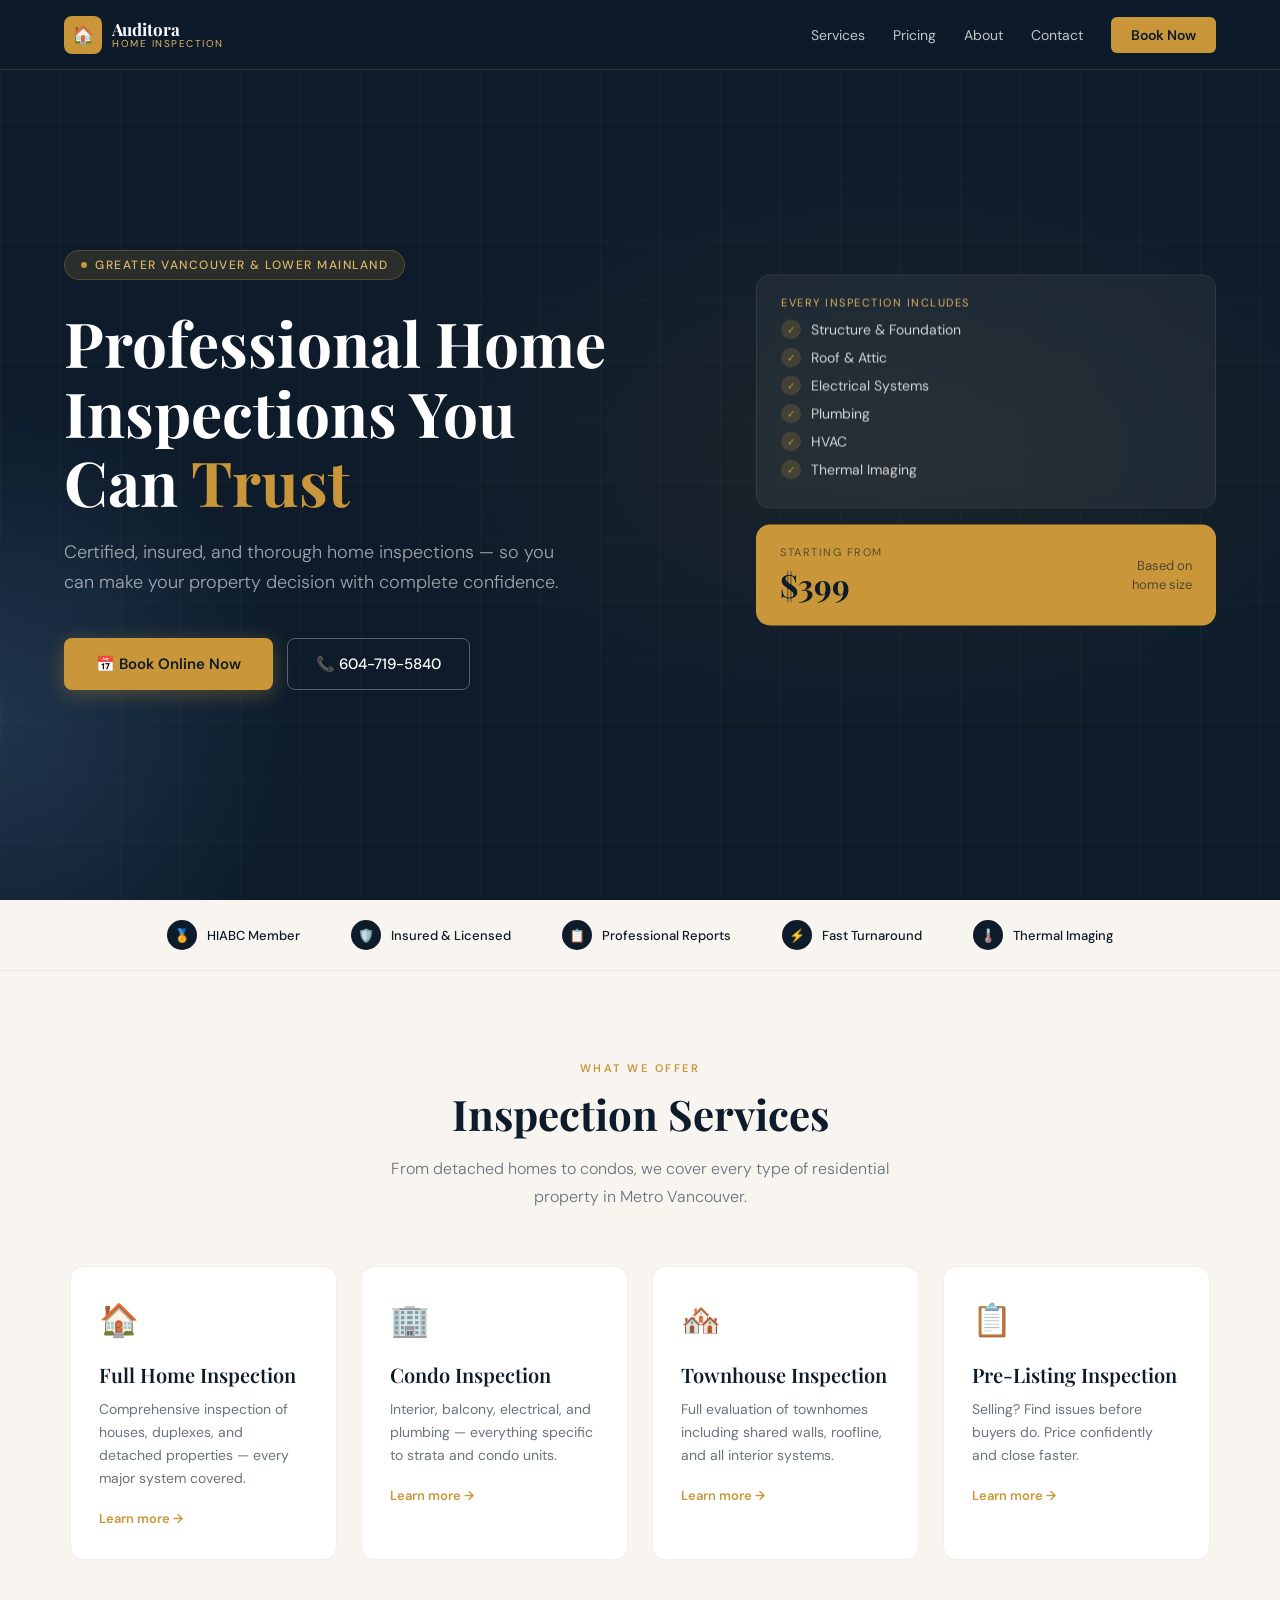
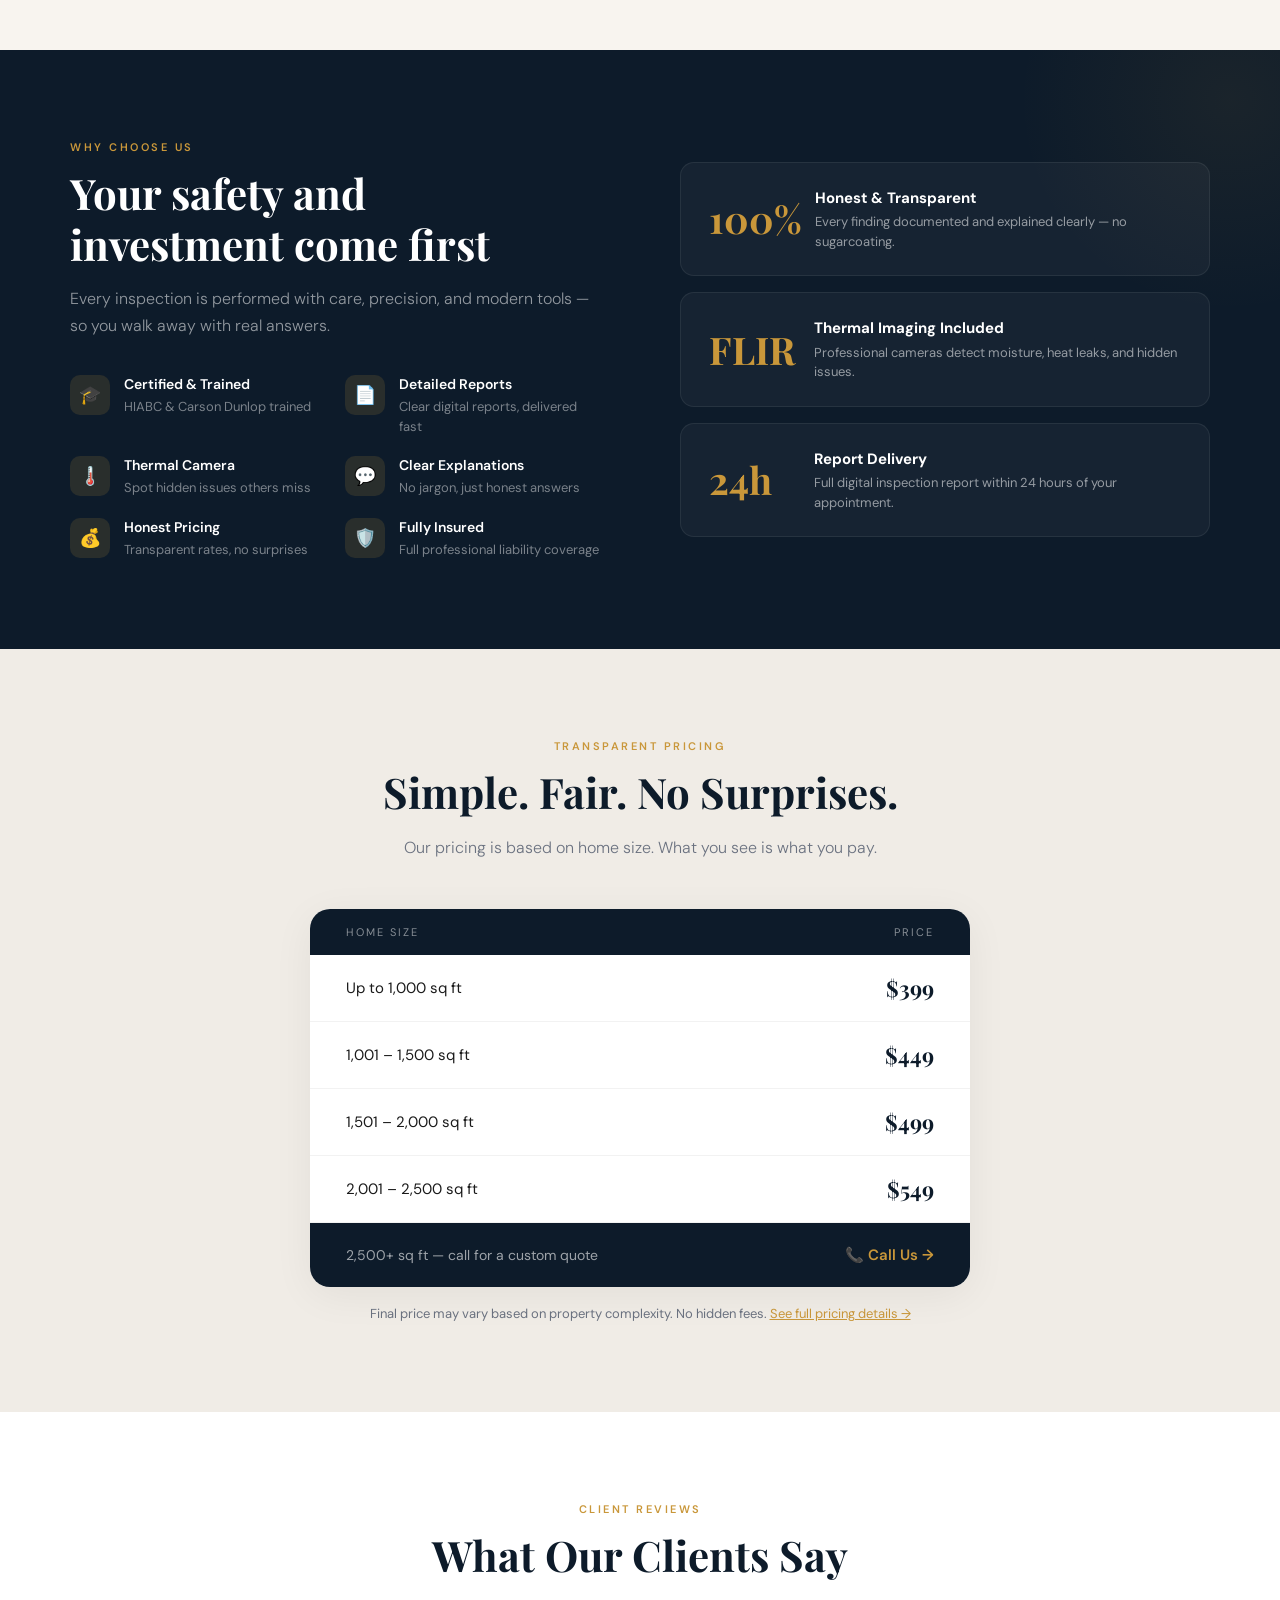
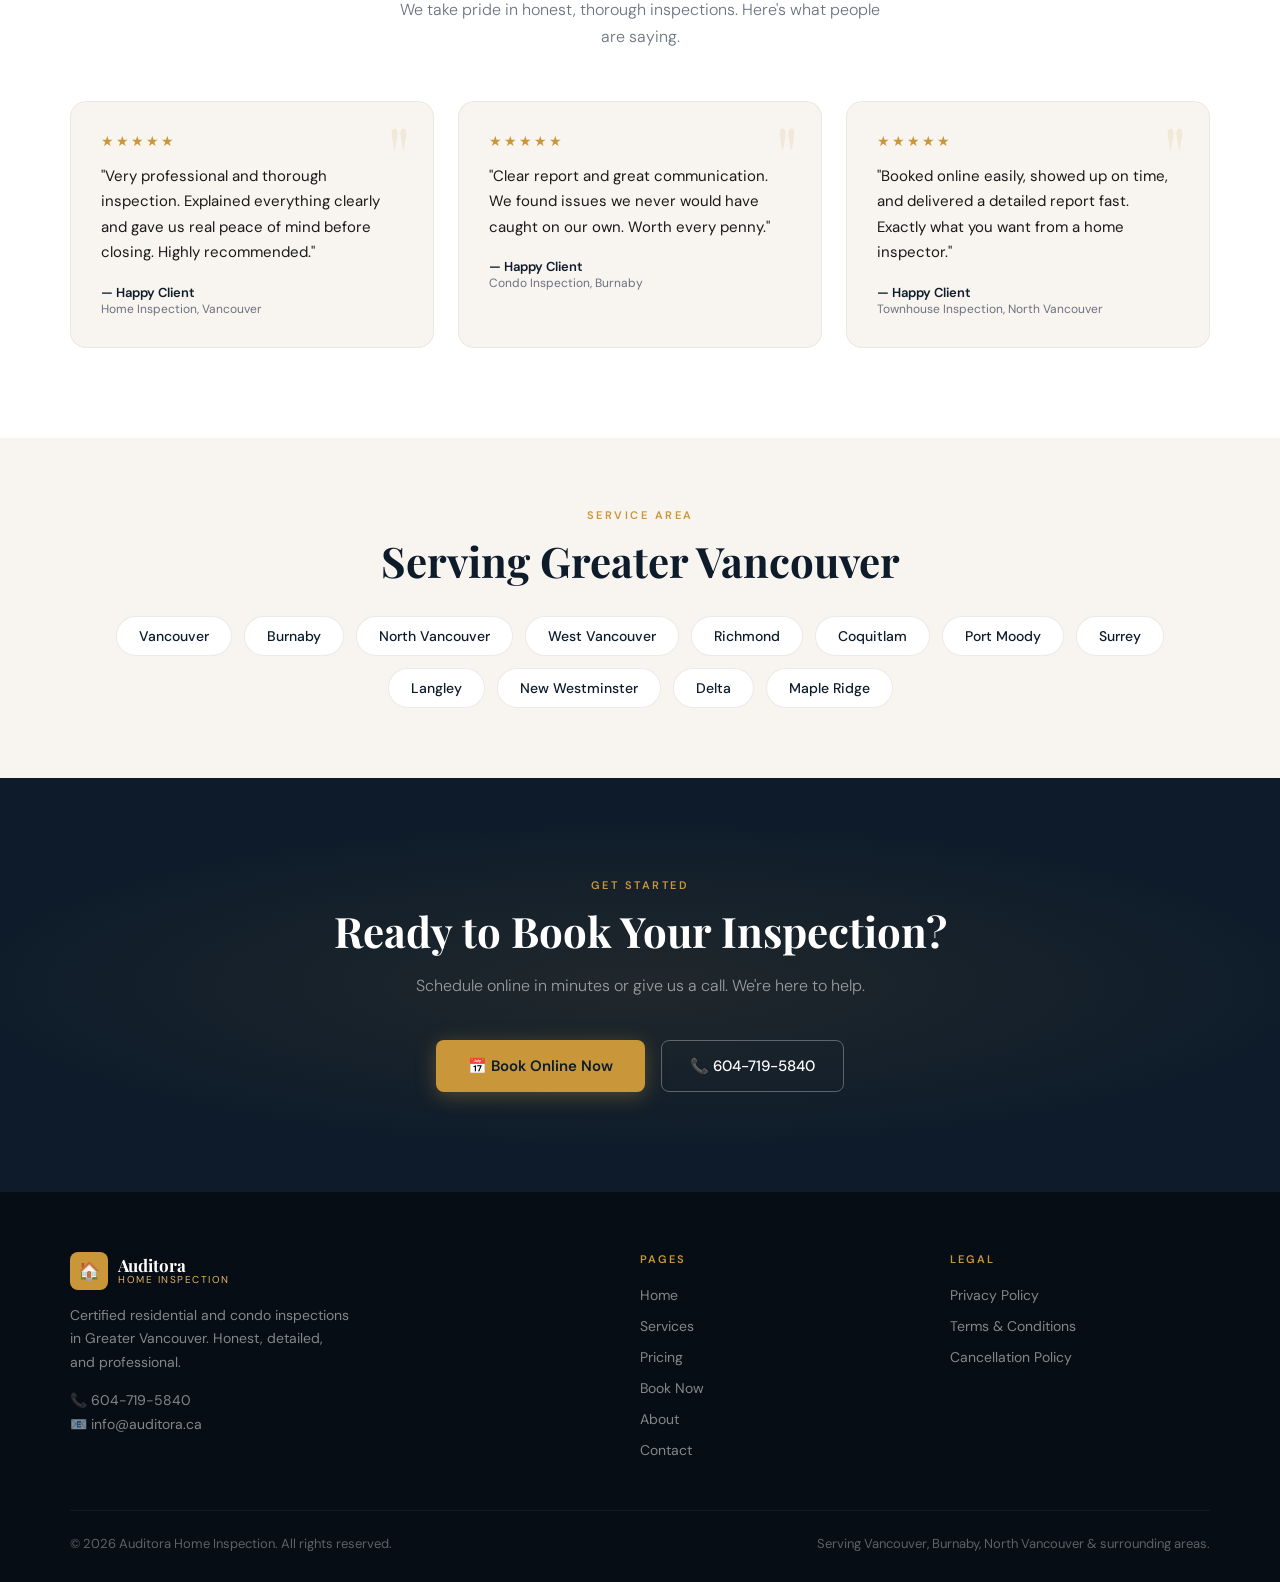
==== index.html @ 6a185579 "Initial commit via Netlify" ====
<!DOCTYPE html>
<html lang="en">
<head>
  <meta charset="UTF-8" />
  <meta name="viewport" content="width=device-width, initial-scale=1.0" />
  <title>Home Inspector in Vancouver | Auditora Home Inspection</title>
  <meta name="description" content="Certified, insured, and detailed home inspections in Greater Vancouver. Book online instantly. Starting from $399." />
  <link rel="canonical" href="https://auditora.ca/" />
  <meta property="og:type" content="website" />
  <meta property="og:url" content="https://auditora.ca/" />
  <meta property="og:title" content="Home Inspector in Vancouver | Auditora Home Inspection" />
  <meta property="og:description" content="Certified, insured, and detailed home inspections in Greater Vancouver. Book online instantly. Starting from $399." />
  <meta property="og:site_name" content="Auditora Home Inspection" />
  <link href="https://fonts.googleapis.com/css2?family=Playfair+Display:wght@400;600;700&family=DM+Sans:ital,wght@0,300;0,400;0,500;0,600;1,300&display=swap" rel="stylesheet" />
  <style>
    *, *::before, *::after { box-sizing: border-box; margin: 0; padding: 0; }
    :root {
      --navy:#0d1b2a; --navy-mid:#1a2e45; --navy-light:#243b55;
      --gold:#c9973a; --gold-light:#e0b565;
      --cream:#f8f4ef; --off-white:#f0ece6;
      --text:#1a1a1a; --muted:#6b7280; --white:#ffffff;
    }
    html { scroll-behavior: smooth; }
    body { font-family:'DM Sans',sans-serif; color:var(--text); background:var(--white); overflow-x:hidden; }

    /* NAV */
    nav { position:fixed; top:0; left:0; right:0; z-index:200; background:rgba(13,27,42,0.97); backdrop-filter:blur(12px); padding:0 5%; display:flex; align-items:center; justify-content:space-between; height:70px; border-bottom:1px solid rgba(201,151,58,0.2); }
    .nav-logo { display:flex; align-items:center; gap:10px; text-decoration:none; }
    .nav-logo-icon { width:38px; height:38px; background:var(--gold); border-radius:8px; display:flex; align-items:center; justify-content:center; font-size:18px; }
    .nav-logo-text { display:flex; flex-direction:column; line-height:1.1; }
    .nav-logo-text span:first-child { font-family:'Playfair Display',serif; font-size:17px; font-weight:700; color:var(--white); }
    .nav-logo-text span:last-child { font-size:10px; color:var(--gold-light); letter-spacing:1.5px; text-transform:uppercase; }
    .nav-links { display:flex; align-items:center; gap:28px; list-style:none; }
    .nav-links a { color:rgba(255,255,255,0.75); text-decoration:none; font-size:14px; font-weight:400; transition:color 0.2s; }
    .nav-links a:hover { color:var(--gold-light); }
    .nav-links a.active { color:var(--gold-light); }
    .btn-nav { background:var(--gold)!important; color:var(--navy)!important; padding:9px 20px; border-radius:6px; font-weight:600!important; transition:background 0.2s!important; }
    .btn-nav:hover { background:var(--gold-light)!important; }
    .hamburger { display:none; flex-direction:column; gap:5px; cursor:pointer; padding:5px; background:none; border:none; }
    .hamburger span { display:block; width:24px; height:2px; background:var(--white); border-radius:2px; transition:0.3s; }
    .mobile-menu { display:none; position:fixed; top:70px; left:0; right:0; background:var(--navy); z-index:199; padding:20px 5%; flex-direction:column; gap:0; border-bottom:1px solid rgba(201,151,58,0.2); }
    .mobile-menu.open { display:flex; }
    .mobile-menu a { color:rgba(255,255,255,0.8); text-decoration:none; font-size:16px; padding:14px 0; border-bottom:1px solid rgba(255,255,255,0.06); }
    .mobile-menu a:last-child { border-bottom:none; background:var(--gold); color:var(--navy); font-weight:600; text-align:center; border-radius:8px; margin-top:10px; padding:14px; }

    /* HERO */
    .hero { min-height:100vh; background:var(--navy); position:relative; overflow:hidden; display:flex; align-items:center; padding:100px 5% 60px; }
    .hero-bg { position:absolute; inset:0; background:radial-gradient(ellipse 60% 50% at 70% 50%, rgba(201,151,58,0.08) 0%, transparent 70%), radial-gradient(ellipse 40% 60% at 0% 80%, rgba(36,59,85,0.8) 0%, transparent 60%); }
    .hero-grid { position:absolute; inset:0; background-image:linear-gradient(rgba(201,151,58,0.04) 1px,transparent 1px),linear-gradient(90deg,rgba(201,151,58,0.04) 1px,transparent 1px); background-size:60px 60px; }
    .hero-content { position:relative; z-index:2; max-width:620px; animation:fadeUp 0.8s ease both; }
    .hero-badge { display:inline-flex; align-items:center; gap:8px; background:rgba(201,151,58,0.15); border:1px solid rgba(201,151,58,0.3); border-radius:100px; padding:6px 16px; font-size:12px; color:var(--gold-light); letter-spacing:1.5px; text-transform:uppercase; font-weight:500; margin-bottom:28px; }
    .hero-badge::before { content:''; width:6px; height:6px; background:var(--gold); border-radius:50%; }
    .hero h1 { font-family:'Playfair Display',serif; font-size:clamp(36px,5.5vw,62px); font-weight:700; color:var(--white); line-height:1.12; margin-bottom:22px; }
    .hero h1 em { font-style:normal; color:var(--gold); }
    .hero-sub { font-size:18px; color:rgba(255,255,255,0.6); line-height:1.65; margin-bottom:40px; max-width:500px; font-weight:300; }
    .hero-buttons { display:flex; gap:14px; flex-wrap:wrap; }
    .btn-primary { background:var(--gold); color:var(--navy); padding:16px 32px; border-radius:8px; font-weight:600; font-size:15px; text-decoration:none; display:inline-flex; align-items:center; gap:8px; transition:background 0.2s,transform 0.15s; box-shadow:0 4px 20px rgba(201,151,58,0.35); }
    .btn-primary:hover { background:var(--gold-light); transform:translateY(-1px); }
    .btn-outline { border:1.5px solid rgba(255,255,255,0.3); color:var(--white); padding:15px 28px; border-radius:8px; font-weight:500; font-size:15px; text-decoration:none; display:inline-flex; align-items:center; gap:8px; transition:border-color 0.2s,background 0.2s; }
    .btn-outline:hover { border-color:var(--gold); background:rgba(201,151,58,0.08); }
    .hero-visual { position:absolute; right:5%; top:50%; transform:translateY(-50%); width:36%; max-width:460px; animation:fadeIn 1s ease 0.3s both; display:flex; flex-direction:column; gap:16px; }
    .hero-card { background:rgba(255,255,255,0.05); border:1px solid rgba(255,255,255,0.08); border-radius:14px; padding:20px 24px; backdrop-filter:blur(8px); }
    .hero-card-label { font-size:11px; color:var(--gold-light); letter-spacing:1.5px; text-transform:uppercase; margin-bottom:10px; }
    .check-row { display:flex; align-items:center; gap:10px; color:rgba(255,255,255,0.8); font-size:14px; margin-bottom:8px; }
    .check-icon { width:20px; height:20px; background:rgba(201,151,58,0.2); border-radius:50%; display:flex; align-items:center; justify-content:center; font-size:10px; color:var(--gold); flex-shrink:0; }
    .hero-price-card { background:var(--gold); border-radius:14px; padding:20px 24px; display:flex; align-items:center; justify-content:space-between; }
    .price-card-left span:first-child { display:block; font-size:11px; color:rgba(13,27,42,0.6); letter-spacing:1.5px; text-transform:uppercase; margin-bottom:4px; }
    .price-card-left span:last-child { font-family:'Playfair Display',serif; font-size:32px; font-weight:700; color:var(--navy); }
    .price-card-right { font-size:13px; color:rgba(13,27,42,0.65); text-align:right; line-height:1.4; }

    /* TRUST BAR */
    .trust-bar { background:var(--cream); border-bottom:1px solid rgba(0,0,0,0.06); padding:20px 5%; display:flex; align-items:center; justify-content:center; gap:clamp(20px,4vw,56px); flex-wrap:wrap; }
    .trust-item { display:flex; align-items:center; gap:10px; font-size:13px; font-weight:500; color:var(--navy); white-space:nowrap; }
    .t-icon { width:30px; height:30px; background:var(--navy); border-radius:50%; display:flex; align-items:center; justify-content:center; font-size:13px; }

    /* SECTIONS */
    section { padding:90px 5%; }
    .container { max-width:1140px; margin:0 auto; }
    .section-tag { font-size:11px; letter-spacing:2.5px; text-transform:uppercase; color:var(--gold); font-weight:600; margin-bottom:14px; }
    .section-title { font-family:'Playfair Display',serif; font-size:clamp(26px,3.5vw,42px); font-weight:700; color:var(--navy); line-height:1.2; margin-bottom:16px; }
    .section-sub { font-size:16px; color:var(--muted); line-height:1.7; font-weight:300; }

    /* SERVICES */
    .services { background:var(--cream); }
    .services-header { text-align:center; margin-bottom:56px; }
    .services-header .section-sub { max-width:520px; margin:0 auto; }
    .services-grid { display:grid; grid-template-columns:repeat(auto-fit,minmax(240px,1fr)); gap:24px; }
    .service-card { background:var(--white); border:1px solid rgba(0,0,0,0.06); border-radius:14px; padding:32px 28px; text-decoration:none; color:inherit; transition:transform 0.2s,box-shadow 0.2s,border-color 0.2s; position:relative; overflow:hidden; display:block; }
    .service-card::after { content:''; position:absolute; bottom:0; left:0; right:0; height:3px; background:var(--gold); transform:scaleX(0); transition:transform 0.25s; transform-origin:left; }
    .service-card:hover { transform:translateY(-4px); box-shadow:0 16px 40px rgba(0,0,0,0.08); border-color:rgba(201,151,58,0.25); }
    .service-card:hover::after { transform:scaleX(1); }
    .service-icon { font-size:32px; margin-bottom:20px; }
    .service-card h3 { font-family:'Playfair Display',serif; font-size:20px; font-weight:600; color:var(--navy); margin-bottom:10px; }
    .service-card p { font-size:14px; color:var(--muted); line-height:1.65; margin-bottom:20px; }
    .service-link { font-size:13px; color:var(--gold); font-weight:600; }

    /* WHY */
    .why { background:var(--navy); position:relative; overflow:hidden; }
    .why::before { content:''; position:absolute; top:-200px; right:-200px; width:500px; height:500px; background:radial-gradient(circle,rgba(201,151,58,0.07) 0%,transparent 60%); }
    .why-inner { display:grid; grid-template-columns:1fr 1fr; gap:80px; align-items:center; }
    .why-left .section-title { color:var(--white); }
    .why-left .section-sub { color:rgba(255,255,255,0.55); }
    .why-features { display:grid; grid-template-columns:1fr 1fr; gap:20px; margin-top:36px; }
    .why-feature { display:flex; align-items:flex-start; gap:14px; }
    .why-feat-icon { width:40px; height:40px; background:rgba(201,151,58,0.15); border-radius:10px; display:flex; align-items:center; justify-content:center; font-size:18px; flex-shrink:0; }
    .why-feat-text h4 { font-size:14px; font-weight:600; color:var(--white); margin-bottom:4px; }
    .why-feat-text p { font-size:13px; color:rgba(255,255,255,0.45); line-height:1.5; }
    .why-right { display:flex; flex-direction:column; gap:16px; }
    .stat-card { background:rgba(255,255,255,0.04); border:1px solid rgba(255,255,255,0.07); border-radius:14px; padding:24px 28px; display:flex; align-items:center; gap:20px; }
    .stat-num { font-family:'Playfair Display',serif; font-size:38px; font-weight:700; color:var(--gold); line-height:1; min-width:85px; }
    .stat-desc strong { color:var(--white); display:block; margin-bottom:3px; font-size:15px; }
    .stat-desc { font-size:13px; color:rgba(255,255,255,0.55); line-height:1.5; }

    /* PRICING */
    .pricing { background:var(--off-white); }
    .pricing-header { text-align:center; margin-bottom:48px; }
    .pricing-header .section-sub { max-width:480px; margin:0 auto; }
    .pricing-table-wrap { max-width:660px; margin:0 auto; background:var(--white); border-radius:20px; overflow:hidden; box-shadow:0 8px 40px rgba(0,0,0,0.06); }
    .pt-head { background:var(--navy); display:grid; grid-template-columns:1fr 1fr; padding:16px 36px; }
    .pt-head span { font-size:11px; letter-spacing:2px; text-transform:uppercase; color:rgba(255,255,255,0.5); }
    .pt-head span:last-child { text-align:right; }
    .pt-row { display:grid; grid-template-columns:1fr 1fr; padding:18px 36px; border-bottom:1px solid rgba(0,0,0,0.05); align-items:center; transition:background 0.15s; }
    .pt-row:hover { background:rgba(201,151,58,0.04); }
    .pt-size { font-size:15px; color:var(--text); }
    .pt-price { text-align:right; font-family:'Playfair Display',serif; font-size:22px; font-weight:700; color:var(--navy); }
    .pt-row.cta-row { background:var(--navy); border-bottom:none; padding:22px 36px; }
    .pt-row.cta-row .pt-size { color:rgba(255,255,255,0.6); font-size:14px; }
    .pt-row.cta-row .pt-price { color:var(--gold); font-size:15px; font-family:'DM Sans',sans-serif; font-weight:600; text-decoration:none; }
    .pricing-note { text-align:center; margin-top:18px; font-size:13px; color:var(--muted); }

    /* REVIEWS */
    .reviews { background:var(--white); }
    .reviews-header { text-align:center; margin-bottom:50px; }
    .reviews-header .section-sub { max-width:480px; margin:0 auto; }
    .reviews-grid { display:grid; grid-template-columns:repeat(auto-fit,minmax(270px,1fr)); gap:24px; }
    .review-card { background:var(--cream); border-radius:16px; padding:30px; border:1px solid rgba(0,0,0,0.05); position:relative; }
    .review-card::before { content:'"'; position:absolute; top:12px; right:22px; font-family:'Playfair Display',serif; font-size:80px; color:rgba(201,151,58,0.12); line-height:1; }
    .stars { color:var(--gold); font-size:14px; margin-bottom:14px; letter-spacing:2px; }
    .review-text { font-size:15px; line-height:1.7; margin-bottom:18px; color:var(--text); }
    .review-name { font-size:13px; font-weight:600; color:var(--navy); }
    .review-detail { font-size:12px; color:var(--muted); }

    /* AREAS */
    .areas { background:var(--cream); padding:70px 5%; text-align:center; }
    .areas-chips { display:flex; flex-wrap:wrap; gap:12px; justify-content:center; margin-top:30px; }
    .area-chip { background:var(--white); border:1px solid rgba(0,0,0,0.08); border-radius:100px; padding:10px 22px; font-size:14px; color:var(--navy); font-weight:500; transition:border-color 0.2s,background 0.2s; }
    .area-chip:hover { border-color:var(--gold); background:rgba(201,151,58,0.06); }

    /* CTA */
    .cta-section { background:var(--navy); text-align:center; padding:100px 5%; position:relative; overflow:hidden; }
    .cta-section::before { content:''; position:absolute; inset:0; background:radial-gradient(ellipse 80% 60% at 50% 50%,rgba(201,151,58,0.1) 0%,transparent 70%); }
    .cta-section .section-title { color:var(--white); }
    .cta-section .section-sub { max-width:480px; margin:0 auto 40px; color:rgba(255,255,255,0.55); }
    .cta-buttons { display:flex; gap:16px; justify-content:center; flex-wrap:wrap; }

    /* FOOTER */
    footer { background:#060d14; padding:60px 5% 30px; }
    .footer-grid { display:grid; grid-template-columns:2fr 1fr 1fr; gap:50px; margin-bottom:50px; }
    .footer-brand p { font-size:14px; color:rgba(255,255,255,0.5); line-height:1.7; max-width:280px; margin-top:14px; }
    .footer-brand .contact-info { margin-top:16px; display:flex; flex-direction:column; gap:6px; }
    .footer-brand .contact-info a { color:rgba(255,255,255,0.5); text-decoration:none; font-size:14px; transition:color 0.2s; }
    .footer-brand .contact-info a:hover { color:var(--gold-light); }
    .footer-col h4 { font-size:11px; letter-spacing:2px; text-transform:uppercase; color:var(--gold); margin-bottom:18px; font-weight:600; }
    .footer-col ul { list-style:none; display:flex; flex-direction:column; gap:10px; }
    .footer-col a { color:rgba(255,255,255,0.5); text-decoration:none; font-size:14px; transition:color 0.2s; }
    .footer-col a:hover { color:var(--gold-light); }
    .footer-bottom { border-top:1px solid rgba(255,255,255,0.06); padding-top:24px; display:flex; justify-content:space-between; align-items:center; font-size:13px; color:rgba(255,255,255,0.35); gap:12px; flex-wrap:wrap; }
    .footer-bottom a { color:rgba(255,255,255,0.35); text-decoration:none; transition:color 0.2s; }
    .footer-bottom a:hover { color:var(--gold-light); }

    /* ANIMATIONS */
    @keyframes fadeUp { from{opacity:0;transform:translateY(28px)} to{opacity:1;transform:translateY(0)} }
    @keyframes fadeIn { from{opacity:0} to{opacity:1} }
    .reveal { opacity:0; transform:translateY(24px); transition:opacity 0.6s ease,transform 0.6s ease; }
    .reveal.visible { opacity:1; transform:translateY(0); }

    /* RESPONSIVE */
    @media(max-width:1000px) { .hero-visual{display:none;} .why-inner{grid-template-columns:1fr;gap:50px;} .why-right{display:none;} .footer-grid{grid-template-columns:1fr 1fr;} .nav-links{display:none;} .hamburger{display:flex;} }
    @media(max-width:600px) { .hero h1{font-size:34px;} .hero-buttons{flex-direction:column;} .why-features{grid-template-columns:1fr;} .footer-grid{grid-template-columns:1fr;gap:30px;} .footer-bottom{flex-direction:column;text-align:center;} .pt-head,.pt-row{padding:14px 20px;} }
  </style>
</head>
<body>

<nav>
  <a href="index.html" class="nav-logo">
    <div class="nav-logo-icon">🏠</div>
    <div class="nav-logo-text"><span>Auditora</span><span>Home Inspection</span></div>
  </a>
  <ul class="nav-links">
    <li><a href="services.html">Services</a></li>
    <li><a href="pricing.html">Pricing</a></li>
    <li><a href="about.html">About</a></li>
    <li><a href="contact.html">Contact</a></li>
    <li><a href="book.html" class="btn-nav">Book Now</a></li>
  </ul>
  <button class="hamburger" onclick="toggleMenu()" aria-label="Menu">
    <span></span><span></span><span></span>
  </button>
</nav>
<div class="mobile-menu" id="mobileMenu">
  <a href="services.html">Services</a>
  <a href="pricing.html">Pricing</a>
  <a href="about.html">About</a>
  <a href="contact.html">Contact</a>
  <a href="book.html">Book Now</a>
</div>

<!-- HERO -->
<section class="hero">
  <div class="hero-bg"></div>
  <div class="hero-grid"></div>
  <div class="hero-content">
    <div class="hero-badge">Greater Vancouver &amp; Lower Mainland</div>
    <h1>Professional Home<br>Inspections You<br>Can <em>Trust</em></h1>
    <p class="hero-sub">Certified, insured, and thorough home inspections — so you can make your property decision with complete confidence.</p>
    <div class="hero-buttons">
      <a href="book.html" class="btn-primary">📅 Book Online Now</a>
      <a href="tel:6047195840" class="btn-outline">📞 604-719-5840</a>
    </div>
  </div>
  <div class="hero-visual">
    <div class="hero-card">
      <div class="hero-card-label">Every inspection includes</div>
      <div class="check-row"><div class="check-icon">✓</div> Structure &amp; Foundation</div>
      <div class="check-row"><div class="check-icon">✓</div> Roof &amp; Attic</div>
      <div class="check-row"><div class="check-icon">✓</div> Electrical Systems</div>
      <div class="check-row"><div class="check-icon">✓</div> Plumbing</div>
      <div class="check-row"><div class="check-icon">✓</div> HVAC</div>
      <div class="check-row"><div class="check-icon">✓</div> Thermal Imaging</div>
    </div>
    <div class="hero-price-card">
      <div class="price-card-left">
        <span>Starting from</span>
        <span>$399</span>
      </div>
      <div class="price-card-right">Based on<br>home size</div>
    </div>
  </div>
</section>

<!-- TRUST BAR -->
<div class="trust-bar">
  <div class="trust-item"><div class="t-icon">🏅</div> HIABC Member</div>
  <div class="trust-item"><div class="t-icon">🛡️</div> Insured &amp; Licensed</div>
  <div class="trust-item"><div class="t-icon">📋</div> Professional Reports</div>
  <div class="trust-item"><div class="t-icon">⚡</div> Fast Turnaround</div>
  <div class="trust-item"><div class="t-icon">🌡️</div> Thermal Imaging</div>
</div>

<!-- SERVICES -->
<section class="services">
  <div class="container">
    <div class="services-header reveal">
      <div class="section-tag">What We Offer</div>
      <h2 class="section-title">Inspection Services</h2>
      <p class="section-sub">From detached homes to condos, we cover every type of residential property in Metro Vancouver.</p>
    </div>
    <div class="services-grid">
      <a href="services.html#home" class="service-card reveal">
        <div class="service-icon">🏠</div>
        <h3>Full Home Inspection</h3>
        <p>Comprehensive inspection of houses, duplexes, and detached properties — every major system covered.</p>
        <div class="service-link">Learn more →</div>
      </a>
      <a href="services.html#condo" class="service-card reveal">
        <div class="service-icon">🏢</div>
        <h3>Condo Inspection</h3>
        <p>Interior, balcony, electrical, and plumbing — everything specific to strata and condo units.</p>
        <div class="service-link">Learn more →</div>
      </a>
      <a href="services.html#townhouse" class="service-card reveal">
        <div class="service-icon">🏘️</div>
        <h3>Townhouse Inspection</h3>
        <p>Full evaluation of townhomes including shared walls, roofline, and all interior systems.</p>
        <div class="service-link">Learn more →</div>
      </a>
      <a href="services.html#prelisting" class="service-card reveal">
        <div class="service-icon">📋</div>
        <h3>Pre-Listing Inspection</h3>
        <p>Selling? Find issues before buyers do. Price confidently and close faster.</p>
        <div class="service-link">Learn more →</div>
      </a>
    </div>
  </div>
</section>

<!-- WHY AUDITORA -->
<section class="why">
  <div class="container">
    <div class="why-inner">
      <div class="why-left reveal">
        <div class="section-tag">Why Choose Us</div>
        <h2 class="section-title">Your safety and<br>investment come first</h2>
        <p class="section-sub">Every inspection is performed with care, precision, and modern tools — so you walk away with real answers.</p>
        <div class="why-features">
          <div class="why-feature"><div class="why-feat-icon">🎓</div><div class="why-feat-text"><h4>Certified &amp; Trained</h4><p>HIABC &amp; Carson Dunlop trained</p></div></div>
          <div class="why-feature"><div class="why-feat-icon">📄</div><div class="why-feat-text"><h4>Detailed Reports</h4><p>Clear digital reports, delivered fast</p></div></div>
          <div class="why-feature"><div class="why-feat-icon">🌡️</div><div class="why-feat-text"><h4>Thermal Camera</h4><p>Spot hidden issues others miss</p></div></div>
          <div class="why-feature"><div class="why-feat-icon">💬</div><div class="why-feat-text"><h4>Clear Explanations</h4><p>No jargon, just honest answers</p></div></div>
          <div class="why-feature"><div class="why-feat-icon">💰</div><div class="why-feat-text"><h4>Honest Pricing</h4><p>Transparent rates, no surprises</p></div></div>
          <div class="why-feature"><div class="why-feat-icon">🛡️</div><div class="why-feat-text"><h4>Fully Insured</h4><p>Full professional liability coverage</p></div></div>
        </div>
      </div>
      <div class="why-right">
        <div class="stat-card reveal"><div class="stat-num">100%</div><div class="stat-desc"><strong>Honest &amp; Transparent</strong>Every finding documented and explained clearly — no sugarcoating.</div></div>
        <div class="stat-card reveal"><div class="stat-num">FLIR</div><div class="stat-desc"><strong>Thermal Imaging Included</strong>Professional cameras detect moisture, heat leaks, and hidden issues.</div></div>
        <div class="stat-card reveal"><div class="stat-num">24h</div><div class="stat-desc"><strong>Report Delivery</strong>Full digital inspection report within 24 hours of your appointment.</div></div>
      </div>
    </div>
  </div>
</section>

<!-- PRICING -->
<section class="pricing">
  <div class="container">
    <div class="pricing-header reveal">
      <div class="section-tag">Transparent Pricing</div>
      <h2 class="section-title">Simple. Fair. No Surprises.</h2>
      <p class="section-sub">Our pricing is based on home size. What you see is what you pay.</p>
    </div>
    <div class="pricing-table-wrap reveal">
      <div class="pt-head"><span>Home Size</span><span>Price</span></div>
      <div class="pt-row"><span class="pt-size">Up to 1,000 sq ft</span><span class="pt-price">$399</span></div>
      <div class="pt-row"><span class="pt-size">1,001 – 1,500 sq ft</span><span class="pt-price">$449</span></div>
      <div class="pt-row"><span class="pt-size">1,501 – 2,000 sq ft</span><span class="pt-price">$499</span></div>
      <div class="pt-row"><span class="pt-size">2,001 – 2,500 sq ft</span><span class="pt-price">$549</span></div>
      <div class="pt-row cta-row"><span class="pt-size">2,500+ sq ft — call for a custom quote</span><a href="tel:6047195840" class="pt-price">📞 Call Us →</a></div>
    </div>
    <p class="pricing-note">Final price may vary based on property complexity. No hidden fees. <a href="pricing.html" style="color:var(--gold);">See full pricing details →</a></p>
  </div>
</section>

<!-- REVIEWS -->
<section class="reviews">
  <div class="container">
    <div class="reviews-header reveal">
      <div class="section-tag">Client Reviews</div>
      <h2 class="section-title">What Our Clients Say</h2>
      <p class="section-sub">We take pride in honest, thorough inspections. Here's what people are saying.</p>
    </div>
    <div class="reviews-grid">
      <div class="review-card reveal">
        <div class="stars">★★★★★</div>
        <p class="review-text">"Very professional and thorough inspection. Explained everything clearly and gave us real peace of mind before closing. Highly recommended."</p>
        <div class="review-name">— Happy Client</div>
        <div class="review-detail">Home Inspection, Vancouver</div>
      </div>
      <div class="review-card reveal">
        <div class="stars">★★★★★</div>
        <p class="review-text">"Clear report and great communication. We found issues we never would have caught on our own. Worth every penny."</p>
        <div class="review-name">— Happy Client</div>
        <div class="review-detail">Condo Inspection, Burnaby</div>
      </div>
      <div class="review-card reveal">
        <div class="stars">★★★★★</div>
        <p class="review-text">"Booked online easily, showed up on time, and delivered a detailed report fast. Exactly what you want from a home inspector."</p>
        <div class="review-name">— Happy Client</div>
        <div class="review-detail">Townhouse Inspection, North Vancouver</div>
      </div>
    </div>
  </div>
</section>

<!-- AREAS -->
<div class="areas">
  <div class="container reveal">
    <div class="section-tag">Service Area</div>
    <h2 class="section-title">Serving Greater Vancouver</h2>
    <div class="areas-chips">
      <div class="area-chip">Vancouver</div><div class="area-chip">Burnaby</div><div class="area-chip">North Vancouver</div><div class="area-chip">West Vancouver</div><div class="area-chip">Richmond</div><div class="area-chip">Coquitlam</div><div class="area-chip">Port Moody</div><div class="area-chip">Surrey</div><div class="area-chip">Langley</div><div class="area-chip">New Westminster</div><div class="area-chip">Delta</div><div class="area-chip">Maple Ridge</div>
    </div>
  </div>
</div>

<!-- CTA -->
<section class="cta-section">
  <div class="container reveal">
    <div class="section-tag">Get Started</div>
    <h2 class="section-title">Ready to Book Your Inspection?</h2>
    <p class="section-sub">Schedule online in minutes or give us a call. We're here to help.</p>
    <div class="cta-buttons">
      <a href="book.html" class="btn-primary">📅 Book Online Now</a>
      <a href="tel:6047195840" class="btn-outline">📞 604-719-5840</a>
    </div>
  </div>
</section>

<!-- FOOTER -->
<footer>
  <div class="container">
    <div class="footer-grid">
      <div class="footer-brand">
        <a href="index.html" class="nav-logo">
          <div class="nav-logo-icon">🏠</div>
          <div class="nav-logo-text"><span>Auditora</span><span>Home Inspection</span></div>
        </a>
        <p>Certified residential and condo inspections in Greater Vancouver. Honest, detailed, and professional.</p>
        <div class="contact-info">
          <a href="tel:6047195840">📞 604-719-5840</a>
          <a href="mailto:info@auditora.ca">📧 info@auditora.ca</a>
        </div>
      </div>
      <div class="footer-col">
        <h4>Pages</h4>
        <ul>
          <li><a href="index.html">Home</a></li>
          <li><a href="services.html">Services</a></li>
          <li><a href="pricing.html">Pricing</a></li>
          <li><a href="book.html">Book Now</a></li>
          <li><a href="about.html">About</a></li>
          <li><a href="contact.html">Contact</a></li>
        </ul>
      </div>
      <div class="footer-col">
        <h4>Legal</h4>
        <ul>
          <li><a href="privacy.html">Privacy Policy</a></li>
          <li><a href="terms.html">Terms &amp; Conditions</a></li>
          <li><a href="cancellation.html">Cancellation Policy</a></li>
        </ul>
      </div>
    </div>
    <div class="footer-bottom">
      <span>© 2026 Auditora Home Inspection. All rights reserved.</span>
      <span>Serving Vancouver, Burnaby, North Vancouver &amp; surrounding areas.</span>
    </div>
  </div>
</footer>

<script>
  function toggleMenu() {
    document.getElementById('mobileMenu').classList.toggle('open');
  }
  document.querySelectorAll('.reveal').forEach(el => {
    new IntersectionObserver(([e]) => { if(e.isIntersecting){e.target.classList.add('visible');} }, {threshold:0.1}).observe(el);
  });
</script>
</body>
</html>
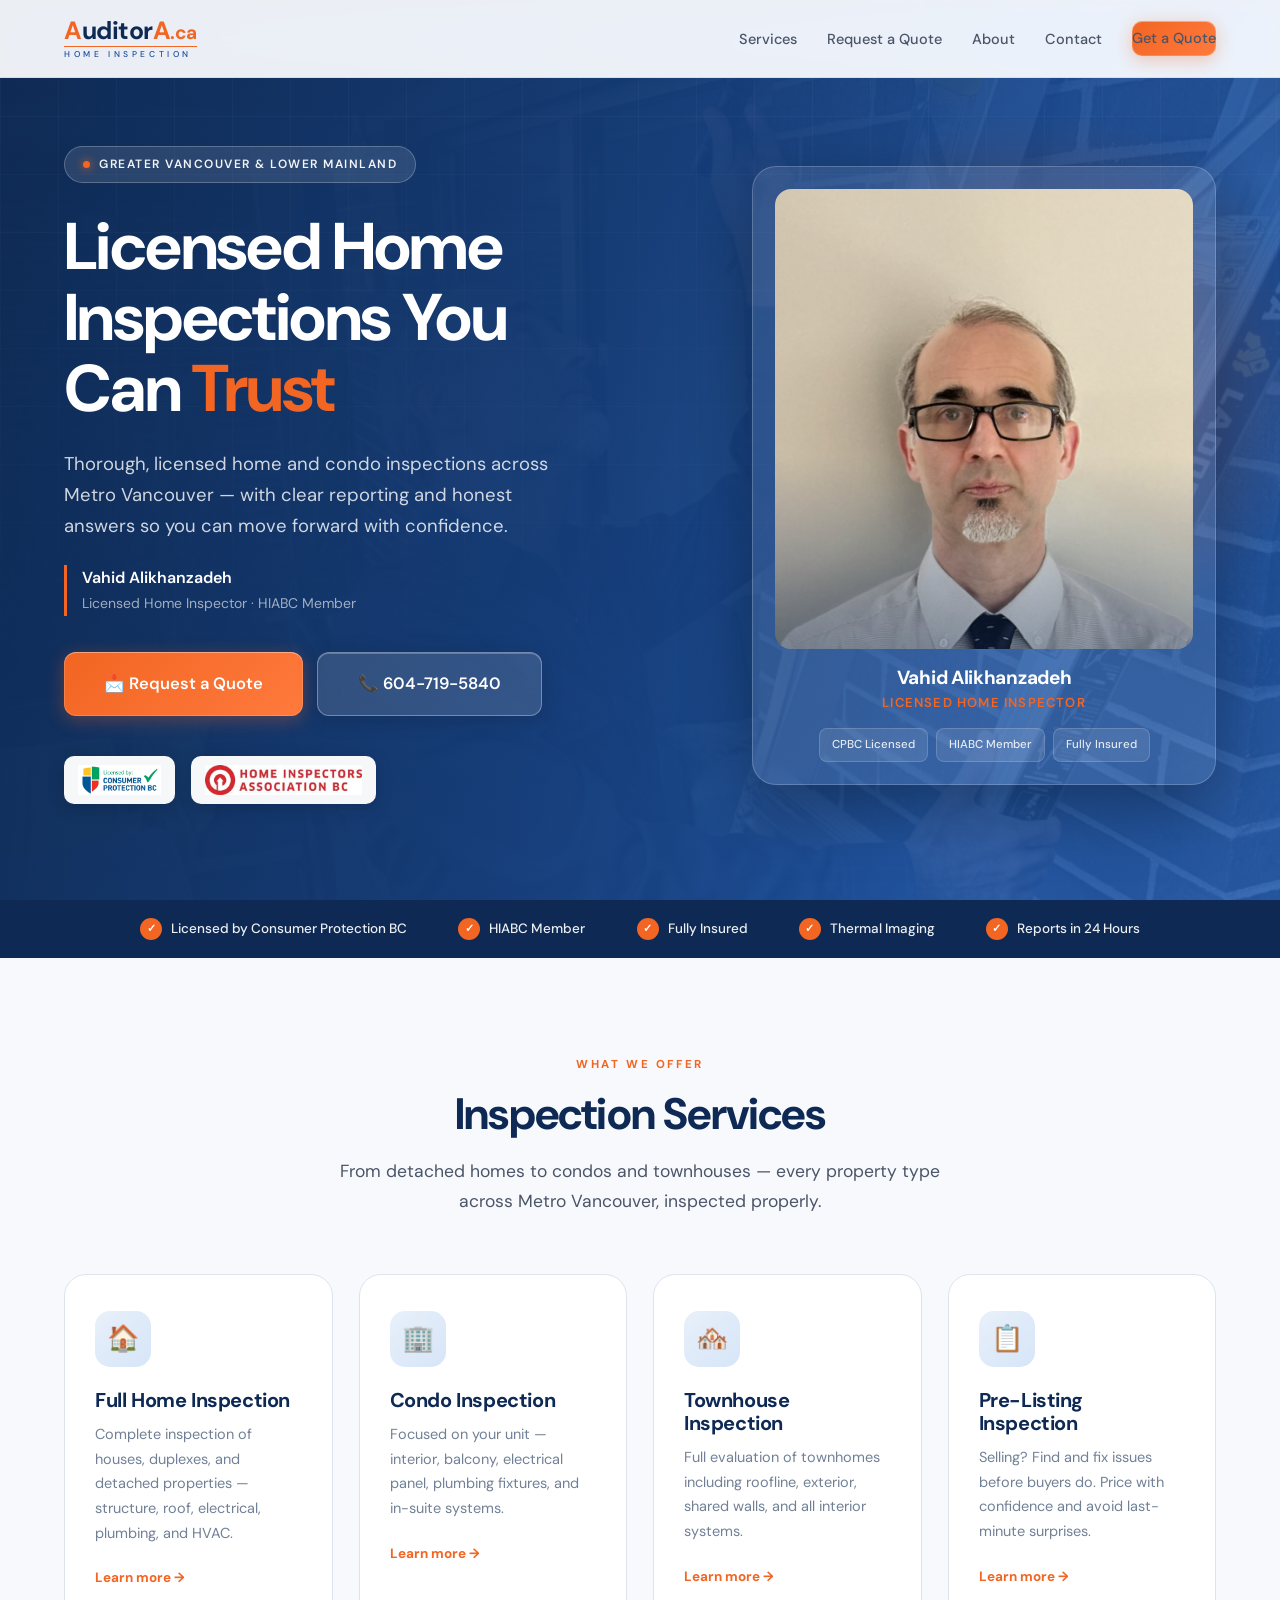
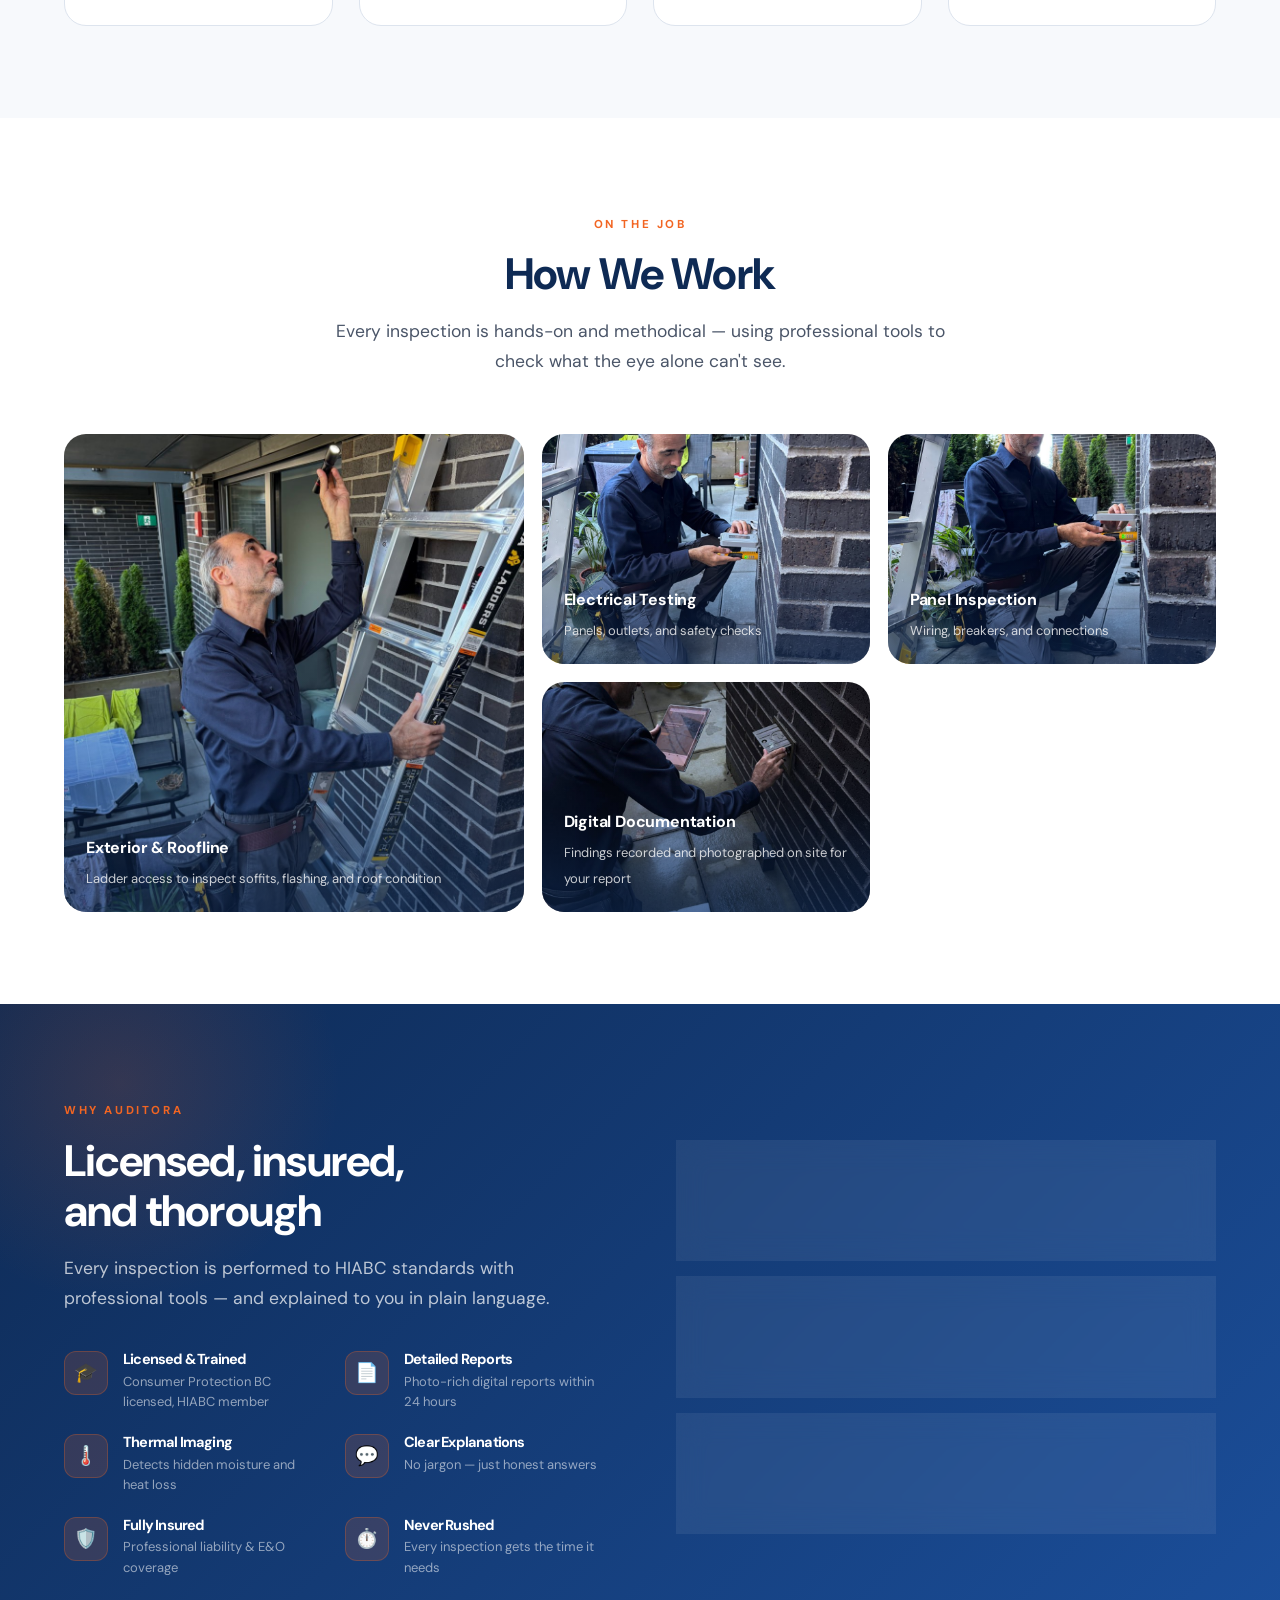
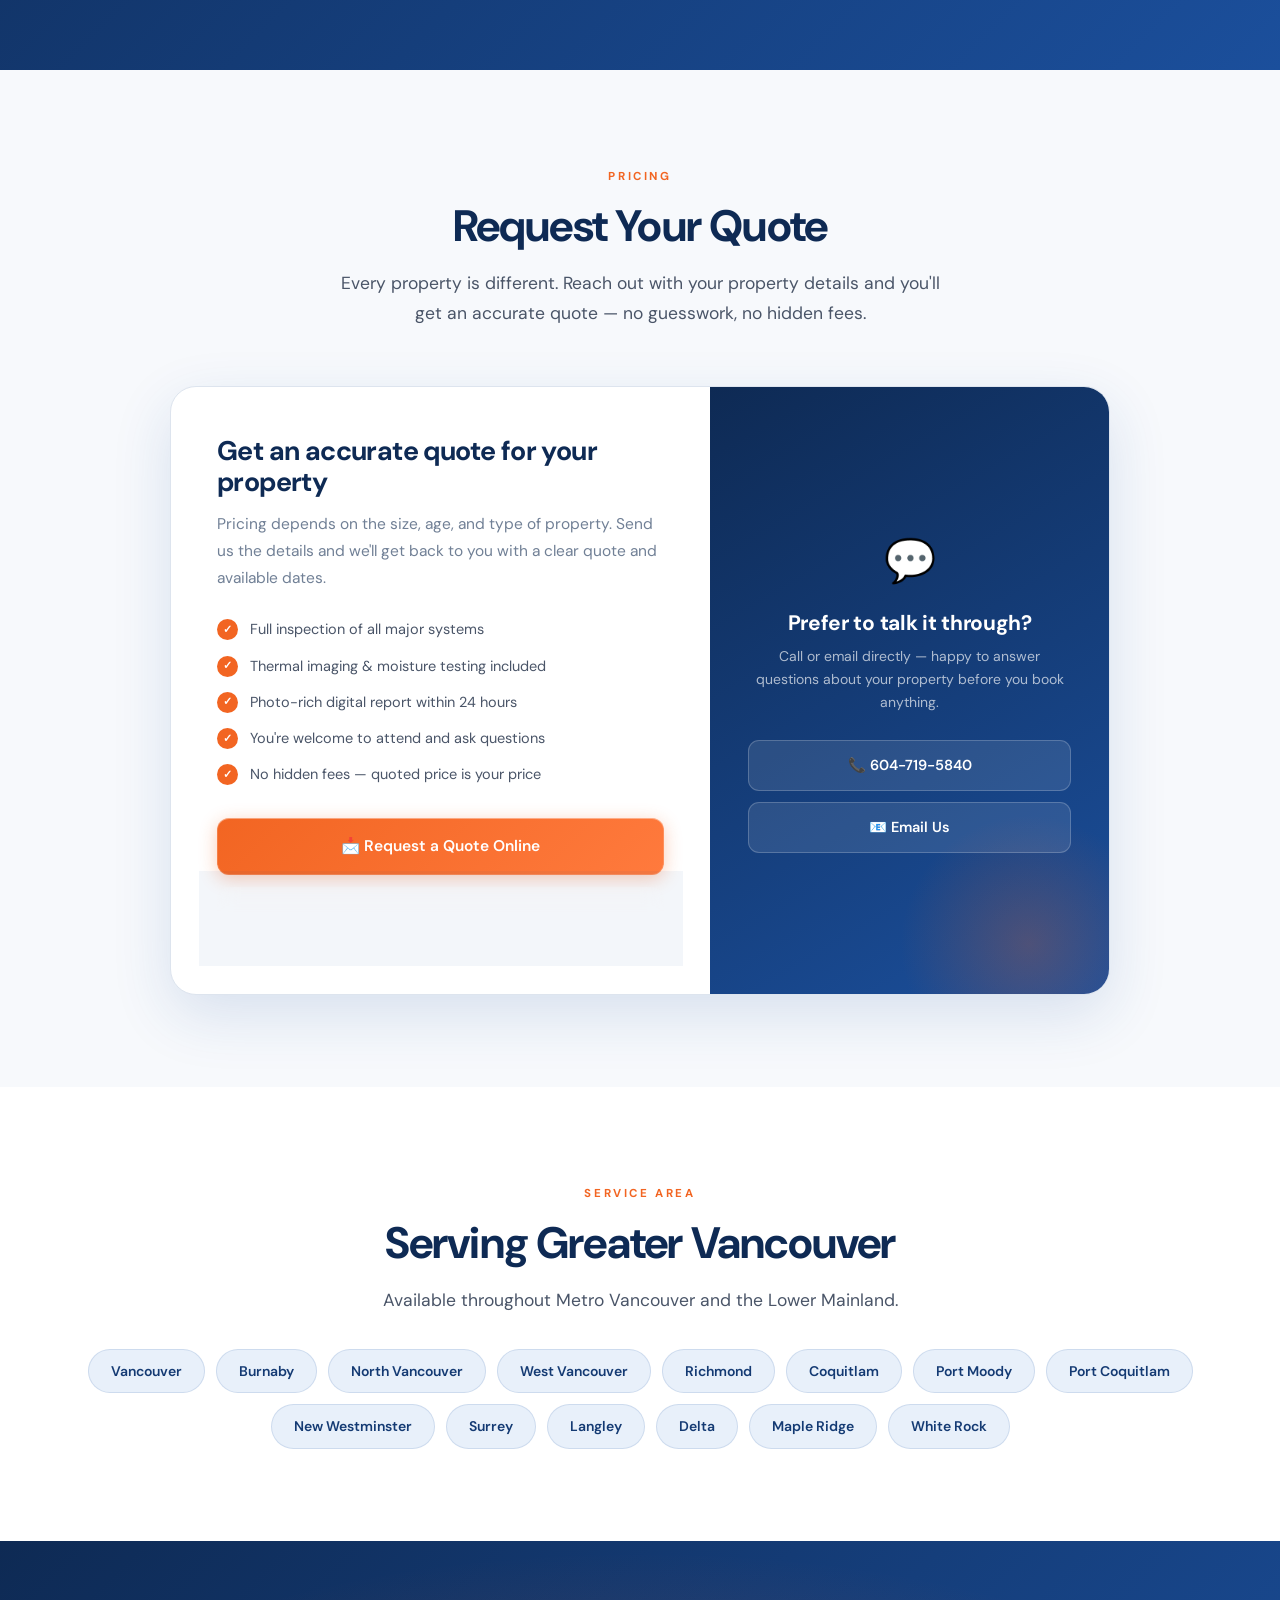
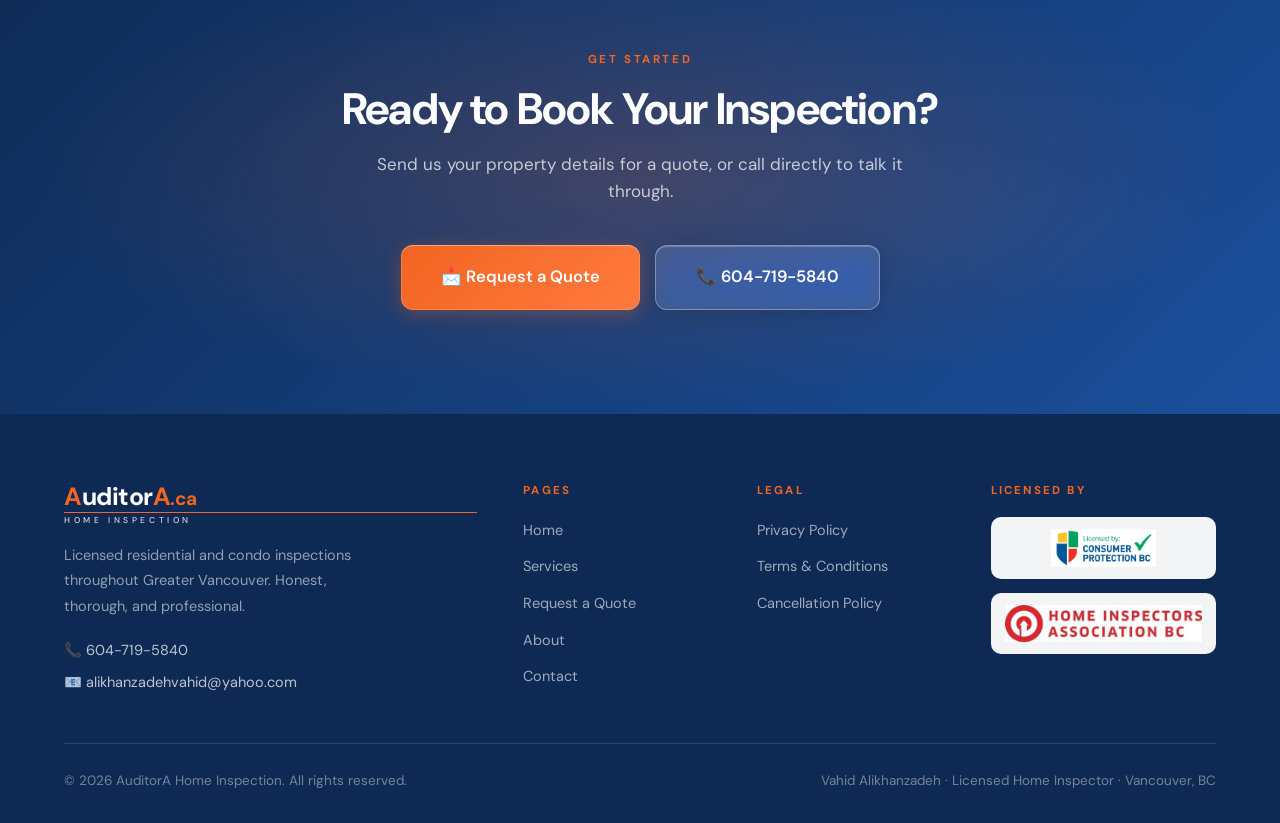
==== commit b45e6e83: "new client design request" ====
--- a/index.html
+++ b/index.html
@@ -1,403 +1,681 @@
 <!DOCTYPE html>
 <html lang="en">
 <head>
-  <meta charset="UTF-8" />
-  <meta name="viewport" content="width=device-width, initial-scale=1.0" />
-  <title>Home Inspector in Vancouver | Auditora Home Inspection</title>
-  <meta name="description" content="Certified, insured, and detailed home inspections in Greater Vancouver. Book online instantly. Starting from $399." />
-  <link rel="canonical" href="https://auditora.ca/" />
-  <meta property="og:type" content="website" />
-  <meta property="og:url" content="https://auditora.ca/" />
-  <meta property="og:title" content="Home Inspector in Vancouver | Auditora Home Inspection" />
-  <meta property="og:description" content="Certified, insured, and detailed home inspections in Greater Vancouver. Book online instantly. Starting from $399." />
-  <meta property="og:site_name" content="Auditora Home Inspection" />
-  <link href="https://fonts.googleapis.com/css2?family=Playfair+Display:wght@400;600;700&family=DM+Sans:ital,wght@0,300;0,400;0,500;0,600;1,300&display=swap" rel="stylesheet" />
-  <style>
-    *, *::before, *::after { box-sizing: border-box; margin: 0; padding: 0; }
-    :root {
-      --navy:#0d1b2a; --navy-mid:#1a2e45; --navy-light:#243b55;
-      --gold:#c9973a; --gold-light:#e0b565;
-      --cream:#f8f4ef; --off-white:#f0ece6;
-      --text:#1a1a1a; --muted:#6b7280; --white:#ffffff;
-    }
-    html { scroll-behavior: smooth; }
-    body { font-family:'DM Sans',sans-serif; color:var(--text); background:var(--white); overflow-x:hidden; }
-
-    /* NAV */
-    nav { position:fixed; top:0; left:0; right:0; z-index:200; background:rgba(13,27,42,0.97); backdrop-filter:blur(12px); padding:0 5%; display:flex; align-items:center; justify-content:space-between; height:70px; border-bottom:1px solid rgba(201,151,58,0.2); }
-    .nav-logo { display:flex; align-items:center; gap:10px; text-decoration:none; }
-    .nav-logo-icon { width:38px; height:38px; background:var(--gold); border-radius:8px; display:flex; align-items:center; justify-content:center; font-size:18px; }
-    .nav-logo-text { display:flex; flex-direction:column; line-height:1.1; }
-    .nav-logo-text span:first-child { font-family:'Playfair Display',serif; font-size:17px; font-weight:700; color:var(--white); }
-    .nav-logo-text span:last-child { font-size:10px; color:var(--gold-light); letter-spacing:1.5px; text-transform:uppercase; }
-    .nav-links { display:flex; align-items:center; gap:28px; list-style:none; }
-    .nav-links a { color:rgba(255,255,255,0.75); text-decoration:none; font-size:14px; font-weight:400; transition:color 0.2s; }
-    .nav-links a:hover { color:var(--gold-light); }
-    .nav-links a.active { color:var(--gold-light); }
-    .btn-nav { background:var(--gold)!important; color:var(--navy)!important; padding:9px 20px; border-radius:6px; font-weight:600!important; transition:background 0.2s!important; }
-    .btn-nav:hover { background:var(--gold-light)!important; }
-    .hamburger { display:none; flex-direction:column; gap:5px; cursor:pointer; padding:5px; background:none; border:none; }
-    .hamburger span { display:block; width:24px; height:2px; background:var(--white); border-radius:2px; transition:0.3s; }
-    .mobile-menu { display:none; position:fixed; top:70px; left:0; right:0; background:var(--navy); z-index:199; padding:20px 5%; flex-direction:column; gap:0; border-bottom:1px solid rgba(201,151,58,0.2); }
-    .mobile-menu.open { display:flex; }
-    .mobile-menu a { color:rgba(255,255,255,0.8); text-decoration:none; font-size:16px; padding:14px 0; border-bottom:1px solid rgba(255,255,255,0.06); }
-    .mobile-menu a:last-child { border-bottom:none; background:var(--gold); color:var(--navy); font-weight:600; text-align:center; border-radius:8px; margin-top:10px; padding:14px; }
-
-    /* HERO */
-    .hero { min-height:100vh; background:var(--navy); position:relative; overflow:hidden; display:flex; align-items:center; padding:100px 5% 60px; }
-    .hero-bg { position:absolute; inset:0; background:radial-gradient(ellipse 60% 50% at 70% 50%, rgba(201,151,58,0.08) 0%, transparent 70%), radial-gradient(ellipse 40% 60% at 0% 80%, rgba(36,59,85,0.8) 0%, transparent 60%); }
-    .hero-grid { position:absolute; inset:0; background-image:linear-gradient(rgba(201,151,58,0.04) 1px,transparent 1px),linear-gradient(90deg,rgba(201,151,58,0.04) 1px,transparent 1px); background-size:60px 60px; }
-    .hero-content { position:relative; z-index:2; max-width:620px; animation:fadeUp 0.8s ease both; }
-    .hero-badge { display:inline-flex; align-items:center; gap:8px; background:rgba(201,151,58,0.15); border:1px solid rgba(201,151,58,0.3); border-radius:100px; padding:6px 16px; font-size:12px; color:var(--gold-light); letter-spacing:1.5px; text-transform:uppercase; font-weight:500; margin-bottom:28px; }
-    .hero-badge::before { content:''; width:6px; height:6px; background:var(--gold); border-radius:50%; }
-    .hero h1 { font-family:'Playfair Display',serif; font-size:clamp(36px,5.5vw,62px); font-weight:700; color:var(--white); line-height:1.12; margin-bottom:22px; }
-    .hero h1 em { font-style:normal; color:var(--gold); }
-    .hero-sub { font-size:18px; color:rgba(255,255,255,0.6); line-height:1.65; margin-bottom:40px; max-width:500px; font-weight:300; }
-    .hero-buttons { display:flex; gap:14px; flex-wrap:wrap; }
-    .btn-primary { background:var(--gold); color:var(--navy); padding:16px 32px; border-radius:8px; font-weight:600; font-size:15px; text-decoration:none; display:inline-flex; align-items:center; gap:8px; transition:background 0.2s,transform 0.15s; box-shadow:0 4px 20px rgba(201,151,58,0.35); }
-    .btn-primary:hover { background:var(--gold-light); transform:translateY(-1px); }
-    .btn-outline { border:1.5px solid rgba(255,255,255,0.3); color:var(--white); padding:15px 28px; border-radius:8px; font-weight:500; font-size:15px; text-decoration:none; display:inline-flex; align-items:center; gap:8px; transition:border-color 0.2s,background 0.2s; }
-    .btn-outline:hover { border-color:var(--gold); background:rgba(201,151,58,0.08); }
-    .hero-visual { position:absolute; right:5%; top:50%; transform:translateY(-50%); width:36%; max-width:460px; animation:fadeIn 1s ease 0.3s both; display:flex; flex-direction:column; gap:16px; }
-    .hero-card { background:rgba(255,255,255,0.05); border:1px solid rgba(255,255,255,0.08); border-radius:14px; padding:20px 24px; backdrop-filter:blur(8px); }
-    .hero-card-label { font-size:11px; color:var(--gold-light); letter-spacing:1.5px; text-transform:uppercase; margin-bottom:10px; }
-    .check-row { display:flex; align-items:center; gap:10px; color:rgba(255,255,255,0.8); font-size:14px; margin-bottom:8px; }
-    .check-icon { width:20px; height:20px; background:rgba(201,151,58,0.2); border-radius:50%; display:flex; align-items:center; justify-content:center; font-size:10px; color:var(--gold); flex-shrink:0; }
-    .hero-price-card { background:var(--gold); border-radius:14px; padding:20px 24px; display:flex; align-items:center; justify-content:space-between; }
-    .price-card-left span:first-child { display:block; font-size:11px; color:rgba(13,27,42,0.6); letter-spacing:1.5px; text-transform:uppercase; margin-bottom:4px; }
-    .price-card-left span:last-child { font-family:'Playfair Display',serif; font-size:32px; font-weight:700; color:var(--navy); }
-    .price-card-right { font-size:13px; color:rgba(13,27,42,0.65); text-align:right; line-height:1.4; }
-
-    /* TRUST BAR */
-    .trust-bar { background:var(--cream); border-bottom:1px solid rgba(0,0,0,0.06); padding:20px 5%; display:flex; align-items:center; justify-content:center; gap:clamp(20px,4vw,56px); flex-wrap:wrap; }
-    .trust-item { display:flex; align-items:center; gap:10px; font-size:13px; font-weight:500; color:var(--navy); white-space:nowrap; }
-    .t-icon { width:30px; height:30px; background:var(--navy); border-radius:50%; display:flex; align-items:center; justify-content:center; font-size:13px; }
-
-    /* SECTIONS */
-    section { padding:90px 5%; }
-    .container { max-width:1140px; margin:0 auto; }
-    .section-tag { font-size:11px; letter-spacing:2.5px; text-transform:uppercase; color:var(--gold); font-weight:600; margin-bottom:14px; }
-    .section-title { font-family:'Playfair Display',serif; font-size:clamp(26px,3.5vw,42px); font-weight:700; color:var(--navy); line-height:1.2; margin-bottom:16px; }
-    .section-sub { font-size:16px; color:var(--muted); line-height:1.7; font-weight:300; }
-
-    /* SERVICES */
-    .services { background:var(--cream); }
-    .services-header { text-align:center; margin-bottom:56px; }
-    .services-header .section-sub { max-width:520px; margin:0 auto; }
-    .services-grid { display:grid; grid-template-columns:repeat(auto-fit,minmax(240px,1fr)); gap:24px; }
-    .service-card { background:var(--white); border:1px solid rgba(0,0,0,0.06); border-radius:14px; padding:32px 28px; text-decoration:none; color:inherit; transition:transform 0.2s,box-shadow 0.2s,border-color 0.2s; position:relative; overflow:hidden; display:block; }
-    .service-card::after { content:''; position:absolute; bottom:0; left:0; right:0; height:3px; background:var(--gold); transform:scaleX(0); transition:transform 0.25s; transform-origin:left; }
-    .service-card:hover { transform:translateY(-4px); box-shadow:0 16px 40px rgba(0,0,0,0.08); border-color:rgba(201,151,58,0.25); }
-    .service-card:hover::after { transform:scaleX(1); }
-    .service-icon { font-size:32px; margin-bottom:20px; }
-    .service-card h3 { font-family:'Playfair Display',serif; font-size:20px; font-weight:600; color:var(--navy); margin-bottom:10px; }
-    .service-card p { font-size:14px; color:var(--muted); line-height:1.65; margin-bottom:20px; }
-    .service-link { font-size:13px; color:var(--gold); font-weight:600; }
-
-    /* WHY */
-    .why { background:var(--navy); position:relative; overflow:hidden; }
-    .why::before { content:''; position:absolute; top:-200px; right:-200px; width:500px; height:500px; background:radial-gradient(circle,rgba(201,151,58,0.07) 0%,transparent 60%); }
-    .why-inner { display:grid; grid-template-columns:1fr 1fr; gap:80px; align-items:center; }
-    .why-left .section-title { color:var(--white); }
-    .why-left .section-sub { color:rgba(255,255,255,0.55); }
-    .why-features { display:grid; grid-template-columns:1fr 1fr; gap:20px; margin-top:36px; }
-    .why-feature { display:flex; align-items:flex-start; gap:14px; }
-    .why-feat-icon { width:40px; height:40px; background:rgba(201,151,58,0.15); border-radius:10px; display:flex; align-items:center; justify-content:center; font-size:18px; flex-shrink:0; }
-    .why-feat-text h4 { font-size:14px; font-weight:600; color:var(--white); margin-bottom:4px; }
-    .why-feat-text p { font-size:13px; color:rgba(255,255,255,0.45); line-height:1.5; }
-    .why-right { display:flex; flex-direction:column; gap:16px; }
-    .stat-card { background:rgba(255,255,255,0.04); border:1px solid rgba(255,255,255,0.07); border-radius:14px; padding:24px 28px; display:flex; align-items:center; gap:20px; }
-    .stat-num { font-family:'Playfair Display',serif; font-size:38px; font-weight:700; color:var(--gold); line-height:1; min-width:85px; }
-    .stat-desc strong { color:var(--white); display:block; margin-bottom:3px; font-size:15px; }
-    .stat-desc { font-size:13px; color:rgba(255,255,255,0.55); line-height:1.5; }
-
-    /* PRICING */
-    .pricing { background:var(--off-white); }
-    .pricing-header { text-align:center; margin-bottom:48px; }
-    .pricing-header .section-sub { max-width:480px; margin:0 auto; }
-    .pricing-table-wrap { max-width:660px; margin:0 auto; background:var(--white); border-radius:20px; overflow:hidden; box-shadow:0 8px 40px rgba(0,0,0,0.06); }
-    .pt-head { background:var(--navy); display:grid; grid-template-columns:1fr 1fr; padding:16px 36px; }
-    .pt-head span { font-size:11px; letter-spacing:2px; text-transform:uppercase; color:rgba(255,255,255,0.5); }
-    .pt-head span:last-child { text-align:right; }
-    .pt-row { display:grid; grid-template-columns:1fr 1fr; padding:18px 36px; border-bottom:1px solid rgba(0,0,0,0.05); align-items:center; transition:background 0.15s; }
-    .pt-row:hover { background:rgba(201,151,58,0.04); }
-    .pt-size { font-size:15px; color:var(--text); }
-    .pt-price { text-align:right; font-family:'Playfair Display',serif; font-size:22px; font-weight:700; color:var(--navy); }
-    .pt-row.cta-row { background:var(--navy); border-bottom:none; padding:22px 36px; }
-    .pt-row.cta-row .pt-size { color:rgba(255,255,255,0.6); font-size:14px; }
-    .pt-row.cta-row .pt-price { color:var(--gold); font-size:15px; font-family:'DM Sans',sans-serif; font-weight:600; text-decoration:none; }
-    .pricing-note { text-align:center; margin-top:18px; font-size:13px; color:var(--muted); }
-
-    /* REVIEWS */
-    .reviews { background:var(--white); }
-    .reviews-header { text-align:center; margin-bottom:50px; }
-    .reviews-header .section-sub { max-width:480px; margin:0 auto; }
-    .reviews-grid { display:grid; grid-template-columns:repeat(auto-fit,minmax(270px,1fr)); gap:24px; }
-    .review-card { background:var(--cream); border-radius:16px; padding:30px; border:1px solid rgba(0,0,0,0.05); position:relative; }
-    .review-card::before { content:'"'; position:absolute; top:12px; right:22px; font-family:'Playfair Display',serif; font-size:80px; color:rgba(201,151,58,0.12); line-height:1; }
-    .stars { color:var(--gold); font-size:14px; margin-bottom:14px; letter-spacing:2px; }
-    .review-text { font-size:15px; line-height:1.7; margin-bottom:18px; color:var(--text); }
-    .review-name { font-size:13px; font-weight:600; color:var(--navy); }
-    .review-detail { font-size:12px; color:var(--muted); }
-
-    /* AREAS */
-    .areas { background:var(--cream); padding:70px 5%; text-align:center; }
-    .areas-chips { display:flex; flex-wrap:wrap; gap:12px; justify-content:center; margin-top:30px; }
-    .area-chip { background:var(--white); border:1px solid rgba(0,0,0,0.08); border-radius:100px; padding:10px 22px; font-size:14px; color:var(--navy); font-weight:500; transition:border-color 0.2s,background 0.2s; }
-    .area-chip:hover { border-color:var(--gold); background:rgba(201,151,58,0.06); }
-
-    /* CTA */
-    .cta-section { background:var(--navy); text-align:center; padding:100px 5%; position:relative; overflow:hidden; }
-    .cta-section::before { content:''; position:absolute; inset:0; background:radial-gradient(ellipse 80% 60% at 50% 50%,rgba(201,151,58,0.1) 0%,transparent 70%); }
-    .cta-section .section-title { color:var(--white); }
-    .cta-section .section-sub { max-width:480px; margin:0 auto 40px; color:rgba(255,255,255,0.55); }
-    .cta-buttons { display:flex; gap:16px; justify-content:center; flex-wrap:wrap; }
-
-    /* FOOTER */
-    footer { background:#060d14; padding:60px 5% 30px; }
-    .footer-grid { display:grid; grid-template-columns:2fr 1fr 1fr; gap:50px; margin-bottom:50px; }
-    .footer-brand p { font-size:14px; color:rgba(255,255,255,0.5); line-height:1.7; max-width:280px; margin-top:14px; }
-    .footer-brand .contact-info { margin-top:16px; display:flex; flex-direction:column; gap:6px; }
-    .footer-brand .contact-info a { color:rgba(255,255,255,0.5); text-decoration:none; font-size:14px; transition:color 0.2s; }
-    .footer-brand .contact-info a:hover { color:var(--gold-light); }
-    .footer-col h4 { font-size:11px; letter-spacing:2px; text-transform:uppercase; color:var(--gold); margin-bottom:18px; font-weight:600; }
-    .footer-col ul { list-style:none; display:flex; flex-direction:column; gap:10px; }
-    .footer-col a { color:rgba(255,255,255,0.5); text-decoration:none; font-size:14px; transition:color 0.2s; }
-    .footer-col a:hover { color:var(--gold-light); }
-    .footer-bottom { border-top:1px solid rgba(255,255,255,0.06); padding-top:24px; display:flex; justify-content:space-between; align-items:center; font-size:13px; color:rgba(255,255,255,0.35); gap:12px; flex-wrap:wrap; }
-    .footer-bottom a { color:rgba(255,255,255,0.35); text-decoration:none; transition:color 0.2s; }
-    .footer-bottom a:hover { color:var(--gold-light); }
-
-    /* ANIMATIONS */
-    @keyframes fadeUp { from{opacity:0;transform:translateY(28px)} to{opacity:1;transform:translateY(0)} }
-    @keyframes fadeIn { from{opacity:0} to{opacity:1} }
-    .reveal { opacity:0; transform:translateY(24px); transition:opacity 0.6s ease,transform 0.6s ease; }
-    .reveal.visible { opacity:1; transform:translateY(0); }
-
-    /* RESPONSIVE */
-    @media(max-width:1000px) { .hero-visual{display:none;} .why-inner{grid-template-columns:1fr;gap:50px;} .why-right{display:none;} .footer-grid{grid-template-columns:1fr 1fr;} .nav-links{display:none;} .hamburger{display:flex;} }
-    @media(max-width:600px) { .hero h1{font-size:34px;} .hero-buttons{flex-direction:column;} .why-features{grid-template-columns:1fr;} .footer-grid{grid-template-columns:1fr;gap:30px;} .footer-bottom{flex-direction:column;text-align:center;} .pt-head,.pt-row{padding:14px 20px;} }
-  </style>
+<meta charset="UTF-8"/>
+<meta name="viewport" content="width=device-width, initial-scale=1.0"/>
+<title>Licensed Home Inspector in Vancouver | AuditorA Home Inspection</title>
+<meta name="description" content="Licensed home inspections in Greater Vancouver by Vahid Alikhanzadeh. Licensed by Consumer Protection BC, HIABC member. Call 604-719-5840 for a quote."/>
+<link rel="preconnect" href="https://fonts.googleapis.com"/>
+<link href="https://fonts.googleapis.com/css2?family=DM+Sans:opsz,wght@9..40,400;9..40,500;9..40,600;9..40,700&display=swap" rel="stylesheet"/>
+<link rel="stylesheet" href="styles.css"/>
+<style>
+/* ═══ HERO ═══ */
+.hero {
+  position: relative;
+  min-height: 100vh;
+  display: flex;
+  align-items: center;
+  padding: 120px 5% 70px;
+  background: linear-gradient(135deg, #0E2A54 0%, #1B4F9C 62%, #2E6BC4 100%);
+  overflow: hidden;
+}
+.hero-photo-bg {
+  position: absolute;
+  inset: 0;
+  background: url('images/work-ladder.jpg') center 22% / cover no-repeat;
+  opacity: 0.22;
+  filter: saturate(0.7);
+}
+.hero-veil {
+  position: absolute; inset: 0;
+  background: linear-gradient(100deg,
+    rgba(14,42,84,0.96) 0%,
+    rgba(20,58,115,0.88) 42%,
+    rgba(27,79,156,0.55) 74%,
+    rgba(27,79,156,0.32) 100%);
+}
+.hero-glow {
+  position: absolute;
+  top: 8%; right: -6%;
+  width: 620px; height: 620px;
+  background: radial-gradient(circle, rgba(242,101,34,0.30) 0%, transparent 62%);
+  pointer-events: none;
+}
+.hero-grid-lines {
+  position: absolute; inset: 0;
+  background-image: linear-gradient(rgba(255,255,255,0.032) 1px, transparent 1px),
+                    linear-gradient(90deg, rgba(255,255,255,0.032) 1px, transparent 1px);
+  background-size: 58px 58px;
+  mask-image: linear-gradient(to bottom, black 0%, transparent 88%);
+  -webkit-mask-image: linear-gradient(to bottom, black 0%, transparent 88%);
+}
+
+.hero-wrap {
+  position: relative; z-index: 3;
+  max-width: 1180px; margin: 0 auto; width: 100%;
+  display: grid;
+  grid-template-columns: 1.15fr 0.85fr;
+  gap: 60px;
+  align-items: center;
+}
+
+.hero-copy { animation: heroUp 0.9s cubic-bezier(0.2,0.8,0.3,1) both; }
+@keyframes heroUp { from { opacity:0; transform: translateY(34px);} to {opacity:1;transform:translateY(0);} }
+
+.hero-pill {
+  display: inline-flex; align-items: center; gap: 9px;
+  background: rgba(255,255,255,0.11);
+  backdrop-filter: blur(12px);
+  border: 1px solid rgba(255,255,255,0.24);
+  border-radius: 100px;
+  padding: 8px 18px;
+  font-size: 12px; letter-spacing: 1.5px; text-transform: uppercase;
+  color: rgba(255,255,255,0.94); font-weight: 600;
+  margin-bottom: 28px;
+}
+.hero-pill::before { content:''; width:7px;height:7px;background:var(--orange);border-radius:50%;box-shadow:0 0 10px var(--orange); }
+
+.hero h1 {
+  font-size: clamp(38px, 5.6vw, 66px);
+  font-weight: 700;
+  color: var(--white);
+  line-height: 1.08;
+  letter-spacing: -1.6px;
+  margin-bottom: 24px;
+}
+.hero h1 .accent { color: var(--orange); }
+
+.hero-sub {
+  font-size: 18.5px;
+  color: rgba(255,255,255,0.80);
+  line-height: 1.7;
+  max-width: 520px;
+  margin-bottom: 22px;
+}
+.hero-name-line {
+  display: flex; align-items: center; gap: 13px;
+  margin-bottom: 36px;
+  padding-left: 15px;
+  border-left: 3px solid var(--orange);
+}
+.hero-name-line strong { color: var(--white); font-size: 16px; font-weight: 600; display:block; }
+.hero-name-line span { color: rgba(255,255,255,0.6); font-size: 14px; }
+
+.hero-actions { display: flex; gap: 14px; flex-wrap: wrap; margin-bottom: 40px; }
+
+.hero-licence-row { display: flex; align-items: center; gap: 16px; flex-wrap: wrap; }
+.licence-chip {
+  background: rgba(255,255,255,0.96);
+  border-radius: 10px;
+  padding: 9px 14px;
+  display: flex; align-items: center;
+  box-shadow: 0 4px 18px rgba(0,0,0,0.16);
+}
+.licence-chip img { height: 30px; width: auto; object-fit: contain; }
+.licence-chip.circle img { height: 34px; }
+
+/* Hero portrait card */
+.hero-portrait { position: relative; animation: heroFade 1.1s ease 0.25s both; }
+@keyframes heroFade { from {opacity:0; transform: scale(0.96);} to {opacity:1;transform:scale(1);} }
+
+.portrait-card {
+  background: rgba(255,255,255,0.09);
+  backdrop-filter: blur(18px) saturate(160%);
+  -webkit-backdrop-filter: blur(18px) saturate(160%);
+  border: 1px solid rgba(255,255,255,0.20);
+  border-radius: 24px;
+  padding: 22px;
+  box-shadow: 0 24px 70px rgba(0,0,0,0.32);
+}
+.portrait-img-wrap {
+  border-radius: 16px;
+  overflow: hidden;
+  aspect-ratio: 4/4.4;
+  background: var(--blue-dark);
+  margin-bottom: 18px;
+  position: relative;
+}
+.portrait-img-wrap img { width:100%; height:100%; object-fit: cover; object-position: center 22%; }
+.portrait-img-wrap::after {
+  content:'';
+  position:absolute; inset:0;
+  background: linear-gradient(to top, rgba(14,42,84,0.45) 0%, transparent 42%);
+}
+.portrait-info { text-align: center; }
+.portrait-info h3 { color: var(--white); font-size: 19px; font-weight: 700; margin-bottom: 4px; letter-spacing: -0.3px; }
+.portrait-info .role { color: var(--orange); font-size: 13px; font-weight: 600; letter-spacing: 1.2px; text-transform: uppercase; margin-bottom: 14px; }
+.portrait-stats { display: flex; justify-content: center; gap: 8px; flex-wrap: wrap; }
+.portrait-stat {
+  background: rgba(255,255,255,0.10);
+  border: 1px solid rgba(255,255,255,0.16);
+  border-radius: 8px;
+  padding: 7px 12px;
+  font-size: 11.5px;
+  color: rgba(255,255,255,0.85);
+  font-weight: 500;
+}
+
+/* ═══ SERVICES ═══ */
+.services { background: var(--off-white); }
+.svc-grid { display: grid; grid-template-columns: repeat(auto-fit, minmax(255px,1fr)); gap: 26px; }
+.svc-card {
+  background: var(--white);
+  border: 1px solid var(--grey-200);
+  border-radius: var(--radius-lg);
+  padding: 36px 30px;
+  text-decoration: none;
+  color: inherit;
+  position: relative;
+  overflow: hidden;
+  transition: transform 0.3s cubic-bezier(0.34,1.3,0.64,1), box-shadow 0.3s, border-color 0.3s;
+  display: block;
+}
+.svc-card::after {
+  content:''; position:absolute; bottom:0; left:0; right:0; height:4px;
+  background: linear-gradient(90deg, var(--orange), #FF8A50);
+  transform: scaleX(0); transform-origin: left;
+  transition: transform 0.35s cubic-bezier(0.4,0,0.2,1);
+}
+.svc-card:hover { transform: translateY(-7px); box-shadow: var(--shadow-lg); border-color: rgba(242,101,34,0.3); }
+.svc-card:hover::after { transform: scaleX(1); }
+.svc-icon {
+  width: 56px; height: 56px;
+  background: linear-gradient(135deg, var(--blue-light), #D6E5F8);
+  border-radius: 15px;
+  display: flex; align-items: center; justify-content: center;
+  font-size: 26px;
+  margin-bottom: 22px;
+  transition: background 0.3s, transform 0.3s;
+}
+.svc-card:hover .svc-icon { background: linear-gradient(135deg, var(--orange-light), #FFE0CE); transform: scale(1.06) rotate(-4deg); }
+.svc-card p { font-size: 14.5px; color: var(--muted); line-height: 1.7; margin-bottom: 22px; }
+.svc-link { font-size: 13.5px; color: var(--orange); font-weight: 700; display: flex; align-items: center; gap: 7px; transition: gap 0.25s; }
+.svc-card:hover .svc-link { gap: 12px; }
+
+/* ═══ ON THE JOB (photo gallery) ═══ */
+.onjob { background: var(--white); }
+.onjob-grid {
+  display: grid;
+  grid-template-columns: 1.4fr 1fr 1fr;
+  grid-template-rows: 230px 230px;
+  gap: 18px;
+  margin-top: 12px;
+}
+.job-tile {
+  border-radius: var(--radius-lg);
+  overflow: hidden;
+  position: relative;
+  background: var(--blue-light);
+}
+.job-tile img { width:100%; height:100%; object-fit: cover; transition: transform 0.6s cubic-bezier(0.4,0,0.2,1); }
+.job-tile:hover img { transform: scale(1.07); }
+.job-tile::after {
+  content:'';
+  position:absolute; inset:0;
+  background: linear-gradient(to top, rgba(14,42,84,0.72) 0%, rgba(14,42,84,0.15) 45%, transparent 70%);
+  opacity: 0.85;
+}
+.job-caption {
+  position: absolute; bottom: 0; left: 0; right: 0;
+  padding: 22px;
+  z-index: 2;
+  color: var(--white);
+}
+.job-caption strong { display: block; font-size: 16px; font-weight: 700; margin-bottom: 4px; letter-spacing: -0.2px; }
+.job-caption span { font-size: 13px; color: rgba(255,255,255,0.78); }
+.job-tile.tall { grid-row: span 2; }
+
+/* ═══ WHY / CREDENTIALS ═══ */
+.why {
+  background: linear-gradient(135deg, var(--blue-deep) 0%, var(--blue) 100%);
+  position: relative; overflow: hidden;
+}
+.why::before {
+  content:''; position:absolute; top:-160px; left:-120px;
+  width: 480px; height: 480px;
+  background: radial-gradient(circle, rgba(242,101,34,0.16) 0%, transparent 65%);
+}
+.why-inner { position: relative; z-index:2; display:grid; grid-template-columns: 1fr 1fr; gap: 72px; align-items:center; }
+.why h2 { color: var(--white); }
+.why .lead { color: rgba(255,255,255,0.72); }
+.why-feats { display: grid; grid-template-columns: 1fr 1fr; gap: 22px; margin-top: 38px; }
+.why-feat { display: flex; gap: 15px; align-items: flex-start; }
+.why-feat-ic {
+  width: 44px; height: 44px; flex-shrink:0;
+  background: rgba(242,101,34,0.16);
+  border: 1px solid rgba(242,101,34,0.28);
+  border-radius: 12px;
+  display: flex; align-items:center; justify-content:center;
+  font-size: 19px;
+}
+.why-feat h4 { color: var(--white); font-size: 14.5px; font-weight: 700; margin-bottom: 4px; }
+.why-feat p { color: rgba(255,255,255,0.55); font-size: 13px; line-height: 1.55; }
+
+.cred-panel { display: flex; flex-direction: column; gap: 16px; }
+.cred-item {
+  background: rgba(255,255,255,0.07);
+  backdrop-filter: blur(14px);
+  border: 1px solid rgba(255,255,255,0.14);
+  border-radius: 16px;
+  padding: 20px 22px;
+  display: flex; align-items: center; gap: 18px;
+  transition: background 0.3s, border-color 0.3s, transform 0.3s;
+}
+.cred-item:hover { background: rgba(255,255,255,0.11); border-color: rgba(255,255,255,0.26); transform: translateX(5px); }
+.cred-logo {
+  background: var(--white);
+  border-radius: 10px;
+  padding: 10px 12px;
+  flex-shrink: 0;
+  width: 108px;
+  display: flex; align-items:center; justify-content:center;
+  min-height: 54px;
+}
+.cred-logo img { max-height: 36px; width:auto; object-fit: contain; }
+.cred-txt strong { display:block; color: var(--white); font-size: 15px; font-weight:700; margin-bottom: 3px; }
+.cred-txt span { color: rgba(255,255,255,0.58); font-size: 13px; line-height:1.5; }
+
+/* ═══ PRICING / INQUIRY ═══ */
+.inquiry { background: var(--off-white); }
+.inquiry-card {
+  background: var(--white);
+  border-radius: 26px;
+  box-shadow: var(--shadow-lg);
+  border: 1px solid var(--grey-200);
+  overflow: hidden;
+  max-width: 940px; margin: 0 auto;
+  display: grid;
+  grid-template-columns: 1.15fr 0.85fr;
+}
+.inquiry-left { padding: 48px 46px; }
+.inquiry-left h3 { font-size: 27px; font-weight: 700; color: var(--blue-deep); margin-bottom: 14px; letter-spacing:-0.6px; }
+.inquiry-left > p { font-size: 15.5px; color: var(--muted); line-height:1.75; margin-bottom: 26px; }
+.inq-list { list-style:none; display:flex; flex-direction:column; gap: 13px; margin-bottom: 32px; }
+.inq-list li { display:flex; align-items:flex-start; gap: 12px; font-size: 14.5px; color: var(--text-mid); }
+.inq-list li::before {
+  content:'✓'; flex-shrink:0;
+  width: 21px; height:21px; margin-top:1px;
+  background: var(--orange); color:#fff;
+  border-radius: 50%;
+  display:flex;align-items:center;justify-content:center;
+  font-size: 11px; font-weight:700;
+}
+.inquiry-actions { display:flex; flex-direction:column; gap:12px; }
+
+.inquiry-right {
+  background: linear-gradient(150deg, var(--blue-deep) 0%, var(--blue) 100%);
+  padding: 48px 38px;
+  display: flex; flex-direction: column; justify-content: center;
+  position: relative; overflow: hidden;
+}
+.inquiry-right::before {
+  content:''; position:absolute; bottom:-90px; right:-60px;
+  width: 280px; height:280px;
+  background: radial-gradient(circle, rgba(242,101,34,0.24) 0%, transparent 65%);
+}
+.quote-badge { position: relative; z-index:2; text-align:center; }
+.quote-badge .ic { font-size: 42px; margin-bottom: 16px; }
+.quote-badge h4 { color: var(--white); font-size: 21px; font-weight:700; margin-bottom: 10px; letter-spacing:-0.3px; }
+.quote-badge p { color: rgba(255,255,255,0.66); font-size: 14px; line-height:1.65; margin-bottom: 26px; }
+.quote-contact { display:flex; flex-direction:column; gap:11px; }
+.quote-contact a {
+  background: rgba(255,255,255,0.10);
+  border: 1px solid rgba(255,255,255,0.20);
+  border-radius: 11px;
+  padding: 13px 16px;
+  color: var(--white);
+  text-decoration:none;
+  font-size: 14.5px; font-weight:600;
+  display:flex; align-items:center; justify-content:center; gap:9px;
+  transition: background 0.25s, border-color 0.25s, transform 0.2s;
+}
+.quote-contact a:hover { background: rgba(255,255,255,0.18); border-color: rgba(255,255,255,0.4); transform: translateY(-2px); }
+
+/* ═══ AREAS ═══ */
+.areas { background: var(--white); text-align:center; }
+.area-chips { display:flex; flex-wrap:wrap; gap:11px; justify-content:center; margin-top: 34px; }
+.area-chip {
+  background: var(--blue-light);
+  border: 1px solid rgba(27,79,156,0.13);
+  border-radius: 100px;
+  padding: 10px 22px;
+  font-size: 14px; color: var(--blue-dark); font-weight:600;
+  transition: background 0.25s, border-color 0.25s, transform 0.2s, color 0.25s;
+}
+.area-chip:hover { background: var(--orange); border-color: var(--orange); color: #fff; transform: translateY(-3px); }
+
+/* ═══ CTA ═══ */
+.cta {
+  background: linear-gradient(135deg, var(--blue-deep) 0%, var(--blue) 100%);
+  text-align: center; position: relative; overflow: hidden;
+  padding: 104px 5%;
+}
+.cta::before {
+  content:''; position:absolute; inset:0;
+  background: radial-gradient(ellipse 70% 70% at 50% 50%, rgba(242,101,34,0.20) 0%, transparent 68%);
+}
+.cta-inner { position:relative; z-index:2; }
+.cta h2 { color: var(--white); }
+.cta p { color: rgba(255,255,255,0.72); font-size: 17px; max-width: 540px; margin: 0 auto 40px; }
+.cta-btns { display:flex; gap:15px; justify-content:center; flex-wrap:wrap; }
+
+/* ═══ RESPONSIVE ═══ */
+@media (max-width: 1040px) {
+  .hero-wrap { grid-template-columns: 1fr; gap: 48px; }
+  .hero-portrait { max-width: 400px; }
+  .why-inner { grid-template-columns: 1fr; gap: 48px; }
+  .inquiry-card { grid-template-columns: 1fr; }
+  .onjob-grid { grid-template-columns: 1fr 1fr; grid-template-rows: 210px 210px 210px; }
+  .job-tile.tall { grid-row: span 1; }
+}
+@media (max-width: 640px) {
+  .hero { padding: 108px 5% 60px; min-height: auto; }
+  .hero h1 { font-size: 36px; letter-spacing:-1px; }
+  .hero-actions { flex-direction: column; }
+  .why-feats { grid-template-columns: 1fr; }
+  .onjob-grid { grid-template-columns: 1fr; grid-template-rows: repeat(4, 200px); }
+  .inquiry-left, .inquiry-right { padding: 34px 26px; }
+  .hero-licence-row { justify-content: flex-start; }
+}
+</style>
 </head>
 <body>
 
+<!-- ═══ NAV ═══ -->
 <nav>
   <a href="index.html" class="nav-logo">
-    <div class="nav-logo-icon">🏠</div>
-    <div class="nav-logo-text"><span>Auditora</span><span>Home Inspection</span></div>
+    <div class="logo-mark">
+      <div class="logo-word"><span class="a-cap">A</span>uditor<span class="a-cap">A</span><span class="dot-ca">.ca</span></div>
+      <div class="logo-sub">Home Inspection</div>
+    </div>
   </a>
   <ul class="nav-links">
     <li><a href="services.html">Services</a></li>
-    <li><a href="pricing.html">Pricing</a></li>
+    <li><a href="pricing.html">Request a Quote</a></li>
     <li><a href="about.html">About</a></li>
     <li><a href="contact.html">Contact</a></li>
-    <li><a href="book.html" class="btn-nav">Book Now</a></li>
+    <li><a href="contact.html" class="btn btn-primary btn-nav">Get a Quote</a></li>
   </ul>
-  <button class="hamburger" onclick="toggleMenu()" aria-label="Menu">
+  <button class="hamburger" id="hamburger" onclick="toggleMenu()" aria-label="Menu">
     <span></span><span></span><span></span>
   </button>
 </nav>
 <div class="mobile-menu" id="mobileMenu">
   <a href="services.html">Services</a>
-  <a href="pricing.html">Pricing</a>
+  <a href="pricing.html">Request a Quote</a>
   <a href="about.html">About</a>
   <a href="contact.html">Contact</a>
-  <a href="book.html">Book Now</a>
+  <a href="contact.html" class="btn btn-primary">Get a Quote</a>
 </div>
 
-<!-- HERO -->
+<!-- ═══ HERO ═══ -->
 <section class="hero">
-  <div class="hero-bg"></div>
-  <div class="hero-grid"></div>
-  <div class="hero-content">
-    <div class="hero-badge">Greater Vancouver &amp; Lower Mainland</div>
-    <h1>Professional Home<br>Inspections You<br>Can <em>Trust</em></h1>
-    <p class="hero-sub">Certified, insured, and thorough home inspections — so you can make your property decision with complete confidence.</p>
-    <div class="hero-buttons">
-      <a href="book.html" class="btn-primary">📅 Book Online Now</a>
-      <a href="tel:6047195840" class="btn-outline">📞 604-719-5840</a>
-    </div>
-  </div>
-  <div class="hero-visual">
-    <div class="hero-card">
-      <div class="hero-card-label">Every inspection includes</div>
-      <div class="check-row"><div class="check-icon">✓</div> Structure &amp; Foundation</div>
-      <div class="check-row"><div class="check-icon">✓</div> Roof &amp; Attic</div>
-      <div class="check-row"><div class="check-icon">✓</div> Electrical Systems</div>
-      <div class="check-row"><div class="check-icon">✓</div> Plumbing</div>
-      <div class="check-row"><div class="check-icon">✓</div> HVAC</div>
-      <div class="check-row"><div class="check-icon">✓</div> Thermal Imaging</div>
-    </div>
-    <div class="hero-price-card">
-      <div class="price-card-left">
-        <span>Starting from</span>
-        <span>$399</span>
-      </div>
-      <div class="price-card-right">Based on<br>home size</div>
+  <div class="hero-photo-bg"></div>
+  <div class="hero-veil"></div>
+  <div class="hero-grid-lines"></div>
+  <div class="hero-glow"></div>
+
+  <div class="hero-wrap">
+    <div class="hero-copy">
+      <div class="hero-pill">Greater Vancouver &amp; Lower Mainland</div>
+      <h1>Licensed Home<br>Inspections You<br>Can <span class="accent">Trust</span></h1>
+      <p class="hero-sub">
+        Thorough, licensed home and condo inspections across Metro Vancouver — with clear reporting
+        and honest answers so you can move forward with confidence.
+      </p>
+      <div class="hero-name-line">
+        <div>
+          <strong>Vahid Alikhanzadeh</strong>
+          <span>Licensed Home Inspector · HIABC Member</span>
+        </div>
+      </div>
+      <div class="hero-actions">
+        <a href="contact.html" class="btn btn-primary btn-lg">📩 Request a Quote</a>
+        <a href="tel:6047195840" class="btn btn-glass btn-lg">📞 604-719-5840</a>
+      </div>
+      <div class="hero-licence-row">
+        <div class="licence-chip"><img src="images/badge-cpbc.jpg" alt="Licensed by Consumer Protection BC"/></div>
+        <div class="licence-chip"><img src="images/badge-hiabc-wide.png" alt="Home Inspectors Association BC"/></div>
+      </div>
+    </div>
+
+    <div class="hero-portrait">
+      <div class="portrait-card">
+        <div class="portrait-img-wrap">
+          <img src="images/headshot.jpg" alt="Vahid Alikhanzadeh, Licensed Home Inspector"/>
+        </div>
+        <div class="portrait-info">
+          <h3>Vahid Alikhanzadeh</h3>
+          <div class="role">Licensed Home Inspector</div>
+          <div class="portrait-stats">
+            <span class="portrait-stat">CPBC Licensed</span>
+            <span class="portrait-stat">HIABC Member</span>
+            <span class="portrait-stat">Fully Insured</span>
+          </div>
+        </div>
+      </div>
     </div>
   </div>
 </section>
 
-<!-- TRUST BAR -->
-<div class="trust-bar">
-  <div class="trust-item"><div class="t-icon">🏅</div> HIABC Member</div>
-  <div class="trust-item"><div class="t-icon">🛡️</div> Insured &amp; Licensed</div>
-  <div class="trust-item"><div class="t-icon">📋</div> Professional Reports</div>
-  <div class="trust-item"><div class="t-icon">⚡</div> Fast Turnaround</div>
-  <div class="trust-item"><div class="t-icon">🌡️</div> Thermal Imaging</div>
+<!-- ═══ TRUST STRIP ═══ -->
+<div class="trust-strip">
+  <div class="trust-strip-item"><span class="ic">✓</span> Licensed by Consumer Protection BC</div>
+  <div class="trust-strip-item"><span class="ic">✓</span> HIABC Member</div>
+  <div class="trust-strip-item"><span class="ic">✓</span> Fully Insured</div>
+  <div class="trust-strip-item"><span class="ic">✓</span> Thermal Imaging</div>
+  <div class="trust-strip-item"><span class="ic">✓</span> Reports in 24 Hours</div>
 </div>
 
-<!-- SERVICES -->
+<!-- ═══ SERVICES ═══ -->
 <section class="services">
   <div class="container">
-    <div class="services-header reveal">
-      <div class="section-tag">What We Offer</div>
-      <h2 class="section-title">Inspection Services</h2>
-      <p class="section-sub">From detached homes to condos, we cover every type of residential property in Metro Vancouver.</p>
-    </div>
-    <div class="services-grid">
-      <a href="services.html#home" class="service-card reveal">
-        <div class="service-icon">🏠</div>
-        <h3>Full Home Inspection</h3>
-        <p>Comprehensive inspection of houses, duplexes, and detached properties — every major system covered.</p>
-        <div class="service-link">Learn more →</div>
+    <div class="section-head center reveal">
+      <div class="eyebrow">What We Offer</div>
+      <h2 class="h-section">Inspection Services</h2>
+      <p class="lead">From detached homes to condos and townhouses — every property type across Metro Vancouver, inspected properly.</p>
+    </div>
+    <div class="svc-grid" data-stagger>
+      <a href="services.html#home" class="svc-card reveal">
+        <div class="svc-icon">🏠</div>
+        <h3 class="h-card">Full Home Inspection</h3>
+        <p>Complete inspection of houses, duplexes, and detached properties — structure, roof, electrical, plumbing, and HVAC.</p>
+        <div class="svc-link">Learn more →</div>
       </a>
-      <a href="services.html#condo" class="service-card reveal">
-        <div class="service-icon">🏢</div>
-        <h3>Condo Inspection</h3>
-        <p>Interior, balcony, electrical, and plumbing — everything specific to strata and condo units.</p>
-        <div class="service-link">Learn more →</div>
+      <a href="services.html#condo" class="svc-card reveal">
+        <div class="svc-icon">🏢</div>
+        <h3 class="h-card">Condo Inspection</h3>
+        <p>Focused on your unit — interior, balcony, electrical panel, plumbing fixtures, and in-suite systems.</p>
+        <div class="svc-link">Learn more →</div>
       </a>
-      <a href="services.html#townhouse" class="service-card reveal">
-        <div class="service-icon">🏘️</div>
-        <h3>Townhouse Inspection</h3>
-        <p>Full evaluation of townhomes including shared walls, roofline, and all interior systems.</p>
-        <div class="service-link">Learn more →</div>
+      <a href="services.html#townhouse" class="svc-card reveal">
+        <div class="svc-icon">🏘️</div>
+        <h3 class="h-card">Townhouse Inspection</h3>
+        <p>Full evaluation of townhomes including roofline, exterior, shared walls, and all interior systems.</p>
+        <div class="svc-link">Learn more →</div>
       </a>
-      <a href="services.html#prelisting" class="service-card reveal">
-        <div class="service-icon">📋</div>
-        <h3>Pre-Listing Inspection</h3>
-        <p>Selling? Find issues before buyers do. Price confidently and close faster.</p>
-        <div class="service-link">Learn more →</div>
+      <a href="services.html#prelisting" class="svc-card reveal">
+        <div class="svc-icon">📋</div>
+        <h3 class="h-card">Pre-Listing Inspection</h3>
+        <p>Selling? Find and fix issues before buyers do. Price with confidence and avoid last-minute surprises.</p>
+        <div class="svc-link">Learn more →</div>
       </a>
     </div>
   </div>
 </section>
 
-<!-- WHY AUDITORA -->
+<!-- ═══ ON THE JOB ═══ -->
+<section class="onjob">
+  <div class="container">
+    <div class="section-head center reveal">
+      <div class="eyebrow">On The Job</div>
+      <h2 class="h-section">How We Work</h2>
+      <p class="lead">Every inspection is hands-on and methodical — using professional tools to check what the eye alone can't see.</p>
+    </div>
+    <div class="onjob-grid reveal">
+      <div class="job-tile tall">
+        <img src="images/work-ladder.jpg" alt="Inspecting exterior and roofline with flashlight"/>
+        <div class="job-caption">
+          <strong>Exterior &amp; Roofline</strong>
+          <span>Ladder access to inspect soffits, flashing, and roof condition</span>
+        </div>
+      </div>
+      <div class="job-tile">
+        <img src="images/work-tester.jpg" alt="Testing electrical systems"/>
+        <div class="job-caption">
+          <strong>Electrical Testing</strong>
+          <span>Panels, outlets, and safety checks</span>
+        </div>
+      </div>
+      <div class="job-tile">
+        <img src="images/work-panel.jpg" alt="Inspecting electrical panel enclosure"/>
+        <div class="job-caption">
+          <strong>Panel Inspection</strong>
+          <span>Wiring, breakers, and connections</span>
+        </div>
+      </div>
+      <div class="job-tile">
+        <img src="images/work-tablet.jpg" alt="Documenting findings digitally on site"/>
+        <div class="job-caption">
+          <strong>Digital Documentation</strong>
+          <span>Findings recorded and photographed on site for your report</span>
+        </div>
+      </div>
+    </div>
+  </div>
+</section>
+
+<!-- ═══ WHY / CREDENTIALS ═══ -->
 <section class="why">
   <div class="container">
     <div class="why-inner">
-      <div class="why-left reveal">
-        <div class="section-tag">Why Choose Us</div>
-        <h2 class="section-title">Your safety and<br>investment come first</h2>
-        <p class="section-sub">Every inspection is performed with care, precision, and modern tools — so you walk away with real answers.</p>
-        <div class="why-features">
-          <div class="why-feature"><div class="why-feat-icon">🎓</div><div class="why-feat-text"><h4>Certified &amp; Trained</h4><p>HIABC &amp; Carson Dunlop trained</p></div></div>
-          <div class="why-feature"><div class="why-feat-icon">📄</div><div class="why-feat-text"><h4>Detailed Reports</h4><p>Clear digital reports, delivered fast</p></div></div>
-          <div class="why-feature"><div class="why-feat-icon">🌡️</div><div class="why-feat-text"><h4>Thermal Camera</h4><p>Spot hidden issues others miss</p></div></div>
-          <div class="why-feature"><div class="why-feat-icon">💬</div><div class="why-feat-text"><h4>Clear Explanations</h4><p>No jargon, just honest answers</p></div></div>
-          <div class="why-feature"><div class="why-feat-icon">💰</div><div class="why-feat-text"><h4>Honest Pricing</h4><p>Transparent rates, no surprises</p></div></div>
-          <div class="why-feature"><div class="why-feat-icon">🛡️</div><div class="why-feat-text"><h4>Fully Insured</h4><p>Full professional liability coverage</p></div></div>
-        </div>
-      </div>
-      <div class="why-right">
-        <div class="stat-card reveal"><div class="stat-num">100%</div><div class="stat-desc"><strong>Honest &amp; Transparent</strong>Every finding documented and explained clearly — no sugarcoating.</div></div>
-        <div class="stat-card reveal"><div class="stat-num">FLIR</div><div class="stat-desc"><strong>Thermal Imaging Included</strong>Professional cameras detect moisture, heat leaks, and hidden issues.</div></div>
-        <div class="stat-card reveal"><div class="stat-num">24h</div><div class="stat-desc"><strong>Report Delivery</strong>Full digital inspection report within 24 hours of your appointment.</div></div>
+      <div class="reveal">
+        <div class="eyebrow">Why AuditorA</div>
+        <h2 class="h-section">Licensed, insured,<br>and thorough</h2>
+        <p class="lead">Every inspection is performed to HIABC standards with professional tools — and explained to you in plain language.</p>
+        <div class="why-feats">
+          <div class="why-feat"><div class="why-feat-ic">🎓</div><div><h4>Licensed &amp; Trained</h4><p>Consumer Protection BC licensed, HIABC member</p></div></div>
+          <div class="why-feat"><div class="why-feat-ic">📄</div><div><h4>Detailed Reports</h4><p>Photo-rich digital reports within 24 hours</p></div></div>
+          <div class="why-feat"><div class="why-feat-ic">🌡️</div><div><h4>Thermal Imaging</h4><p>Detects hidden moisture and heat loss</p></div></div>
+          <div class="why-feat"><div class="why-feat-ic">💬</div><div><h4>Clear Explanations</h4><p>No jargon — just honest answers</p></div></div>
+          <div class="why-feat"><div class="why-feat-ic">🛡️</div><div><h4>Fully Insured</h4><p>Professional liability &amp; E&amp;O coverage</p></div></div>
+          <div class="why-feat"><div class="why-feat-ic">⏱️</div><div><h4>Never Rushed</h4><p>Every inspection gets the time it needs</p></div></div>
+        </div>
+      </div>
+
+      <div class="cred-panel">
+        <div class="cred-item reveal">
+          <div class="cred-logo"><img src="images/badge-cpbc.jpg" alt="Consumer Protection BC"/></div>
+          <div class="cred-txt">
+            <strong>Licensed by Consumer Protection BC</strong>
+            <span>Provincially licensed home inspector operating under BC regulation</span>
+          </div>
+        </div>
+        <div class="cred-item reveal">
+          <div class="cred-logo"><img src="images/badge-hiabc-circle.png" alt="HIABC"/></div>
+          <div class="cred-txt">
+            <strong>HIABC Member</strong>
+            <span>Home Inspectors Association of British Columbia — inspections performed to association standards</span>
+          </div>
+        </div>
+        <div class="cred-item reveal">
+          <div class="cred-logo" style="font-size:26px;">🛡️</div>
+          <div class="cred-txt">
+            <strong>Fully Insured</strong>
+            <span>Professional liability and errors &amp; omissions coverage on every inspection</span>
+          </div>
+        </div>
       </div>
     </div>
   </div>
 </section>
 
-<!-- PRICING -->
-<section class="pricing">
+<!-- ═══ INQUIRY / QUOTE ═══ -->
+<section class="inquiry">
   <div class="container">
-    <div class="pricing-header reveal">
-      <div class="section-tag">Transparent Pricing</div>
-      <h2 class="section-title">Simple. Fair. No Surprises.</h2>
-      <p class="section-sub">Our pricing is based on home size. What you see is what you pay.</p>
-    </div>
-    <div class="pricing-table-wrap reveal">
-      <div class="pt-head"><span>Home Size</span><span>Price</span></div>
-      <div class="pt-row"><span class="pt-size">Up to 1,000 sq ft</span><span class="pt-price">$399</span></div>
-      <div class="pt-row"><span class="pt-size">1,001 – 1,500 sq ft</span><span class="pt-price">$449</span></div>
-      <div class="pt-row"><span class="pt-size">1,501 – 2,000 sq ft</span><span class="pt-price">$499</span></div>
-      <div class="pt-row"><span class="pt-size">2,001 – 2,500 sq ft</span><span class="pt-price">$549</span></div>
-      <div class="pt-row cta-row"><span class="pt-size">2,500+ sq ft — call for a custom quote</span><a href="tel:6047195840" class="pt-price">📞 Call Us →</a></div>
-    </div>
-    <p class="pricing-note">Final price may vary based on property complexity. No hidden fees. <a href="pricing.html" style="color:var(--gold);">See full pricing details →</a></p>
+    <div class="section-head center reveal">
+      <div class="eyebrow">Pricing</div>
+      <h2 class="h-section">Request Your Quote</h2>
+      <p class="lead">Every property is different. Reach out with your property details and you'll get an accurate quote — no guesswork, no hidden fees.</p>
+    </div>
+
+    <div class="inquiry-card reveal">
+      <div class="inquiry-left">
+        <h3>Get an accurate quote for your property</h3>
+        <p>Pricing depends on the size, age, and type of property. Send us the details and we'll get back to you with a clear quote and available dates.</p>
+        <ul class="inq-list">
+          <li>Full inspection of all major systems</li>
+          <li>Thermal imaging &amp; moisture testing included</li>
+          <li>Photo-rich digital report within 24 hours</li>
+          <li>You're welcome to attend and ask questions</li>
+          <li>No hidden fees — quoted price is your price</li>
+        </ul>
+        <div class="inquiry-actions">
+          <a href="contact.html" class="btn btn-primary btn-full">📩 Request a Quote Online</a>
+          <a href="tel:6047195840" class="btn btn-ghost btn-full">📞 Call 604-719-5840</a>
+        </div>
+      </div>
+      <div class="inquiry-right">
+        <div class="quote-badge">
+          <div class="ic">💬</div>
+          <h4>Prefer to talk it through?</h4>
+          <p>Call or email directly — happy to answer questions about your property before you book anything.</p>
+          <div class="quote-contact">
+            <a href="tel:6047195840">📞 604-719-5840</a>
+            <a href="mailto:alikhanzadehvahid@yahoo.com">📧 Email Us</a>
+          </div>
+        </div>
+      </div>
+    </div>
   </div>
 </section>
 
-<!-- REVIEWS -->
-<section class="reviews">
-  <div class="container">
-    <div class="reviews-header reveal">
-      <div class="section-tag">Client Reviews</div>
-      <h2 class="section-title">What Our Clients Say</h2>
-      <p class="section-sub">We take pride in honest, thorough inspections. Here's what people are saying.</p>
-    </div>
-    <div class="reviews-grid">
-      <div class="review-card reveal">
-        <div class="stars">★★★★★</div>
-        <p class="review-text">"Very professional and thorough inspection. Explained everything clearly and gave us real peace of mind before closing. Highly recommended."</p>
-        <div class="review-name">— Happy Client</div>
-        <div class="review-detail">Home Inspection, Vancouver</div>
-      </div>
-      <div class="review-card reveal">
-        <div class="stars">★★★★★</div>
-        <p class="review-text">"Clear report and great communication. We found issues we never would have caught on our own. Worth every penny."</p>
-        <div class="review-name">— Happy Client</div>
-        <div class="review-detail">Condo Inspection, Burnaby</div>
-      </div>
-      <div class="review-card reveal">
-        <div class="stars">★★★★★</div>
-        <p class="review-text">"Booked online easily, showed up on time, and delivered a detailed report fast. Exactly what you want from a home inspector."</p>
-        <div class="review-name">— Happy Client</div>
-        <div class="review-detail">Townhouse Inspection, North Vancouver</div>
-      </div>
+<!-- ═══ AREAS ═══ -->
+<section class="areas">
+  <div class="container reveal">
+    <div class="eyebrow">Service Area</div>
+    <h2 class="h-section">Serving Greater Vancouver</h2>
+    <p class="lead" style="max-width:560px;margin:0 auto;">Available throughout Metro Vancouver and the Lower Mainland.</p>
+    <div class="area-chips">
+      <div class="area-chip">Vancouver</div><div class="area-chip">Burnaby</div>
+      <div class="area-chip">North Vancouver</div><div class="area-chip">West Vancouver</div>
+      <div class="area-chip">Richmond</div><div class="area-chip">Coquitlam</div>
+      <div class="area-chip">Port Moody</div><div class="area-chip">Port Coquitlam</div>
+      <div class="area-chip">New Westminster</div><div class="area-chip">Surrey</div>
+      <div class="area-chip">Langley</div><div class="area-chip">Delta</div>
+      <div class="area-chip">Maple Ridge</div><div class="area-chip">White Rock</div>
     </div>
   </div>
 </section>
 
-<!-- AREAS -->
-<div class="areas">
-  <div class="container reveal">
-    <div class="section-tag">Service Area</div>
-    <h2 class="section-title">Serving Greater Vancouver</h2>
-    <div class="areas-chips">
-      <div class="area-chip">Vancouver</div><div class="area-chip">Burnaby</div><div class="area-chip">North Vancouver</div><div class="area-chip">West Vancouver</div><div class="area-chip">Richmond</div><div class="area-chip">Coquitlam</div><div class="area-chip">Port Moody</div><div class="area-chip">Surrey</div><div class="area-chip">Langley</div><div class="area-chip">New Westminster</div><div class="area-chip">Delta</div><div class="area-chip">Maple Ridge</div>
-    </div>
-  </div>
-</div>
-
-<!-- CTA -->
-<section class="cta-section">
-  <div class="container reveal">
-    <div class="section-tag">Get Started</div>
-    <h2 class="section-title">Ready to Book Your Inspection?</h2>
-    <p class="section-sub">Schedule online in minutes or give us a call. We're here to help.</p>
-    <div class="cta-buttons">
-      <a href="book.html" class="btn-primary">📅 Book Online Now</a>
-      <a href="tel:6047195840" class="btn-outline">📞 604-719-5840</a>
+<!-- ═══ CTA ═══ -->
+<section class="cta">
+  <div class="cta-inner reveal">
+    <div class="eyebrow">Get Started</div>
+    <h2 class="h-section">Ready to Book Your Inspection?</h2>
+    <p>Send us your property details for a quote, or call directly to talk it through.</p>
+    <div class="cta-btns">
+      <a href="contact.html" class="btn btn-primary btn-lg">📩 Request a Quote</a>
+      <a href="tel:6047195840" class="btn btn-glass btn-lg">📞 604-719-5840</a>
     </div>
   </div>
 </section>
 
-<!-- FOOTER -->
+<!-- ═══ FOOTER ═══ -->
 <footer>
   <div class="container">
     <div class="footer-grid">
       <div class="footer-brand">
-        <a href="index.html" class="nav-logo">
-          <div class="nav-logo-icon">🏠</div>
-          <div class="nav-logo-text"><span>Auditora</span><span>Home Inspection</span></div>
+        <a href="index.html" style="text-decoration:none;">
+          <div class="logo-mark light">
+            <div class="logo-word"><span class="a-cap">A</span>uditor<span class="a-cap">A</span><span class="dot-ca">.ca</span></div>
+            <div class="logo-sub">Home Inspection</div>
+          </div>
         </a>
-        <p>Certified residential and condo inspections in Greater Vancouver. Honest, detailed, and professional.</p>
-        <div class="contact-info">
+        <p>Licensed residential and condo inspections throughout Greater Vancouver. Honest, thorough, and professional.</p>
+        <div class="footer-contact">
           <a href="tel:6047195840">📞 604-719-5840</a>
-          <a href="mailto:info@auditora.ca">📧 info@auditora.ca</a>
+          <a href="mailto:alikhanzadehvahid@yahoo.com">📧 alikhanzadehvahid@yahoo.com</a>
         </div>
       </div>
       <div class="footer-col">
@@ -405,8 +683,7 @@
         <ul>
           <li><a href="index.html">Home</a></li>
           <li><a href="services.html">Services</a></li>
-          <li><a href="pricing.html">Pricing</a></li>
-          <li><a href="book.html">Book Now</a></li>
+          <li><a href="pricing.html">Request a Quote</a></li>
           <li><a href="about.html">About</a></li>
           <li><a href="contact.html">Contact</a></li>
         </ul>
@@ -419,21 +696,21 @@
           <li><a href="cancellation.html">Cancellation Policy</a></li>
         </ul>
       </div>
+      <div class="footer-col">
+        <h4>Licensed By</h4>
+        <div class="footer-badges">
+          <div class="footer-badge"><img src="images/badge-cpbc.jpg" alt="Consumer Protection BC"/></div>
+          <div class="footer-badge"><img src="images/badge-hiabc-wide.png" alt="HIABC"/></div>
+        </div>
+      </div>
     </div>
     <div class="footer-bottom">
-      <span>© 2026 Auditora Home Inspection. All rights reserved.</span>
-      <span>Serving Vancouver, Burnaby, North Vancouver &amp; surrounding areas.</span>
+      <span>© 2026 AuditorA Home Inspection. All rights reserved.</span>
+      <span>Vahid Alikhanzadeh · Licensed Home Inspector · Vancouver, BC</span>
     </div>
   </div>
 </footer>
 
-<script>
-  function toggleMenu() {
-    document.getElementById('mobileMenu').classList.toggle('open');
-  }
-  document.querySelectorAll('.reveal').forEach(el => {
-    new IntersectionObserver(([e]) => { if(e.isIntersecting){e.target.classList.add('visible');} }, {threshold:0.1}).observe(el);
-  });
-</script>
+<script src="script.js"></script>
 </body>
 </html>
--- a/styles.css
+++ b/styles.css
@@ -0,0 +1,433 @@
+/* ═══════════════════════════════════════
+   AuditorA HOME INSPECTION — GLOBAL STYLES
+   Brand: Blue + White dominant, Orange accent
+   ═══════════════════════════════════════ */
+
+*, *::before, *::after { box-sizing: border-box; margin: 0; padding: 0; }
+
+:root {
+  /* Brand colors from business card */
+  --blue:        #1B4F9C;
+  --blue-dark:   #143A73;
+  --blue-deep:   #0E2A54;
+  --blue-light:  #E8F0FA;
+  --blue-mid:    #4A7DC4;
+
+  --orange:      #F26522;
+  --orange-dark: #D9531A;
+  --orange-light:#FFF0E8;
+
+  --white:       #FFFFFF;
+  --off-white:   #F7F9FC;
+  --grey-100:    #EDF1F7;
+  --grey-200:    #DDE4EE;
+
+  --text:        #1A2332;
+  --text-mid:    #4A5568;
+  --muted:       #718096;
+
+  --radius:      14px;
+  --radius-lg:   22px;
+  --shadow-sm:   0 2px 12px rgba(27,79,156,0.07);
+  --shadow-md:   0 8px 30px rgba(27,79,156,0.10);
+  --shadow-lg:   0 20px 60px rgba(27,79,156,0.14);
+}
+
+html { scroll-behavior: smooth; }
+
+body {
+  font-family: 'DM Sans', -apple-system, sans-serif;
+  color: var(--text);
+  background: var(--white);
+  overflow-x: hidden;
+  line-height: 1.6;
+}
+
+img { max-width: 100%; display: block; }
+
+/* ═══ LOGO ═══ */
+.logo-mark {
+  font-family: 'DM Sans', sans-serif;
+  font-weight: 700;
+  letter-spacing: -0.5px;
+  line-height: 1;
+  display: flex;
+  flex-direction: column;
+  gap: 3px;
+}
+.logo-word {
+  font-size: 25px;
+  color: var(--blue-deep);
+  letter-spacing: -0.5px;
+}
+.logo-word .a-cap { color: var(--orange); }
+.logo-word .dot-ca { color: var(--orange); font-size: 19px; }
+.logo-sub {
+  font-size: 8.5px;
+  letter-spacing: 3.6px;
+  color: var(--blue);
+  font-weight: 500;
+  text-transform: uppercase;
+  border-top: 1.5px solid var(--orange);
+  padding-top: 4px;
+  width: 100%;
+}
+/* Light version (on dark backgrounds) */
+.logo-mark.light .logo-word { color: var(--white); }
+.logo-mark.light .logo-sub { color: rgba(255,255,255,0.8); }
+
+/* ═══ NAVIGATION ═══ */
+nav {
+  position: fixed;
+  top: 0; left: 0; right: 0;
+  z-index: 500;
+  background: rgba(255,255,255,0.92);
+  backdrop-filter: blur(16px) saturate(180%);
+  -webkit-backdrop-filter: blur(16px) saturate(180%);
+  border-bottom: 1px solid rgba(27,79,156,0.10);
+  padding: 0 5%;
+  display: flex;
+  align-items: center;
+  justify-content: space-between;
+  height: 78px;
+  transition: box-shadow 0.3s, height 0.3s;
+}
+nav.scrolled { box-shadow: 0 4px 24px rgba(27,79,156,0.08); height: 70px; }
+
+.nav-logo { text-decoration: none; display: block; }
+
+.nav-links { display: flex; align-items: center; gap: 30px; list-style: none; }
+.nav-links > li > a {
+  color: var(--text-mid);
+  text-decoration: none;
+  font-size: 14.5px;
+  font-weight: 500;
+  position: relative;
+  padding: 6px 0;
+  transition: color 0.2s;
+}
+.nav-links > li > a::after {
+  content: '';
+  position: absolute;
+  bottom: 0; left: 0;
+  width: 100%; height: 2px;
+  background: var(--orange);
+  transform: scaleX(0);
+  transform-origin: right;
+  transition: transform 0.28s cubic-bezier(0.4,0,0.2,1);
+}
+.nav-links > li > a:hover { color: var(--blue); }
+.nav-links > li > a:hover::after { transform: scaleX(1); transform-origin: left; }
+.nav-links > li > a.active { color: var(--blue); font-weight: 600; }
+.nav-links > li > a.active::after { transform: scaleX(1); }
+
+.hamburger {
+  display: none;
+  flex-direction: column;
+  gap: 5px;
+  cursor: pointer;
+  background: none;
+  border: none;
+  padding: 8px;
+  z-index: 501;
+}
+.hamburger span {
+  display: block; width: 25px; height: 2.5px;
+  background: var(--blue-deep); border-radius: 3px;
+  transition: 0.3s cubic-bezier(0.4,0,0.2,1);
+}
+.hamburger.open span:nth-child(1) { transform: translateY(7.5px) rotate(45deg); }
+.hamburger.open span:nth-child(2) { opacity: 0; transform: scaleX(0); }
+.hamburger.open span:nth-child(3) { transform: translateY(-7.5px) rotate(-45deg); }
+
+.mobile-menu {
+  position: fixed;
+  top: 78px; left: 0; right: 0;
+  background: rgba(255,255,255,0.98);
+  backdrop-filter: blur(20px);
+  z-index: 499;
+  padding: 24px 5% 32px;
+  flex-direction: column;
+  border-bottom: 1px solid rgba(27,79,156,0.1);
+  box-shadow: 0 12px 40px rgba(27,79,156,0.10);
+  display: none;
+}
+.mobile-menu.open { display: flex; animation: slideDown 0.3s ease; }
+@keyframes slideDown { from { opacity:0; transform: translateY(-12px);} to {opacity:1;transform:translateY(0);} }
+.mobile-menu a {
+  color: var(--text);
+  text-decoration: none;
+  font-size: 16.5px;
+  font-weight: 500;
+  padding: 15px 4px;
+  border-bottom: 1px solid var(--grey-100);
+}
+.mobile-menu a:last-child { border-bottom: none; margin-top: 14px; }
+
+/* ═══════════════════════════════════
+   GLASS GLOW BUTTONS
+   ═══════════════════════════════════ */
+.btn {
+  position: relative;
+  display: inline-flex;
+  align-items: center;
+  justify-content: center;
+  gap: 10px;
+  padding: 16px 34px;
+  border-radius: 12px;
+  font-family: 'DM Sans', sans-serif;
+  font-size: 15.5px;
+  font-weight: 600;
+  text-decoration: none;
+  border: none;
+  cursor: pointer;
+  overflow: hidden;
+  isolation: isolate;
+  transition: transform 0.2s cubic-bezier(0.34,1.56,0.64,1),
+              box-shadow 0.3s ease,
+              background 0.3s ease;
+  -webkit-tap-highlight-color: transparent;
+  user-select: none;
+}
+
+/* Glass sheen sweep */
+.btn::before {
+  content: '';
+  position: absolute;
+  inset: 0;
+  background: linear-gradient(115deg,
+    transparent 20%,
+    rgba(255,255,255,0.45) 45%,
+    rgba(255,255,255,0.65) 50%,
+    rgba(255,255,255,0.45) 55%,
+    transparent 80%);
+  transform: translateX(-130%);
+  transition: transform 0.65s cubic-bezier(0.4,0,0.2,1);
+  z-index: 1;
+  pointer-events: none;
+}
+.btn:hover::before { transform: translateX(130%); }
+
+/* Ripple glow burst on click */
+.btn .ripple {
+  position: absolute;
+  border-radius: 50%;
+  background: radial-gradient(circle, rgba(255,255,255,0.85) 0%, rgba(255,255,255,0.25) 45%, transparent 70%);
+  transform: scale(0);
+  animation: rippleBurst 0.65s cubic-bezier(0.2,0.8,0.3,1) forwards;
+  pointer-events: none;
+  z-index: 2;
+}
+@keyframes rippleBurst {
+  to { transform: scale(3.2); opacity: 0; }
+}
+
+.btn > * { position: relative; z-index: 3; }
+
+.btn:active { transform: scale(0.965); }
+
+/* --- Orange (primary) --- */
+.btn-primary {
+  background: linear-gradient(135deg, var(--orange) 0%, #FF7A3D 100%);
+  color: var(--white);
+  box-shadow: 0 4px 18px rgba(242,101,34,0.32),
+              0 0 0 1px rgba(255,255,255,0.16) inset,
+              0 1px 0 rgba(255,255,255,0.28) inset;
+}
+.btn-primary:hover {
+  box-shadow: 0 8px 32px rgba(242,101,34,0.48),
+              0 0 26px rgba(242,101,34,0.30),
+              0 0 0 1px rgba(255,255,255,0.22) inset,
+              0 1px 0 rgba(255,255,255,0.35) inset;
+  transform: translateY(-2px);
+}
+
+/* --- Blue (secondary) --- */
+.btn-blue {
+  background: linear-gradient(135deg, var(--blue) 0%, #2E6BC4 100%);
+  color: var(--white);
+  box-shadow: 0 4px 18px rgba(27,79,156,0.30),
+              0 0 0 1px rgba(255,255,255,0.14) inset,
+              0 1px 0 rgba(255,255,255,0.26) inset;
+}
+.btn-blue:hover {
+  box-shadow: 0 8px 32px rgba(27,79,156,0.45),
+              0 0 26px rgba(27,79,156,0.28),
+              0 0 0 1px rgba(255,255,255,0.2) inset,
+              0 1px 0 rgba(255,255,255,0.32) inset;
+  transform: translateY(-2px);
+}
+
+/* --- Glass (on dark/photo backgrounds) --- */
+.btn-glass {
+  background: rgba(255,255,255,0.13);
+  backdrop-filter: blur(14px) saturate(160%);
+  -webkit-backdrop-filter: blur(14px) saturate(160%);
+  color: var(--white);
+  border: 1px solid rgba(255,255,255,0.32);
+  box-shadow: 0 4px 22px rgba(0,0,0,0.16),
+              0 1px 0 rgba(255,255,255,0.24) inset;
+}
+.btn-glass:hover {
+  background: rgba(255,255,255,0.22);
+  border-color: rgba(255,255,255,0.55);
+  box-shadow: 0 8px 34px rgba(0,0,0,0.22),
+              0 0 26px rgba(255,255,255,0.22),
+              0 1px 0 rgba(255,255,255,0.34) inset;
+  transform: translateY(-2px);
+}
+
+/* --- Ghost (light backgrounds) --- */
+.btn-ghost {
+  background: rgba(27,79,156,0.05);
+  backdrop-filter: blur(10px);
+  color: var(--blue);
+  border: 1.5px solid rgba(27,79,156,0.25);
+  box-shadow: 0 2px 12px rgba(27,79,156,0.07);
+}
+.btn-ghost:hover {
+  background: rgba(27,79,156,0.10);
+  border-color: var(--blue);
+  box-shadow: 0 6px 24px rgba(27,79,156,0.20), 0 0 20px rgba(27,79,156,0.13);
+  transform: translateY(-2px);
+}
+
+/* Nav button (smaller) */
+.btn-nav { padding: 11px 24px; font-size: 14.5px; border-radius: 10px; }
+
+.btn-sm { padding: 13px 26px; font-size: 14.5px; }
+.btn-lg { padding: 18px 40px; font-size: 16.5px; }
+.btn-full { width: 100%; }
+
+/* ═══ TYPOGRAPHY & SECTIONS ═══ */
+section { padding: 92px 5%; }
+.container { max-width: 1180px; margin: 0 auto; }
+.container-narrow { max-width: 900px; margin: 0 auto; }
+
+.eyebrow {
+  display: inline-block;
+  font-size: 11.5px;
+  letter-spacing: 2.6px;
+  text-transform: uppercase;
+  color: var(--orange);
+  font-weight: 700;
+  margin-bottom: 15px;
+}
+.eyebrow-blue { color: var(--blue); }
+
+h1, h2, h3, h4 { font-family: 'DM Sans', sans-serif; letter-spacing: -0.8px; line-height: 1.15; }
+
+.h-display { font-size: clamp(36px, 5.4vw, 62px); font-weight: 700; color: var(--blue-deep); }
+.h-section { font-size: clamp(28px, 3.6vw, 44px); font-weight: 700; color: var(--blue-deep); margin-bottom: 16px; }
+.h-card { font-size: 20px; font-weight: 700; color: var(--blue-deep); margin-bottom: 10px; letter-spacing: -0.4px; }
+
+.lead { font-size: 17.5px; color: var(--text-mid); line-height: 1.72; font-weight: 400; }
+.body-text { font-size: 15.5px; color: var(--muted); line-height: 1.75; }
+
+.center { text-align: center; }
+.center .lead { max-width: 620px; margin-left: auto; margin-right: auto; }
+
+.section-head { margin-bottom: 58px; }
+
+/* ═══ TRUST STRIP ═══ */
+.trust-strip {
+  background: var(--blue-deep);
+  padding: 18px 5%;
+  display: flex;
+  align-items: center;
+  justify-content: center;
+  gap: clamp(20px, 4vw, 54px);
+  flex-wrap: wrap;
+}
+.trust-strip-item {
+  display: flex;
+  align-items: center;
+  gap: 9px;
+  font-size: 13.5px;
+  font-weight: 500;
+  color: rgba(255,255,255,0.92);
+  white-space: nowrap;
+}
+.trust-strip-item .ic {
+  width: 22px; height: 22px;
+  background: var(--orange);
+  border-radius: 50%;
+  display: flex; align-items: center; justify-content: center;
+  font-size: 11px; color: #fff; font-weight: 700;
+  flex-shrink: 0;
+}
+
+/* ═══ FOOTER ═══ */
+footer { background: var(--blue-deep); padding: 70px 5% 32px; color: rgba(255,255,255,0.62); }
+.footer-grid { display: grid; grid-template-columns: 2.2fr 1fr 1fr 1.2fr; gap: 46px; margin-bottom: 48px; }
+.footer-brand p { font-size: 14.5px; line-height: 1.75; margin-top: 18px; max-width: 290px; color: rgba(255,255,255,0.55); }
+.footer-contact { margin-top: 20px; display: flex; flex-direction: column; gap: 9px; }
+.footer-contact a { color: rgba(255,255,255,0.72); text-decoration: none; font-size: 14.5px; display: flex; align-items: center; gap: 9px; transition: color 0.2s; }
+.footer-contact a:hover { color: var(--orange); }
+.footer-col h4 { font-size: 11.5px; letter-spacing: 2.2px; text-transform: uppercase; color: var(--orange); margin-bottom: 20px; font-weight: 700; }
+.footer-col ul { list-style: none; display: flex; flex-direction: column; gap: 11px; }
+.footer-col a { color: rgba(255,255,255,0.6); text-decoration: none; font-size: 14.5px; transition: color 0.2s, padding-left 0.2s; }
+.footer-col a:hover { color: var(--white); padding-left: 4px; }
+.footer-badges { display: flex; flex-direction: column; gap: 14px; }
+.footer-badge {
+  background: rgba(255,255,255,0.95);
+  border-radius: 10px;
+  padding: 12px 14px;
+  display: flex; align-items: center; justify-content: center;
+}
+.footer-badge img { max-height: 38px; width: auto; object-fit: contain; }
+.footer-bottom {
+  border-top: 1px solid rgba(255,255,255,0.10);
+  padding-top: 26px;
+  display: flex; justify-content: space-between; align-items: center;
+  font-size: 13.5px; color: rgba(255,255,255,0.42);
+  gap: 14px; flex-wrap: wrap;
+}
+.footer-bottom a { color: rgba(255,255,255,0.42); text-decoration: none; }
+.footer-bottom a:hover { color: var(--orange); }
+
+/* ═══ SCROLL REVEAL ═══ */
+.reveal { opacity: 0; transform: translateY(26px); transition: opacity 0.7s cubic-bezier(0.4,0,0.2,1), transform 0.7s cubic-bezier(0.4,0,0.2,1); }
+.reveal.visible { opacity: 1; transform: translateY(0); }
+
+/* ═══ PAGE HERO (inner pages) ═══ */
+.page-hero {
+  background: linear-gradient(135deg, var(--blue-deep) 0%, var(--blue) 100%);
+  padding: 150px 5% 84px;
+  position: relative;
+  overflow: hidden;
+}
+.page-hero::before {
+  content: '';
+  position: absolute;
+  top: -140px; right: -120px;
+  width: 460px; height: 460px;
+  background: radial-gradient(circle, rgba(242,101,34,0.20) 0%, transparent 65%);
+}
+.page-hero::after {
+  content: '';
+  position: absolute; inset: 0;
+  background-image: linear-gradient(rgba(255,255,255,0.035) 1px, transparent 1px),
+                    linear-gradient(90deg, rgba(255,255,255,0.035) 1px, transparent 1px);
+  background-size: 56px 56px;
+}
+.page-hero-inner { position: relative; z-index: 2; max-width: 720px; }
+.page-hero h1 { font-size: clamp(32px, 4.6vw, 52px); font-weight: 700; color: var(--white); margin-bottom: 18px; }
+.page-hero p { font-size: 17.5px; color: rgba(255,255,255,0.78); line-height: 1.72; max-width: 580px; }
+.crumb { font-size: 13.5px; color: rgba(255,255,255,0.5); margin-bottom: 20px; }
+.crumb a { color: var(--orange); text-decoration: none; }
+.crumb a:hover { text-decoration: underline; }
+
+/* ═══ RESPONSIVE ═══ */
+@media (max-width: 1000px) {
+  .nav-links { display: none; }
+  .hamburger { display: flex; }
+  .footer-grid { grid-template-columns: 1fr 1fr; gap: 36px; }
+}
+@media (max-width: 640px) {
+  section { padding: 68px 5%; }
+  .footer-grid { grid-template-columns: 1fr; gap: 32px; }
+  .footer-bottom { flex-direction: column; text-align: center; }
+  .btn { width: 100%; }
+  .page-hero { padding: 128px 5% 64px; }
+}
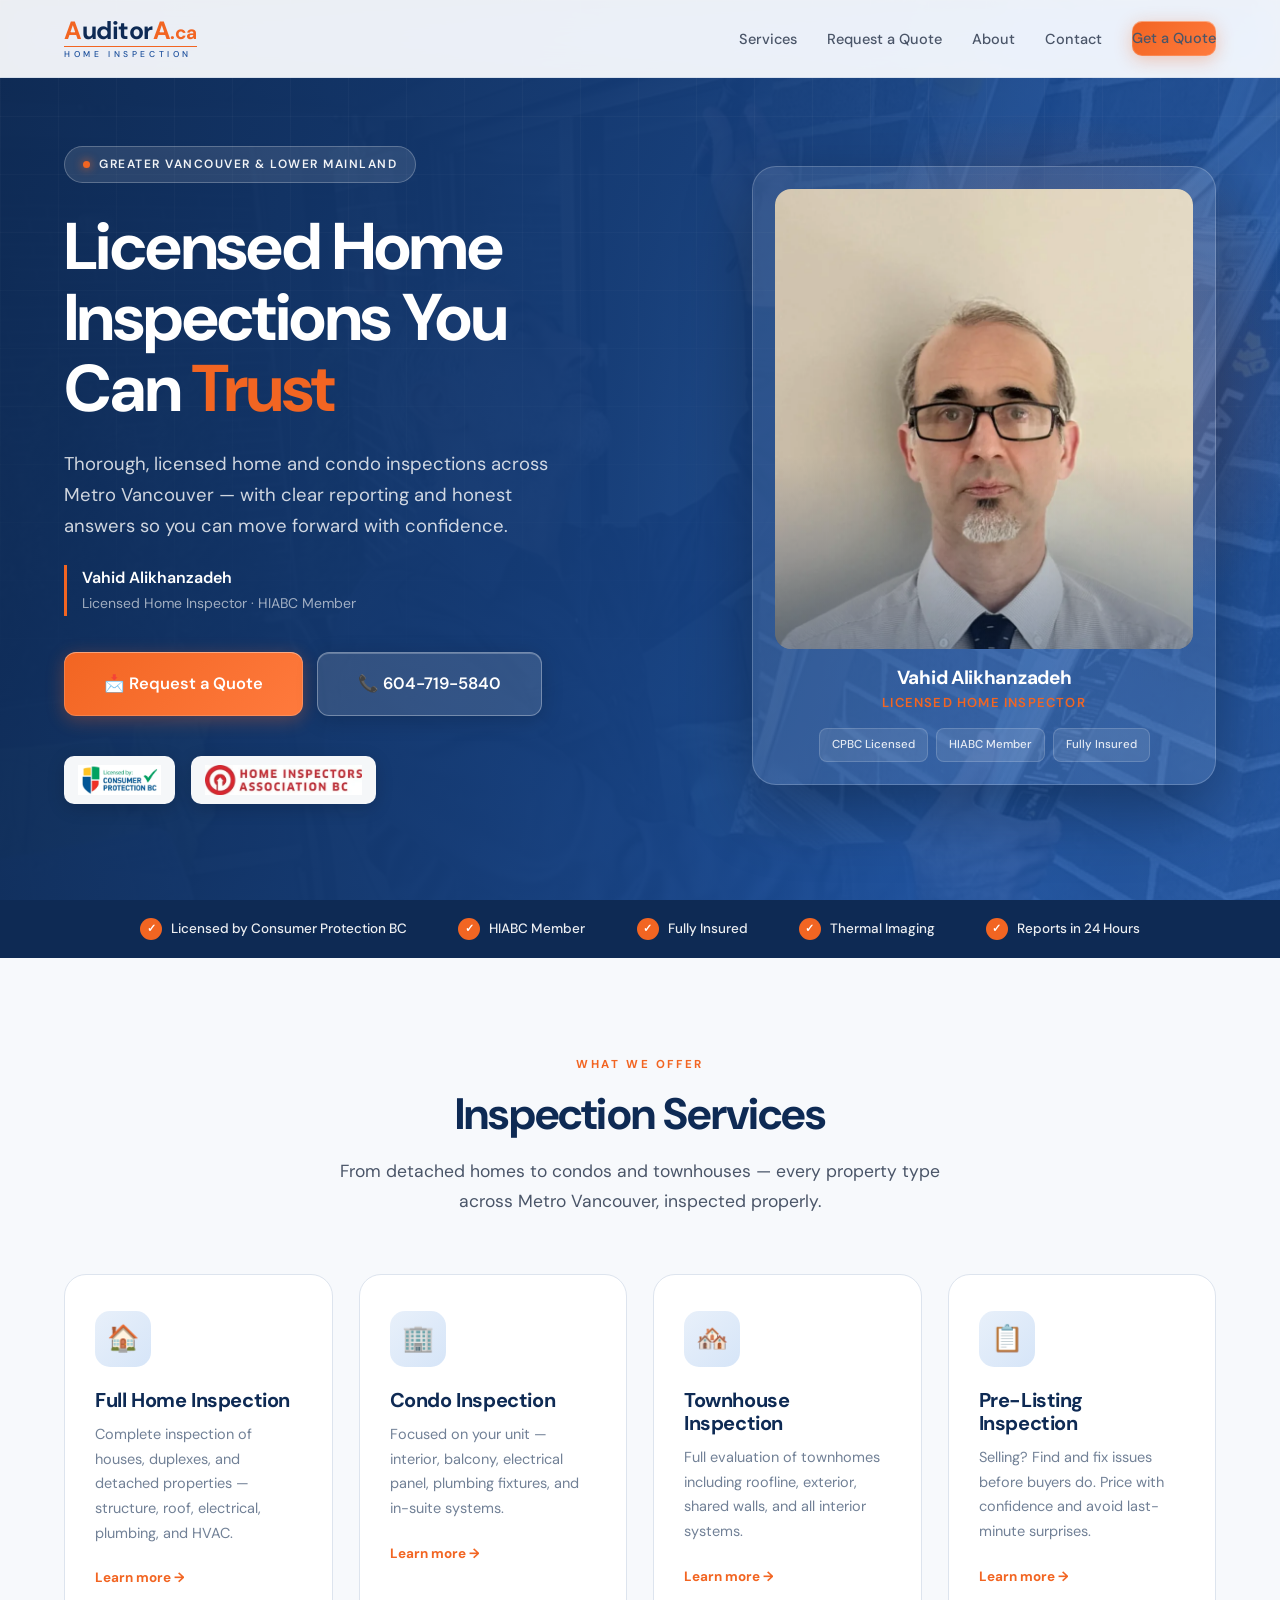
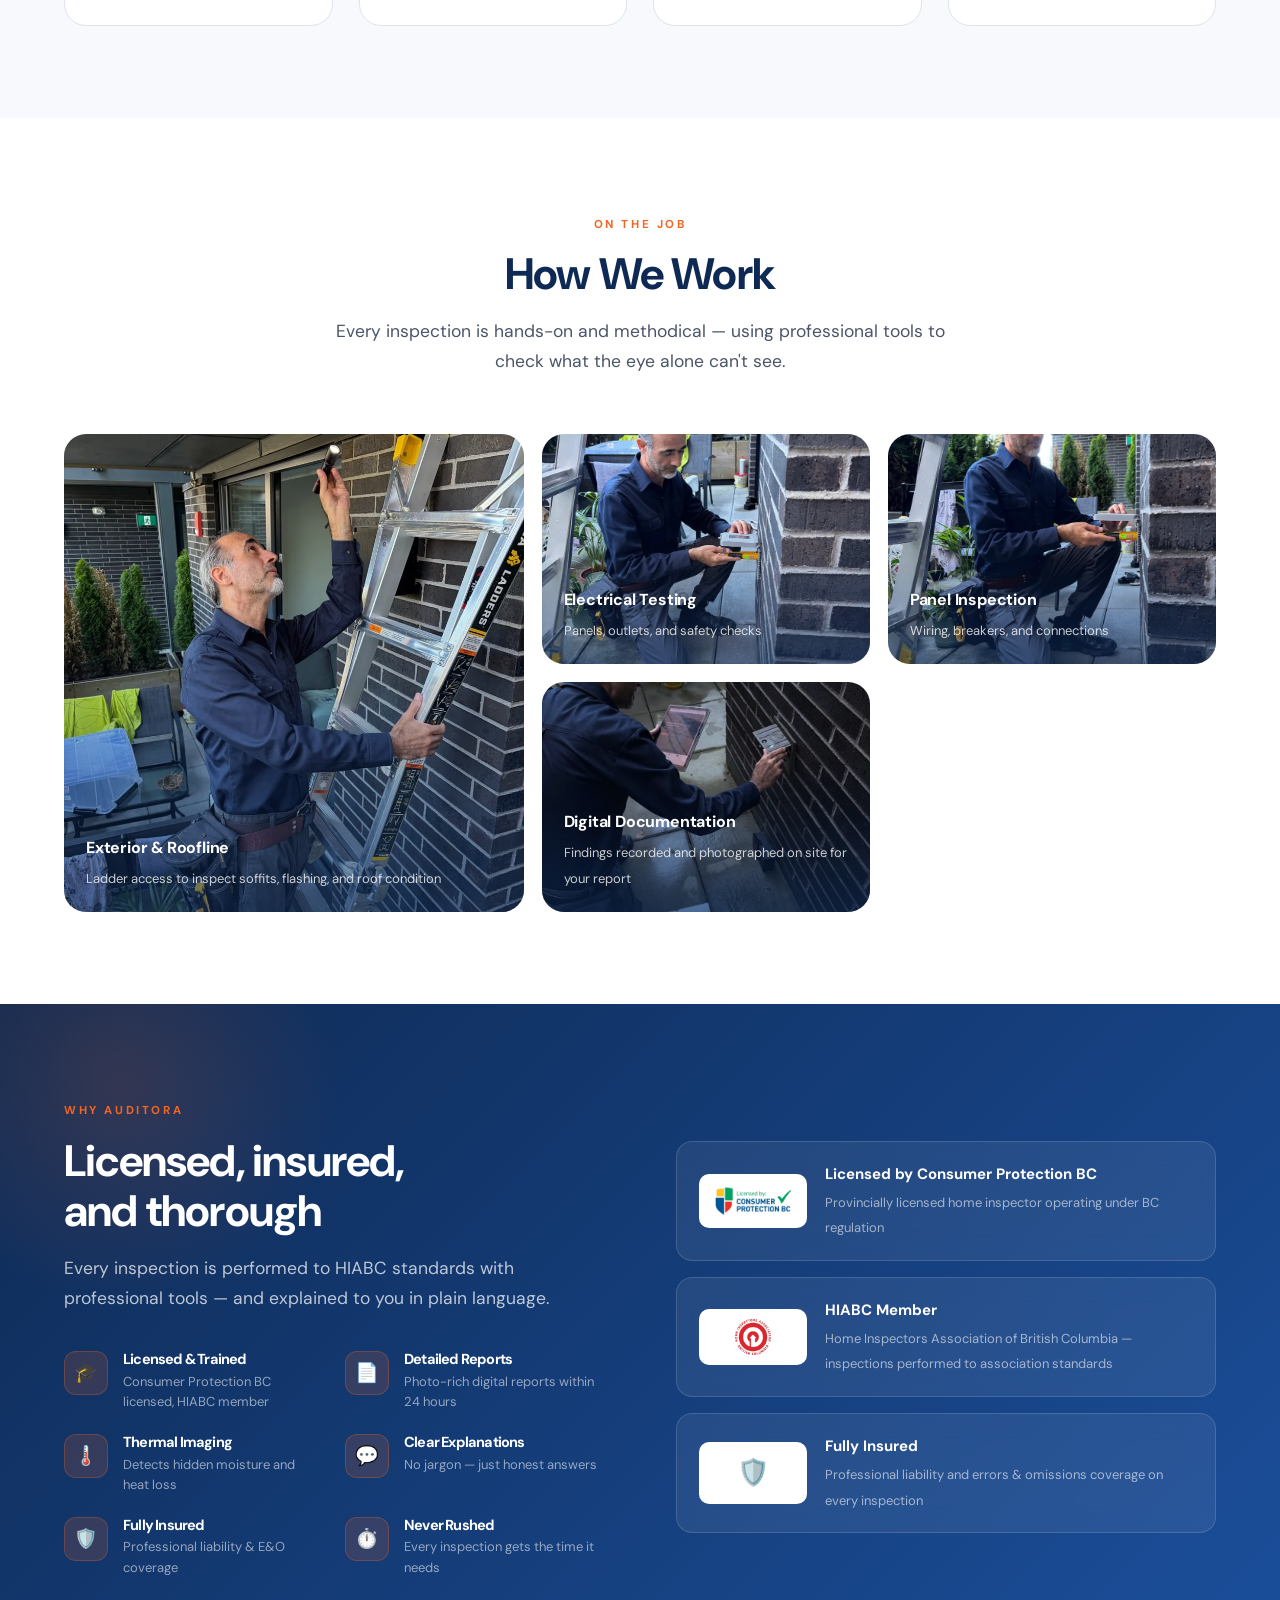
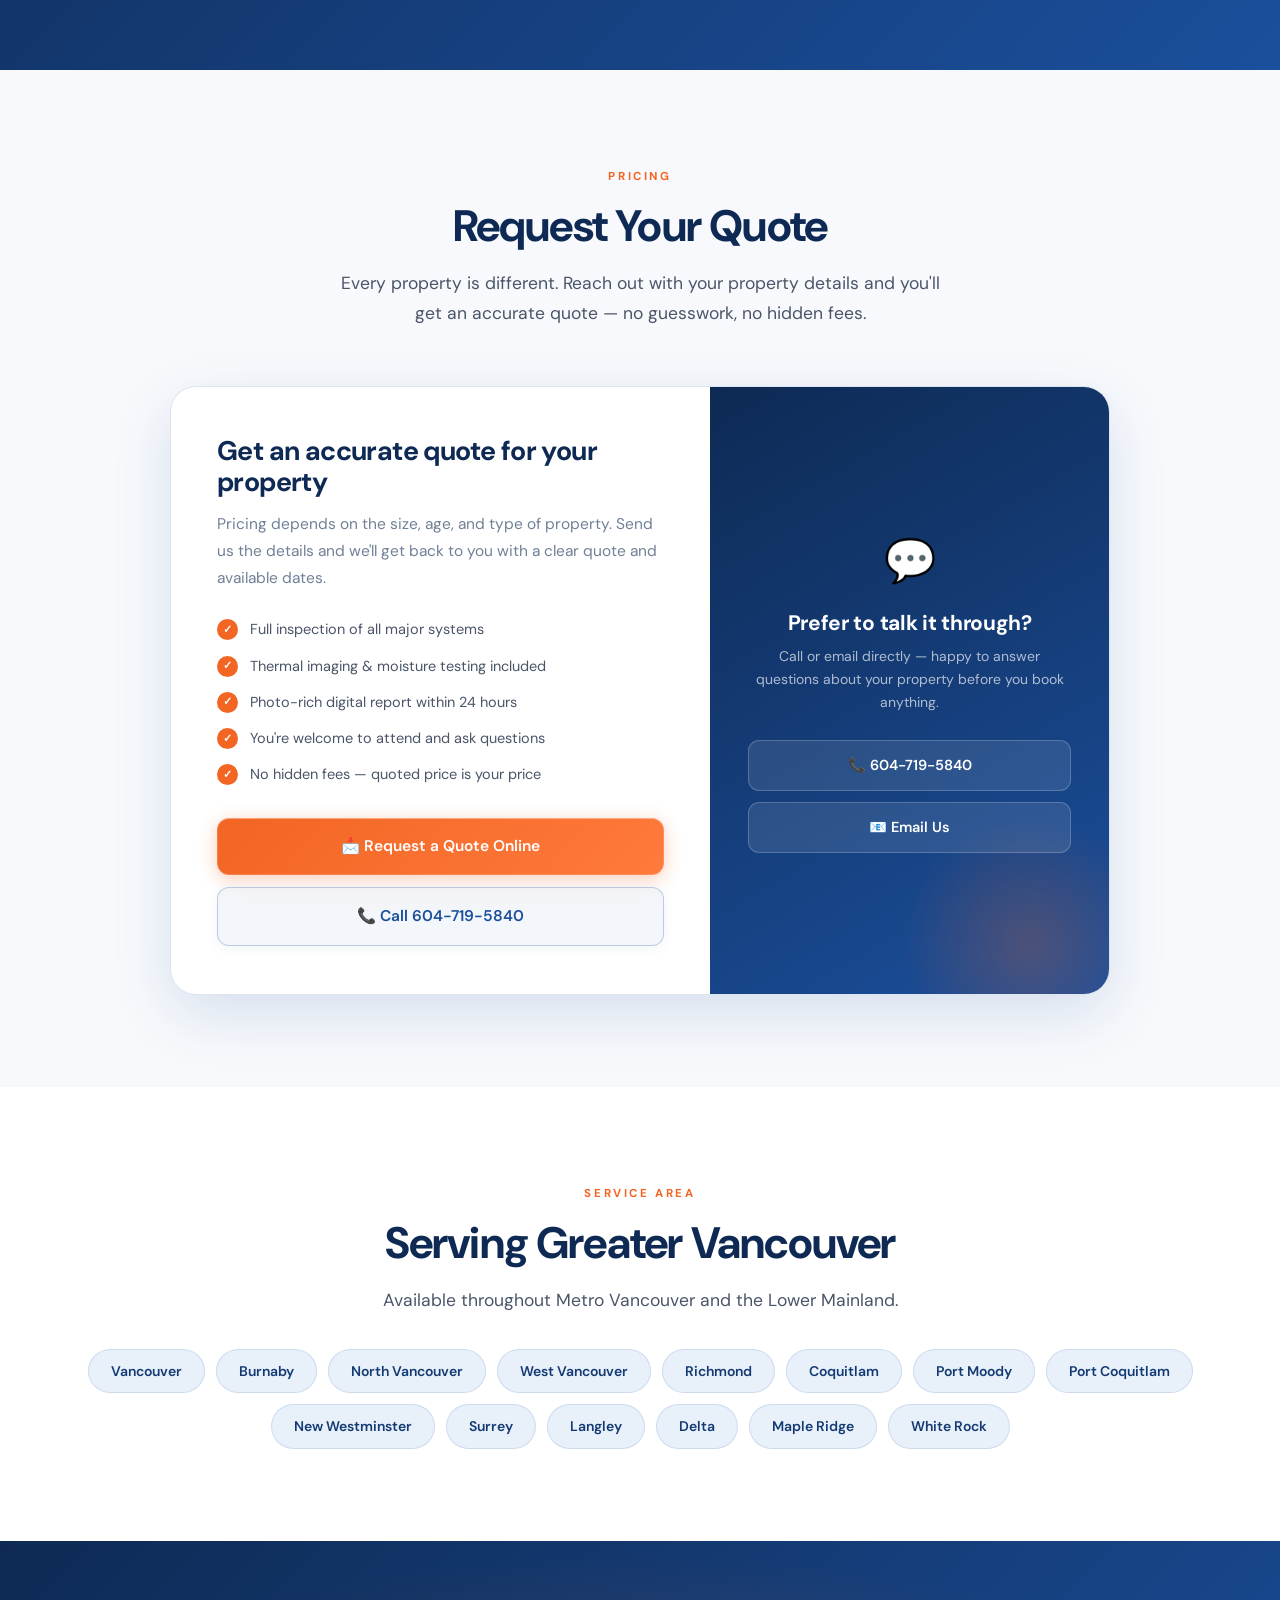
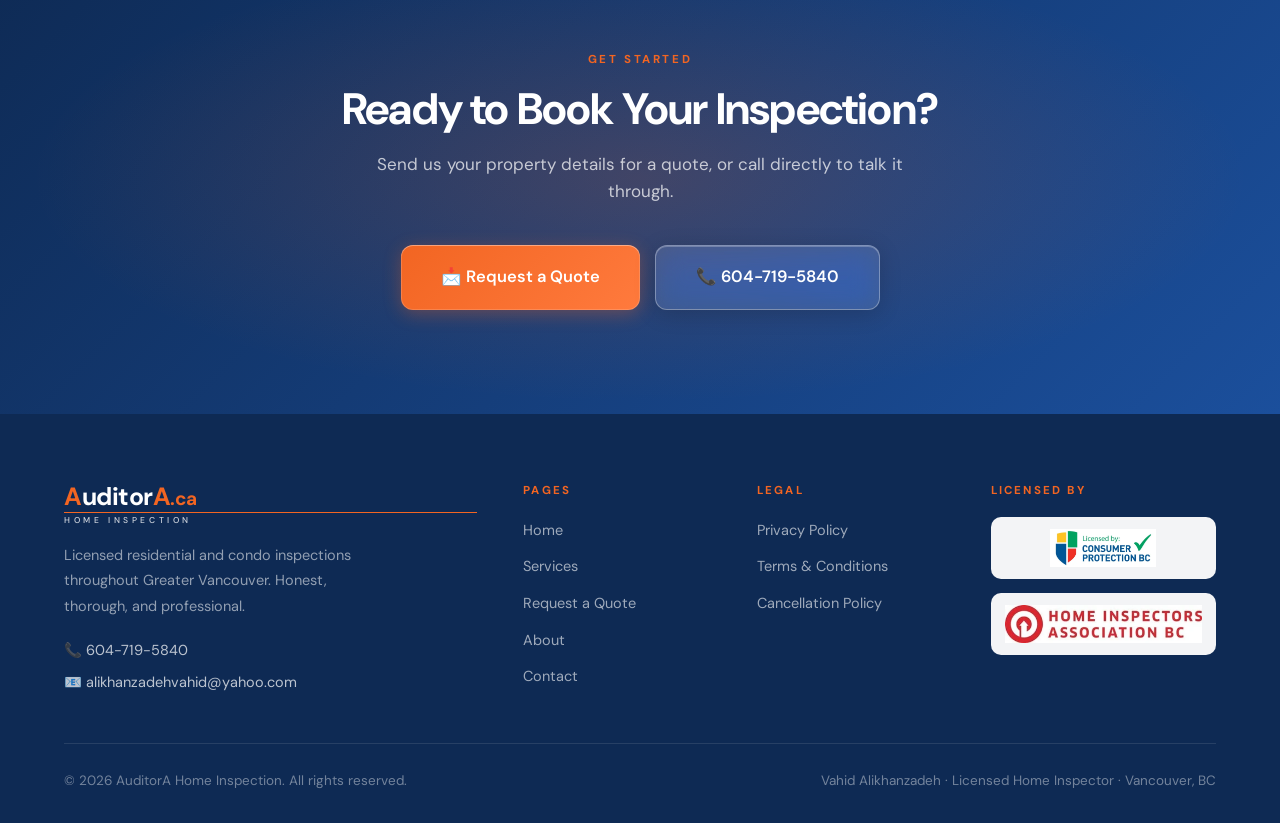
==== commit 58a2eca9: "comperessed iamges for smooth runs" ====
--- a/index.html
+++ b/index.html
@@ -22,7 +22,7 @@
 .hero-photo-bg {
   position: absolute;
   inset: 0;
-  background: url('images/work-ladder.jpg') center 22% / cover no-repeat;
+  background: url('images/work-ladder.webp') center 22% / cover no-repeat;
   opacity: 0.22;
   filter: saturate(0.7);
 }
@@ -434,15 +434,15 @@
         <a href="tel:6047195840" class="btn btn-glass btn-lg">📞 604-719-5840</a>
       </div>
       <div class="hero-licence-row">
-        <div class="licence-chip"><img src="images/badge-cpbc.jpg" alt="Licensed by Consumer Protection BC"/></div>
-        <div class="licence-chip"><img src="images/badge-hiabc-wide.png" alt="Home Inspectors Association BC"/></div>
+        <div class="licence-chip"><img src="images/badge-cpbc.webp" alt="Licensed by Consumer Protection BC" loading="lazy" decoding="async"/></div>
+        <div class="licence-chip"><img src="images/badge-hiabc-wide.webp" alt="Home Inspectors Association BC" loading="lazy" decoding="async"/></div>
       </div>
     </div>
 
     <div class="hero-portrait">
       <div class="portrait-card">
         <div class="portrait-img-wrap">
-          <img src="images/headshot.jpg" alt="Vahid Alikhanzadeh, Licensed Home Inspector"/>
+          <img src="images/headshot.webp" alt="Vahid Alikhanzadeh, Licensed Home Inspector" fetchpriority="high" decoding="async"/>
         </div>
         <div class="portrait-info">
           <h3>Vahid Alikhanzadeh</h3>
@@ -514,28 +514,28 @@
     </div>
     <div class="onjob-grid reveal">
       <div class="job-tile tall">
-        <img src="images/work-ladder.jpg" alt="Inspecting exterior and roofline with flashlight"/>
+        <img src="images/work-ladder.webp" alt="Inspecting exterior and roofline with flashlight" loading="lazy" decoding="async"/>
         <div class="job-caption">
           <strong>Exterior &amp; Roofline</strong>
           <span>Ladder access to inspect soffits, flashing, and roof condition</span>
         </div>
       </div>
       <div class="job-tile">
-        <img src="images/work-tester.jpg" alt="Testing electrical systems"/>
+        <img src="images/work-tester.webp" alt="Testing electrical systems" loading="lazy" decoding="async"/>
         <div class="job-caption">
           <strong>Electrical Testing</strong>
           <span>Panels, outlets, and safety checks</span>
         </div>
       </div>
       <div class="job-tile">
-        <img src="images/work-panel.jpg" alt="Inspecting electrical panel enclosure"/>
+        <img src="images/work-panel.webp" alt="Inspecting electrical panel enclosure" loading="lazy" decoding="async"/>
         <div class="job-caption">
           <strong>Panel Inspection</strong>
           <span>Wiring, breakers, and connections</span>
         </div>
       </div>
       <div class="job-tile">
-        <img src="images/work-tablet.jpg" alt="Documenting findings digitally on site"/>
+        <img src="images/work-tablet.webp" alt="Documenting findings digitally on site" loading="lazy" decoding="async"/>
         <div class="job-caption">
           <strong>Digital Documentation</strong>
           <span>Findings recorded and photographed on site for your report</span>
@@ -565,14 +565,14 @@
 
       <div class="cred-panel">
         <div class="cred-item reveal">
-          <div class="cred-logo"><img src="images/badge-cpbc.jpg" alt="Consumer Protection BC"/></div>
+          <div class="cred-logo"><img src="images/badge-cpbc.webp" alt="Consumer Protection BC" loading="lazy" decoding="async"/></div>
           <div class="cred-txt">
             <strong>Licensed by Consumer Protection BC</strong>
             <span>Provincially licensed home inspector operating under BC regulation</span>
           </div>
         </div>
         <div class="cred-item reveal">
-          <div class="cred-logo"><img src="images/badge-hiabc-circle.png" alt="HIABC"/></div>
+          <div class="cred-logo"><img src="images/badge-hiabc-circle.webp" alt="HIABC" loading="lazy" decoding="async"/></div>
           <div class="cred-txt">
             <strong>HIABC Member</strong>
             <span>Home Inspectors Association of British Columbia — inspections performed to association standards</span>
@@ -699,8 +699,8 @@
       <div class="footer-col">
         <h4>Licensed By</h4>
         <div class="footer-badges">
-          <div class="footer-badge"><img src="images/badge-cpbc.jpg" alt="Consumer Protection BC"/></div>
-          <div class="footer-badge"><img src="images/badge-hiabc-wide.png" alt="HIABC"/></div>
+          <div class="footer-badge"><img src="images/badge-cpbc.webp" alt="Consumer Protection BC" loading="lazy" decoding="async"/></div>
+          <div class="footer-badge"><img src="images/badge-hiabc-wide.webp" alt="HIABC" loading="lazy" decoding="async"/></div>
         </div>
       </div>
     </div>
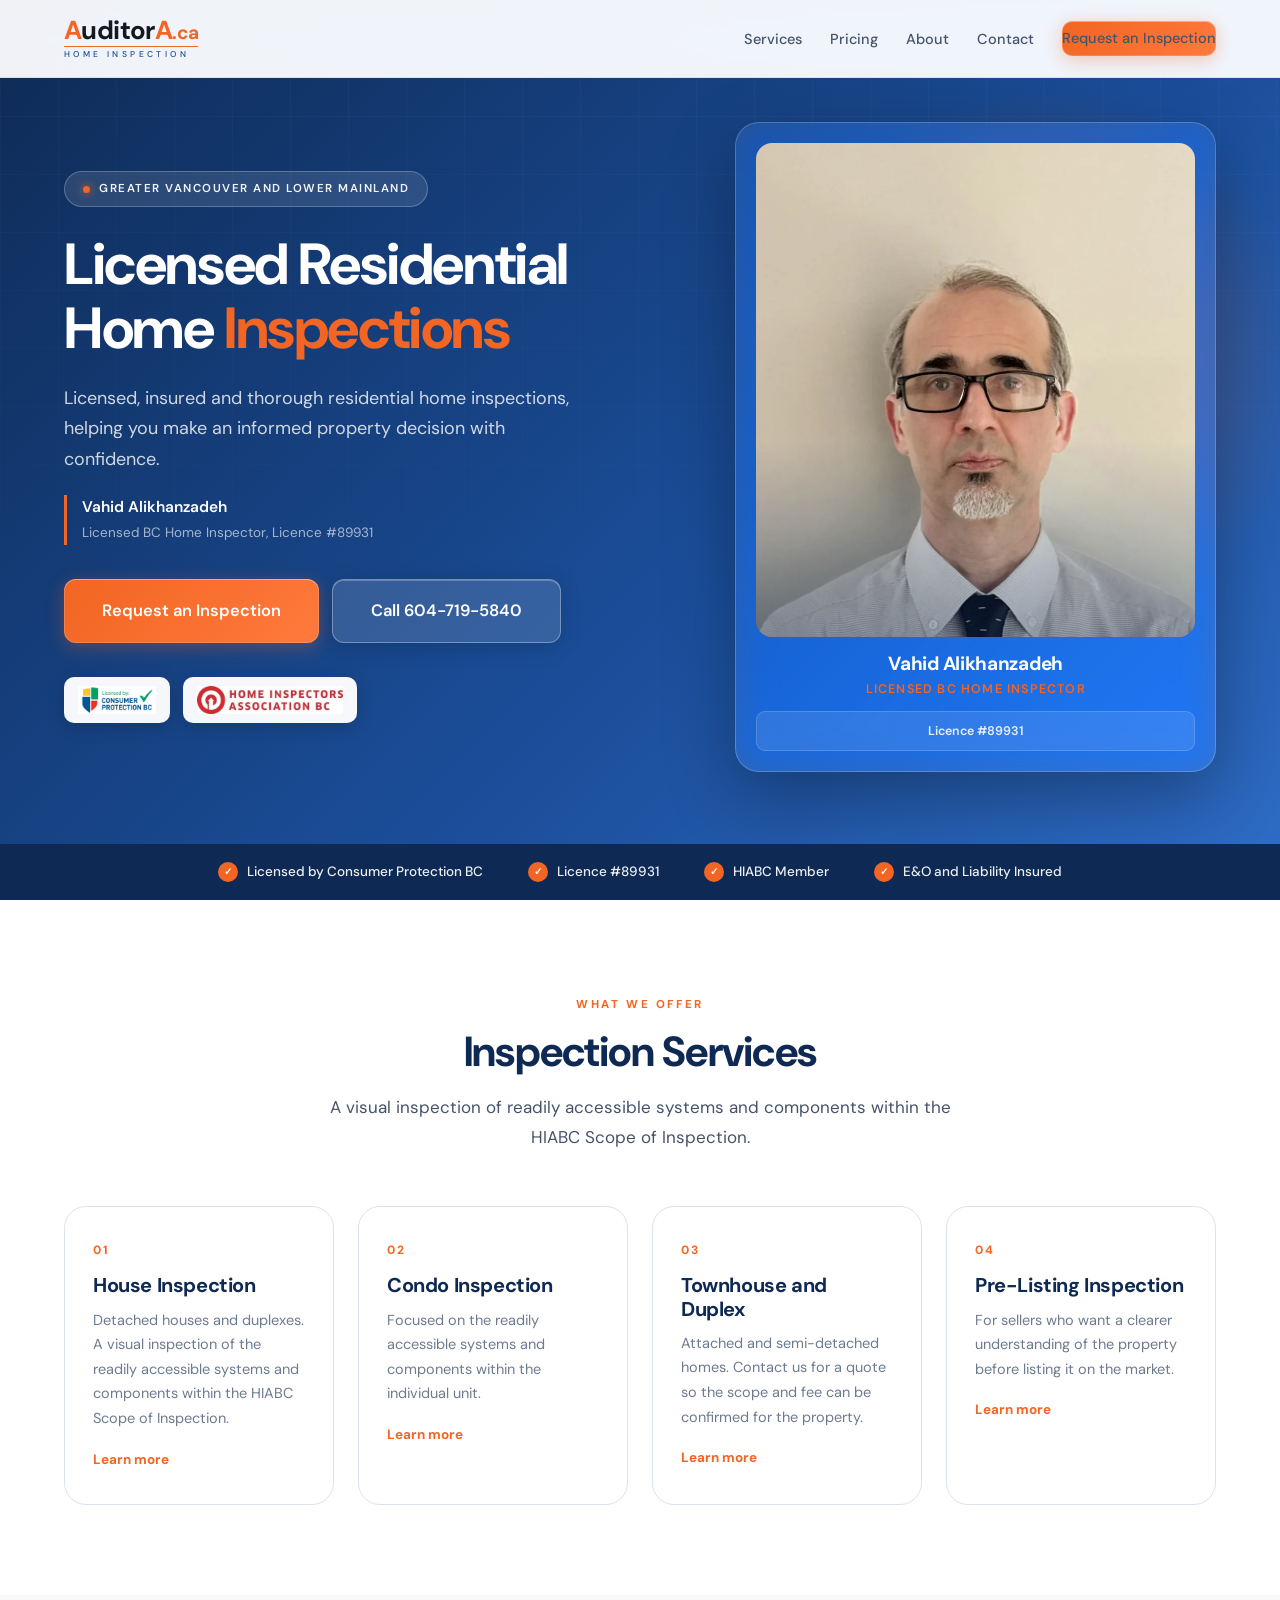
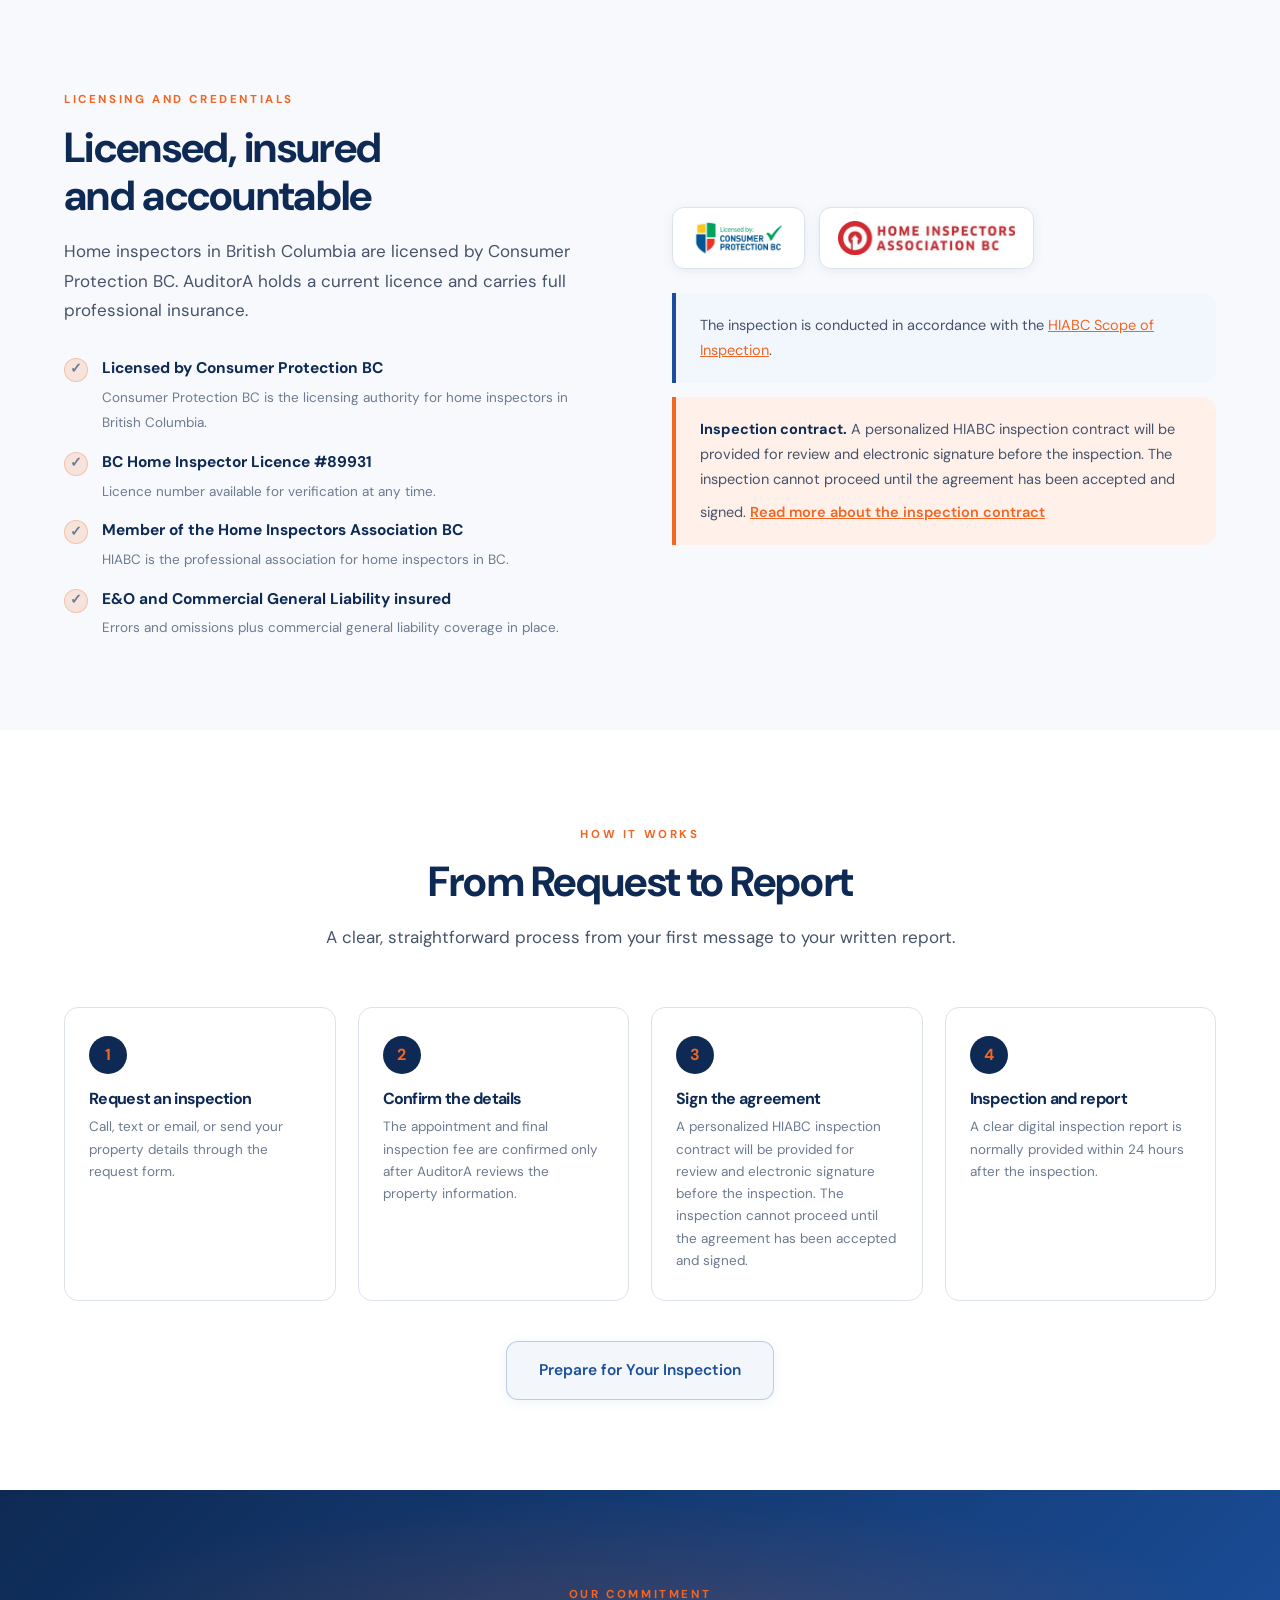
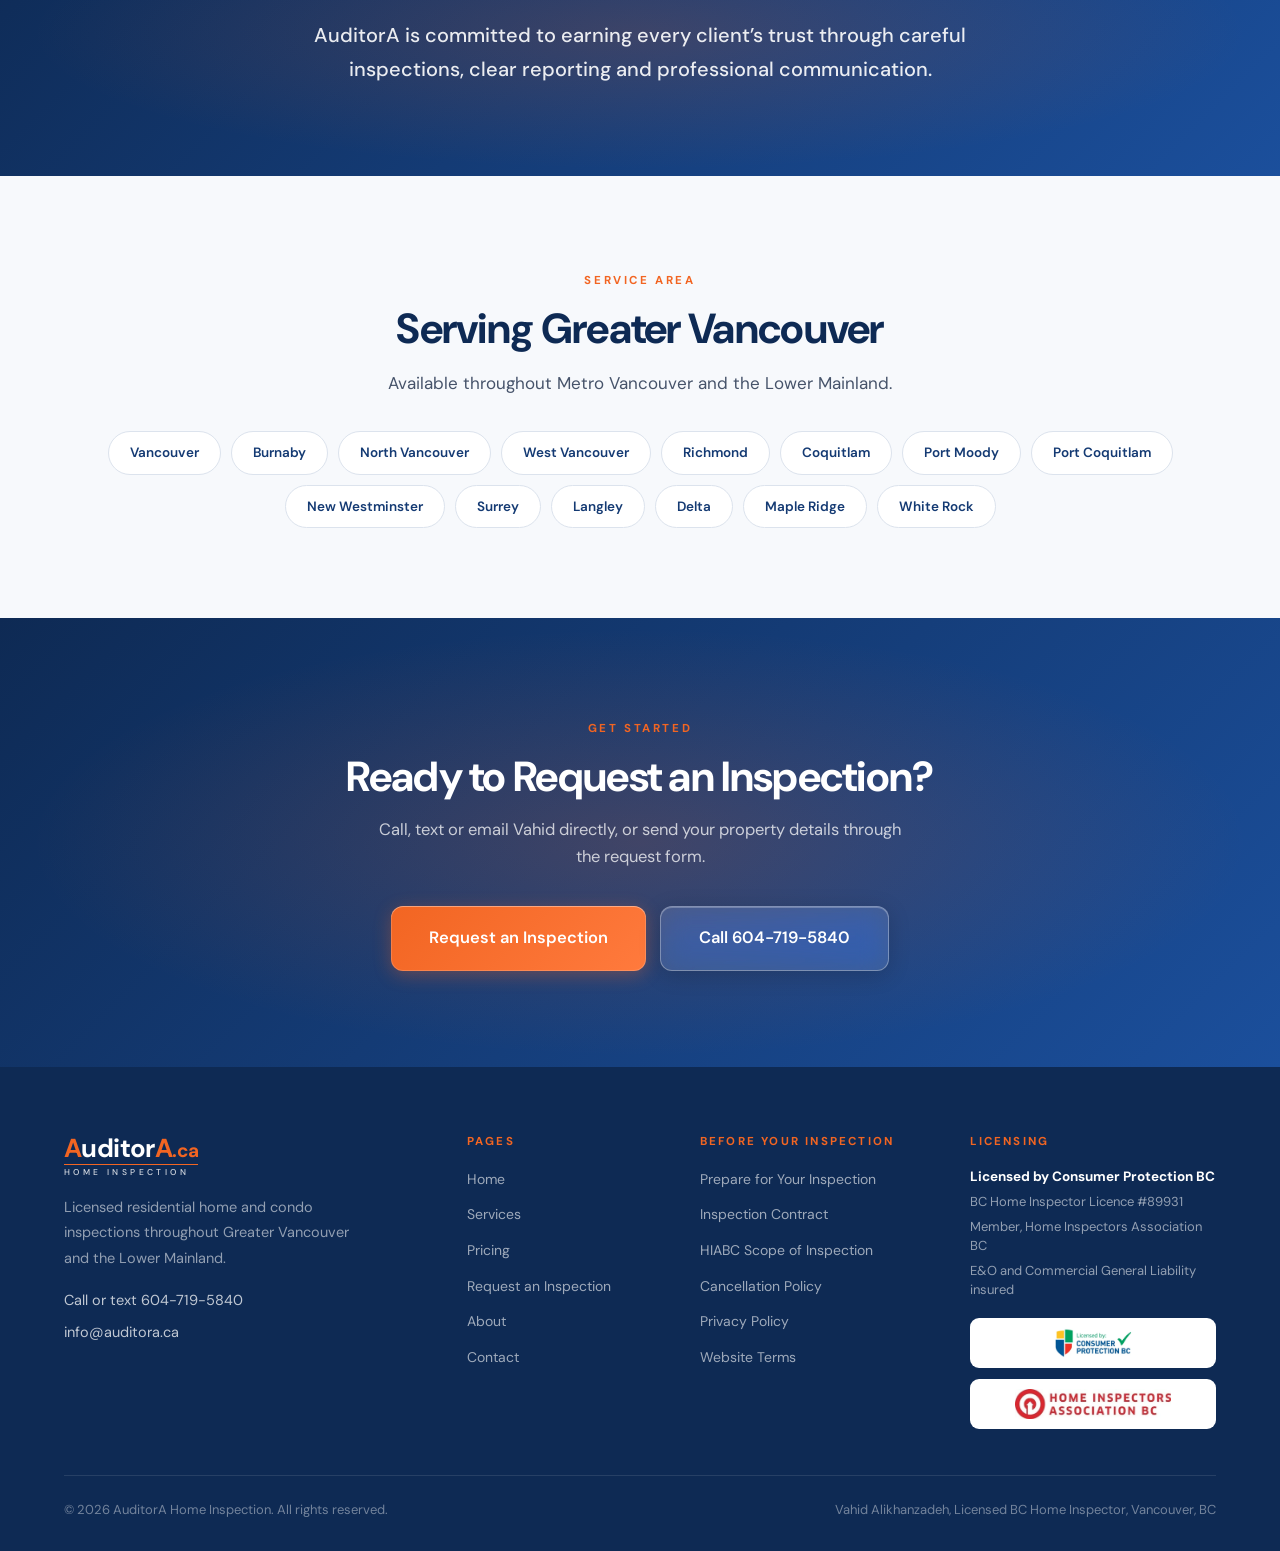
==== commit d1aebdeb: "Apply client revisions: licensing, pricing categories, HIABC compliance, request flow" ====
--- a/index.html
+++ b/index.html
@@ -3,639 +3,344 @@
 <head>
 <meta charset="UTF-8"/>
 <meta name="viewport" content="width=device-width, initial-scale=1.0"/>
-<title>Licensed Home Inspector in Vancouver | AuditorA Home Inspection</title>
-<meta name="description" content="Licensed home inspections in Greater Vancouver by Vahid Alikhanzadeh. Licensed by Consumer Protection BC, HIABC member. Call 604-719-5840 for a quote."/>
+<title>Licensed BC Home Inspector in Vancouver | AuditorA Home Inspection</title>
+<meta name="description" content="Licensed, insured and thorough residential home inspections in Greater Vancouver by Vahid Alikhanzadeh, Licensed BC Home Inspector, Licence #89931. Call 604-719-5840."/>
+<meta property="og:title" content="Licensed BC Home Inspector in Vancouver | AuditorA Home Inspection"/>
+<meta property="og:description" content="Licensed, insured and thorough residential home inspections in Greater Vancouver by Vahid Alikhanzadeh, Licensed BC Home Inspector, Licence #89931. Call 604-719-5840."/>
+<meta property="og:type" content="website"/>
 <link rel="preconnect" href="https://fonts.googleapis.com"/>
+<link rel="preconnect" href="https://fonts.gstatic.com" crossorigin/>
 <link href="https://fonts.googleapis.com/css2?family=DM+Sans:opsz,wght@9..40,400;9..40,500;9..40,600;9..40,700&display=swap" rel="stylesheet"/>
 <link rel="stylesheet" href="styles.css"/>
 <style>
-/* ═══ HERO ═══ */
+
 .hero {
-  position: relative;
-  min-height: 100vh;
-  display: flex;
-  align-items: center;
-  padding: 120px 5% 70px;
+  position: relative; min-height: 92vh; display: flex; align-items: center;
+  padding: 122px 5% 72px;
   background: linear-gradient(135deg, #0E2A54 0%, #1B4F9C 62%, #2E6BC4 100%);
   overflow: hidden;
 }
-.hero-photo-bg {
-  position: absolute;
-  inset: 0;
-  background: url('images/work-ladder.webp') center 22% / cover no-repeat;
-  opacity: 0.22;
-  filter: saturate(0.7);
-}
-.hero-veil {
-  position: absolute; inset: 0;
-  background: linear-gradient(100deg,
-    rgba(14,42,84,0.96) 0%,
-    rgba(20,58,115,0.88) 42%,
-    rgba(27,79,156,0.55) 74%,
-    rgba(27,79,156,0.32) 100%);
-}
-.hero-glow {
-  position: absolute;
-  top: 8%; right: -6%;
-  width: 620px; height: 620px;
-  background: radial-gradient(circle, rgba(242,101,34,0.30) 0%, transparent 62%);
-  pointer-events: none;
-}
-.hero-grid-lines {
-  position: absolute; inset: 0;
+.hero-glow { position: absolute; top: 6%; right: -6%; width: 620px; height: 620px;
+  background: radial-gradient(circle, rgba(242,101,34,0.28) 0%, transparent 62%); pointer-events: none; }
+.hero-lines { position: absolute; inset: 0;
   background-image: linear-gradient(rgba(255,255,255,0.032) 1px, transparent 1px),
                     linear-gradient(90deg, rgba(255,255,255,0.032) 1px, transparent 1px);
   background-size: 58px 58px;
   mask-image: linear-gradient(to bottom, black 0%, transparent 88%);
-  -webkit-mask-image: linear-gradient(to bottom, black 0%, transparent 88%);
-}
-
-.hero-wrap {
-  position: relative; z-index: 3;
-  max-width: 1180px; margin: 0 auto; width: 100%;
-  display: grid;
-  grid-template-columns: 1.15fr 0.85fr;
-  gap: 60px;
-  align-items: center;
-}
-
+  -webkit-mask-image: linear-gradient(to bottom, black 0%, transparent 88%); }
+.hero-wrap { position: relative; z-index: 3; max-width: 1180px; margin: 0 auto; width: 100%;
+  display: grid; grid-template-columns: 1.12fr 0.88fr; gap: 58px; align-items: center; }
 .hero-copy { animation: heroUp 0.9s cubic-bezier(0.2,0.8,0.3,1) both; }
-@keyframes heroUp { from { opacity:0; transform: translateY(34px);} to {opacity:1;transform:translateY(0);} }
-
-.hero-pill {
-  display: inline-flex; align-items: center; gap: 9px;
-  background: rgba(255,255,255,0.11);
-  backdrop-filter: blur(12px);
-  border: 1px solid rgba(255,255,255,0.24);
-  border-radius: 100px;
-  padding: 8px 18px;
-  font-size: 12px; letter-spacing: 1.5px; text-transform: uppercase;
-  color: rgba(255,255,255,0.94); font-weight: 600;
-  margin-bottom: 28px;
-}
-.hero-pill::before { content:''; width:7px;height:7px;background:var(--orange);border-radius:50%;box-shadow:0 0 10px var(--orange); }
-
-.hero h1 {
-  font-size: clamp(38px, 5.6vw, 66px);
-  font-weight: 700;
-  color: var(--white);
-  line-height: 1.08;
-  letter-spacing: -1.6px;
-  margin-bottom: 24px;
-}
+@keyframes heroUp { from { opacity:0; transform: translateY(32px);} to {opacity:1;transform:translateY(0);} }
+.hero-pill { display: inline-flex; align-items: center; gap: 9px;
+  background: rgba(255,255,255,0.11); backdrop-filter: blur(12px);
+  border: 1px solid rgba(255,255,255,0.24); border-radius: 100px; padding: 8px 18px;
+  font-size: 11.5px; letter-spacing: 1.5px; text-transform: uppercase;
+  color: rgba(255,255,255,0.94); font-weight: 600; margin-bottom: 26px; }
+.hero-pill::before { content:''; width:7px;height:7px;background:var(--orange);border-radius:50%;
+  box-shadow:0 0 10px var(--orange); }
+.hero h1 { font-size: clamp(34px, 5.1vw, 58px); font-weight: 700; color: var(--white);
+  line-height: 1.10; letter-spacing: -1.4px; margin-bottom: 22px; }
 .hero h1 .accent { color: var(--orange); }
-
-.hero-sub {
-  font-size: 18.5px;
-  color: rgba(255,255,255,0.80);
-  line-height: 1.7;
-  max-width: 520px;
-  margin-bottom: 22px;
-}
-.hero-name-line {
-  display: flex; align-items: center; gap: 13px;
-  margin-bottom: 36px;
-  padding-left: 15px;
-  border-left: 3px solid var(--orange);
-}
-.hero-name-line strong { color: var(--white); font-size: 16px; font-weight: 600; display:block; }
-.hero-name-line span { color: rgba(255,255,255,0.6); font-size: 14px; }
-
-.hero-actions { display: flex; gap: 14px; flex-wrap: wrap; margin-bottom: 40px; }
-
-.hero-licence-row { display: flex; align-items: center; gap: 16px; flex-wrap: wrap; }
-.licence-chip {
-  background: rgba(255,255,255,0.96);
-  border-radius: 10px;
-  padding: 9px 14px;
-  display: flex; align-items: center;
-  box-shadow: 0 4px 18px rgba(0,0,0,0.16);
-}
-.licence-chip img { height: 30px; width: auto; object-fit: contain; }
-.licence-chip.circle img { height: 34px; }
-
-/* Hero portrait card */
-.hero-portrait { position: relative; animation: heroFade 1.1s ease 0.25s both; }
+.hero-sub { font-size: 18px; color: rgba(255,255,255,0.80); line-height: 1.7; max-width: 540px; margin-bottom: 20px; }
+.hero-byline { display: flex; align-items: center; gap: 12px; margin-bottom: 34px;
+  padding-left: 15px; border-left: 3px solid var(--orange); }
+.hero-byline strong { color: var(--white); font-size: 15.5px; font-weight: 600; display:block; }
+.hero-byline span { color: rgba(255,255,255,0.62); font-size: 13.5px; }
+.hero-actions { display: flex; gap: 13px; flex-wrap: wrap; margin-bottom: 34px; }
+.hero-chips { display: flex; align-items: center; gap: 13px; flex-wrap: wrap; }
+.hero-chip { background: rgba(255,255,255,0.96); border-radius: 10px; padding: 9px 14px;
+  display: flex; align-items: center; box-shadow: 0 4px 18px rgba(0,0,0,0.16); }
+.hero-chip img { height: 28px; width: auto; object-fit: contain; }
+
+.portrait-card { background: rgba(255,255,255,0.09); backdrop-filter: blur(18px) saturate(160%);
+  -webkit-backdrop-filter: blur(18px) saturate(160%);
+  border: 1px solid rgba(255,255,255,0.20); border-radius: 24px; padding: 20px;
+  box-shadow: 0 24px 70px rgba(0,0,0,0.32);
+  animation: heroFade 1.1s ease 0.25s both; }
 @keyframes heroFade { from {opacity:0; transform: scale(0.96);} to {opacity:1;transform:scale(1);} }
-
-.portrait-card {
-  background: rgba(255,255,255,0.09);
-  backdrop-filter: blur(18px) saturate(160%);
-  -webkit-backdrop-filter: blur(18px) saturate(160%);
-  border: 1px solid rgba(255,255,255,0.20);
-  border-radius: 24px;
-  padding: 22px;
-  box-shadow: 0 24px 70px rgba(0,0,0,0.32);
-}
-.portrait-img-wrap {
-  border-radius: 16px;
-  overflow: hidden;
-  aspect-ratio: 4/4.4;
-  background: var(--blue-dark);
-  margin-bottom: 18px;
-  position: relative;
-}
-.portrait-img-wrap img { width:100%; height:100%; object-fit: cover; object-position: center 22%; }
-.portrait-img-wrap::after {
-  content:'';
-  position:absolute; inset:0;
-  background: linear-gradient(to top, rgba(14,42,84,0.45) 0%, transparent 42%);
-}
+.portrait-img { border-radius: 16px; overflow: hidden; aspect-ratio: 4/4.5;
+  background: var(--blue-dark); margin-bottom: 16px; position: relative; }
+.portrait-img img { width:100%; height:100%; object-fit: cover; object-position: center 20%; }
+.portrait-img::after { content:''; position:absolute; inset:0;
+  background: linear-gradient(to top, rgba(14,42,84,0.42) 0%, transparent 40%); }
 .portrait-info { text-align: center; }
-.portrait-info h3 { color: var(--white); font-size: 19px; font-weight: 700; margin-bottom: 4px; letter-spacing: -0.3px; }
-.portrait-info .role { color: var(--orange); font-size: 13px; font-weight: 600; letter-spacing: 1.2px; text-transform: uppercase; margin-bottom: 14px; }
-.portrait-stats { display: flex; justify-content: center; gap: 8px; flex-wrap: wrap; }
-.portrait-stat {
-  background: rgba(255,255,255,0.10);
-  border: 1px solid rgba(255,255,255,0.16);
-  border-radius: 8px;
-  padding: 7px 12px;
-  font-size: 11.5px;
-  color: rgba(255,255,255,0.85);
-  font-weight: 500;
-}
-
-/* ═══ SERVICES ═══ */
-.services { background: var(--off-white); }
-.svc-grid { display: grid; grid-template-columns: repeat(auto-fit, minmax(255px,1fr)); gap: 26px; }
-.svc-card {
-  background: var(--white);
-  border: 1px solid var(--grey-200);
-  border-radius: var(--radius-lg);
-  padding: 36px 30px;
-  text-decoration: none;
-  color: inherit;
-  position: relative;
-  overflow: hidden;
-  transition: transform 0.3s cubic-bezier(0.34,1.3,0.64,1), box-shadow 0.3s, border-color 0.3s;
-  display: block;
-}
-.svc-card::after {
-  content:''; position:absolute; bottom:0; left:0; right:0; height:4px;
+.portrait-info h2 { color: var(--white); font-size: 19px; font-weight: 700; margin-bottom: 4px; letter-spacing:-0.3px; }
+.portrait-info .role { color: var(--orange); font-size: 12.5px; font-weight: 600;
+  letter-spacing: 1.2px; text-transform: uppercase; margin-bottom: 12px; }
+.portrait-licence { background: rgba(255,255,255,0.10); border: 1px solid rgba(255,255,255,0.16);
+  border-radius: 9px; padding: 9px 12px; font-size: 12.5px; color: rgba(255,255,255,0.88); font-weight: 600; }
+
+.svc-grid { display: grid; grid-template-columns: repeat(auto-fit, minmax(252px,1fr)); gap: 24px; }
+.svc-card { background: var(--white); border: 1px solid var(--grey-200); border-radius: var(--radius-lg);
+  padding: 34px 28px; text-decoration: none; color: inherit; position: relative; overflow: hidden;
+  transition: transform 0.3s cubic-bezier(0.34,1.3,0.64,1), box-shadow 0.3s, border-color 0.3s; display: block; }
+.svc-card::after { content:''; position:absolute; bottom:0; left:0; right:0; height:4px;
   background: linear-gradient(90deg, var(--orange), #FF8A50);
-  transform: scaleX(0); transform-origin: left;
-  transition: transform 0.35s cubic-bezier(0.4,0,0.2,1);
-}
-.svc-card:hover { transform: translateY(-7px); box-shadow: var(--shadow-lg); border-color: rgba(242,101,34,0.3); }
+  transform: scaleX(0); transform-origin: left; transition: transform 0.35s cubic-bezier(0.4,0,0.2,1); }
+.svc-card:hover { transform: translateY(-6px); box-shadow: var(--shadow-lg); border-color: rgba(242,101,34,0.3); }
 .svc-card:hover::after { transform: scaleX(1); }
-.svc-icon {
-  width: 56px; height: 56px;
-  background: linear-gradient(135deg, var(--blue-light), #D6E5F8);
-  border-radius: 15px;
-  display: flex; align-items: center; justify-content: center;
-  font-size: 26px;
-  margin-bottom: 22px;
-  transition: background 0.3s, transform 0.3s;
-}
-.svc-card:hover .svc-icon { background: linear-gradient(135deg, var(--orange-light), #FFE0CE); transform: scale(1.06) rotate(-4deg); }
-.svc-card p { font-size: 14.5px; color: var(--muted); line-height: 1.7; margin-bottom: 22px; }
-.svc-link { font-size: 13.5px; color: var(--orange); font-weight: 700; display: flex; align-items: center; gap: 7px; transition: gap 0.25s; }
-.svc-card:hover .svc-link { gap: 12px; }
-
-/* ═══ ON THE JOB (photo gallery) ═══ */
-.onjob { background: var(--white); }
-.onjob-grid {
-  display: grid;
-  grid-template-columns: 1.4fr 1fr 1fr;
-  grid-template-rows: 230px 230px;
-  gap: 18px;
-  margin-top: 12px;
-}
-.job-tile {
-  border-radius: var(--radius-lg);
-  overflow: hidden;
-  position: relative;
-  background: var(--blue-light);
-}
-.job-tile img { width:100%; height:100%; object-fit: cover; transition: transform 0.6s cubic-bezier(0.4,0,0.2,1); }
-.job-tile:hover img { transform: scale(1.07); }
-.job-tile::after {
-  content:'';
-  position:absolute; inset:0;
-  background: linear-gradient(to top, rgba(14,42,84,0.72) 0%, rgba(14,42,84,0.15) 45%, transparent 70%);
-  opacity: 0.85;
-}
-.job-caption {
-  position: absolute; bottom: 0; left: 0; right: 0;
-  padding: 22px;
-  z-index: 2;
-  color: var(--white);
-}
-.job-caption strong { display: block; font-size: 16px; font-weight: 700; margin-bottom: 4px; letter-spacing: -0.2px; }
-.job-caption span { font-size: 13px; color: rgba(255,255,255,0.78); }
-.job-tile.tall { grid-row: span 2; }
-
-/* ═══ WHY / CREDENTIALS ═══ */
-.why {
-  background: linear-gradient(135deg, var(--blue-deep) 0%, var(--blue) 100%);
-  position: relative; overflow: hidden;
-}
-.why::before {
-  content:''; position:absolute; top:-160px; left:-120px;
-  width: 480px; height: 480px;
-  background: radial-gradient(circle, rgba(242,101,34,0.16) 0%, transparent 65%);
-}
-.why-inner { position: relative; z-index:2; display:grid; grid-template-columns: 1fr 1fr; gap: 72px; align-items:center; }
-.why h2 { color: var(--white); }
-.why .lead { color: rgba(255,255,255,0.72); }
-.why-feats { display: grid; grid-template-columns: 1fr 1fr; gap: 22px; margin-top: 38px; }
-.why-feat { display: flex; gap: 15px; align-items: flex-start; }
-.why-feat-ic {
-  width: 44px; height: 44px; flex-shrink:0;
-  background: rgba(242,101,34,0.16);
-  border: 1px solid rgba(242,101,34,0.28);
-  border-radius: 12px;
-  display: flex; align-items:center; justify-content:center;
-  font-size: 19px;
-}
-.why-feat h4 { color: var(--white); font-size: 14.5px; font-weight: 700; margin-bottom: 4px; }
-.why-feat p { color: rgba(255,255,255,0.55); font-size: 13px; line-height: 1.55; }
-
-.cred-panel { display: flex; flex-direction: column; gap: 16px; }
-.cred-item {
-  background: rgba(255,255,255,0.07);
-  backdrop-filter: blur(14px);
-  border: 1px solid rgba(255,255,255,0.14);
-  border-radius: 16px;
-  padding: 20px 22px;
-  display: flex; align-items: center; gap: 18px;
-  transition: background 0.3s, border-color 0.3s, transform 0.3s;
-}
-.cred-item:hover { background: rgba(255,255,255,0.11); border-color: rgba(255,255,255,0.26); transform: translateX(5px); }
-.cred-logo {
-  background: var(--white);
-  border-radius: 10px;
-  padding: 10px 12px;
-  flex-shrink: 0;
-  width: 108px;
-  display: flex; align-items:center; justify-content:center;
-  min-height: 54px;
-}
-.cred-logo img { max-height: 36px; width:auto; object-fit: contain; }
-.cred-txt strong { display:block; color: var(--white); font-size: 15px; font-weight:700; margin-bottom: 3px; }
-.cred-txt span { color: rgba(255,255,255,0.58); font-size: 13px; line-height:1.5; }
-
-/* ═══ PRICING / INQUIRY ═══ */
-.inquiry { background: var(--off-white); }
-.inquiry-card {
-  background: var(--white);
-  border-radius: 26px;
-  box-shadow: var(--shadow-lg);
-  border: 1px solid var(--grey-200);
-  overflow: hidden;
-  max-width: 940px; margin: 0 auto;
-  display: grid;
-  grid-template-columns: 1.15fr 0.85fr;
-}
-.inquiry-left { padding: 48px 46px; }
-.inquiry-left h3 { font-size: 27px; font-weight: 700; color: var(--blue-deep); margin-bottom: 14px; letter-spacing:-0.6px; }
-.inquiry-left > p { font-size: 15.5px; color: var(--muted); line-height:1.75; margin-bottom: 26px; }
-.inq-list { list-style:none; display:flex; flex-direction:column; gap: 13px; margin-bottom: 32px; }
-.inq-list li { display:flex; align-items:flex-start; gap: 12px; font-size: 14.5px; color: var(--text-mid); }
-.inq-list li::before {
-  content:'✓'; flex-shrink:0;
-  width: 21px; height:21px; margin-top:1px;
-  background: var(--orange); color:#fff;
-  border-radius: 50%;
-  display:flex;align-items:center;justify-content:center;
-  font-size: 11px; font-weight:700;
-}
-.inquiry-actions { display:flex; flex-direction:column; gap:12px; }
-
-.inquiry-right {
-  background: linear-gradient(150deg, var(--blue-deep) 0%, var(--blue) 100%);
-  padding: 48px 38px;
-  display: flex; flex-direction: column; justify-content: center;
-  position: relative; overflow: hidden;
-}
-.inquiry-right::before {
-  content:''; position:absolute; bottom:-90px; right:-60px;
-  width: 280px; height:280px;
-  background: radial-gradient(circle, rgba(242,101,34,0.24) 0%, transparent 65%);
-}
-.quote-badge { position: relative; z-index:2; text-align:center; }
-.quote-badge .ic { font-size: 42px; margin-bottom: 16px; }
-.quote-badge h4 { color: var(--white); font-size: 21px; font-weight:700; margin-bottom: 10px; letter-spacing:-0.3px; }
-.quote-badge p { color: rgba(255,255,255,0.66); font-size: 14px; line-height:1.65; margin-bottom: 26px; }
-.quote-contact { display:flex; flex-direction:column; gap:11px; }
-.quote-contact a {
-  background: rgba(255,255,255,0.10);
-  border: 1px solid rgba(255,255,255,0.20);
-  border-radius: 11px;
-  padding: 13px 16px;
-  color: var(--white);
-  text-decoration:none;
-  font-size: 14.5px; font-weight:600;
-  display:flex; align-items:center; justify-content:center; gap:9px;
-  transition: background 0.25s, border-color 0.25s, transform 0.2s;
-}
-.quote-contact a:hover { background: rgba(255,255,255,0.18); border-color: rgba(255,255,255,0.4); transform: translateY(-2px); }
-
-/* ═══ AREAS ═══ */
-.areas { background: var(--white); text-align:center; }
-.area-chips { display:flex; flex-wrap:wrap; gap:11px; justify-content:center; margin-top: 34px; }
-.area-chip {
-  background: var(--blue-light);
-  border: 1px solid rgba(27,79,156,0.13);
-  border-radius: 100px;
-  padding: 10px 22px;
-  font-size: 14px; color: var(--blue-dark); font-weight:600;
-  transition: background 0.25s, border-color 0.25s, transform 0.2s, color 0.25s;
-}
+.svc-num { font-size: 12px; font-weight: 700; color: var(--orange); letter-spacing: 2px; margin-bottom: 14px; }
+.svc-card p { font-size: 14.5px; color: var(--muted); line-height: 1.7; margin-bottom: 18px; }
+.svc-link { font-size: 13.5px; color: var(--orange); font-weight: 700; transition: padding-left 0.25s; }
+.svc-card:hover .svc-link { padding-left: 5px; }
+
+.cred-section { background: var(--off-white); }
+.cred-inner { display: grid; grid-template-columns: 1fr 1fr; gap: 64px; align-items: center; }
+
+.commit { background: linear-gradient(135deg, var(--blue-deep) 0%, var(--blue) 100%);
+  position: relative; overflow: hidden; text-align: center; }
+.commit::before { content:''; position:absolute; inset:0;
+  background: radial-gradient(ellipse 70% 70% at 50% 50%, rgba(242,101,34,0.18) 0%, transparent 68%); }
+.commit-in { position: relative; z-index: 2; max-width: 720px; margin: 0 auto; }
+.commit p { font-size: 20px; color: rgba(255,255,255,0.90); line-height: 1.7; font-weight: 500; }
+
+.process-grid { display: grid; grid-template-columns: repeat(auto-fit, minmax(230px,1fr)); gap: 22px; }
+.step-card { background: var(--white); border: 1px solid var(--grey-200); border-radius: var(--radius);
+  padding: 28px 24px; position: relative; }
+.step-n { width: 38px; height: 38px; background: var(--blue-deep); color: var(--orange);
+  border-radius: 50%; display: flex; align-items: center; justify-content: center;
+  font-weight: 700; font-size: 16px; margin-bottom: 16px; }
+.step-card h3 { font-size: 16px; font-weight: 700; color: var(--blue-deep); margin-bottom: 8px; }
+.step-card p { font-size: 13.5px; color: var(--muted); line-height: 1.65; }
+
+.areas { background: var(--off-white); text-align: center; }
+.area-chips { display: flex; flex-wrap: wrap; gap: 10px; justify-content: center; margin-top: 32px; }
+.area-chip { background: var(--white); border: 1px solid var(--grey-200); border-radius: 100px;
+  padding: 10px 21px; font-size: 13.5px; color: var(--blue-dark); font-weight: 600;
+  transition: background 0.25s, border-color 0.25s, transform 0.2s, color 0.25s; }
 .area-chip:hover { background: var(--orange); border-color: var(--orange); color: #fff; transform: translateY(-3px); }
 
-/* ═══ CTA ═══ */
-.cta {
-  background: linear-gradient(135deg, var(--blue-deep) 0%, var(--blue) 100%);
-  text-align: center; position: relative; overflow: hidden;
-  padding: 104px 5%;
-}
-.cta::before {
-  content:''; position:absolute; inset:0;
-  background: radial-gradient(ellipse 70% 70% at 50% 50%, rgba(242,101,34,0.20) 0%, transparent 68%);
-}
-.cta-inner { position:relative; z-index:2; }
+.cta { background: linear-gradient(135deg, var(--blue-deep) 0%, var(--blue) 100%);
+  text-align: center; position: relative; overflow: hidden; padding: 96px 5%; }
+.cta::before { content:''; position:absolute; inset:0;
+  background: radial-gradient(ellipse 70% 70% at 50% 50%, rgba(242,101,34,0.20) 0%, transparent 68%); }
+.cta-in { position:relative; z-index:2; }
 .cta h2 { color: var(--white); }
-.cta p { color: rgba(255,255,255,0.72); font-size: 17px; max-width: 540px; margin: 0 auto 40px; }
-.cta-btns { display:flex; gap:15px; justify-content:center; flex-wrap:wrap; }
-
-/* ═══ RESPONSIVE ═══ */
+.cta p { color: rgba(255,255,255,0.74); font-size: 16.5px; max-width: 540px; margin: 0 auto 36px; }
+.cta-btns { display:flex; gap:14px; justify-content:center; flex-wrap:wrap; }
+
 @media (max-width: 1040px) {
-  .hero-wrap { grid-template-columns: 1fr; gap: 48px; }
-  .hero-portrait { max-width: 400px; }
-  .why-inner { grid-template-columns: 1fr; gap: 48px; }
-  .inquiry-card { grid-template-columns: 1fr; }
-  .onjob-grid { grid-template-columns: 1fr 1fr; grid-template-rows: 210px 210px 210px; }
-  .job-tile.tall { grid-row: span 1; }
+  .hero-wrap { grid-template-columns: 1fr; gap: 46px; }
+  .portrait-card { max-width: 380px; }
+  .cred-inner { grid-template-columns: 1fr; gap: 44px; }
 }
 @media (max-width: 640px) {
-  .hero { padding: 108px 5% 60px; min-height: auto; }
-  .hero h1 { font-size: 36px; letter-spacing:-1px; }
+  .hero { padding: 106px 5% 58px; min-height: auto; }
+  .hero h1 { font-size: 33px; letter-spacing:-1px; }
   .hero-actions { flex-direction: column; }
-  .why-feats { grid-template-columns: 1fr; }
-  .onjob-grid { grid-template-columns: 1fr; grid-template-rows: repeat(4, 200px); }
-  .inquiry-left, .inquiry-right { padding: 34px 26px; }
-  .hero-licence-row { justify-content: flex-start; }
 }
+
 </style>
 </head>
 <body>
 
-<!-- ═══ NAV ═══ -->
 <nav>
-  <a href="index.html" class="nav-logo">
-    <div class="logo-mark">
-      <div class="logo-word"><span class="a-cap">A</span>uditor<span class="a-cap">A</span><span class="dot-ca">.ca</span></div>
-      <div class="logo-sub">Home Inspection</div>
-    </div>
+  <a href="index.html" class="nav-logo" aria-label="AuditorA Home Inspection, home page">
+    <div class="wordmark"><div class="wm-name"><span class="wm-a">A</span>uditor<span class="wm-a">A</span><span class="wm-tld">.ca</span></div><div class="wm-sub">Home Inspection</div></div>
   </a>
   <ul class="nav-links">
     <li><a href="services.html">Services</a></li>
-    <li><a href="pricing.html">Request a Quote</a></li>
+    <li><a href="pricing.html">Pricing</a></li>
     <li><a href="about.html">About</a></li>
     <li><a href="contact.html">Contact</a></li>
-    <li><a href="contact.html" class="btn btn-primary btn-nav">Get a Quote</a></li>
+    <li><a href="request.html" class="btn btn-primary btn-nav">Request an Inspection</a></li>
   </ul>
-  <button class="hamburger" id="hamburger" onclick="toggleMenu()" aria-label="Menu">
+  <button class="hamburger" id="hamburger" onclick="toggleMenu()" aria-label="Open menu" aria-expanded="false">
     <span></span><span></span><span></span>
   </button>
 </nav>
 <div class="mobile-menu" id="mobileMenu">
   <a href="services.html">Services</a>
-  <a href="pricing.html">Request a Quote</a>
+  <a href="pricing.html">Pricing</a>
   <a href="about.html">About</a>
   <a href="contact.html">Contact</a>
-  <a href="contact.html" class="btn btn-primary">Get a Quote</a>
+  <a href="prepare.html">Prepare for Your Inspection</a>
+  <a href="agreement.html">Inspection Contract</a>
+  <a href="request.html" class="btn btn-primary">Request an Inspection</a>
 </div>
 
-<!-- ═══ HERO ═══ -->
+
 <section class="hero">
-  <div class="hero-photo-bg"></div>
-  <div class="hero-veil"></div>
-  <div class="hero-grid-lines"></div>
+  <div class="hero-lines"></div>
   <div class="hero-glow"></div>
-
   <div class="hero-wrap">
     <div class="hero-copy">
-      <div class="hero-pill">Greater Vancouver &amp; Lower Mainland</div>
-      <h1>Licensed Home<br>Inspections You<br>Can <span class="accent">Trust</span></h1>
+      <div class="hero-pill">Greater Vancouver and Lower Mainland</div>
+      <h1>Licensed Residential<br>Home <span class="accent">Inspections</span></h1>
       <p class="hero-sub">
-        Thorough, licensed home and condo inspections across Metro Vancouver — with clear reporting
-        and honest answers so you can move forward with confidence.
+        Licensed, insured and thorough residential home inspections, helping you make an
+        informed property decision with confidence.
       </p>
-      <div class="hero-name-line">
+      <div class="hero-byline">
         <div>
           <strong>Vahid Alikhanzadeh</strong>
-          <span>Licensed Home Inspector · HIABC Member</span>
+          <span>Licensed BC Home Inspector, Licence #89931</span>
         </div>
       </div>
       <div class="hero-actions">
-        <a href="contact.html" class="btn btn-primary btn-lg">📩 Request a Quote</a>
-        <a href="tel:6047195840" class="btn btn-glass btn-lg">📞 604-719-5840</a>
-      </div>
-      <div class="hero-licence-row">
-        <div class="licence-chip"><img src="images/badge-cpbc.webp" alt="Licensed by Consumer Protection BC" loading="lazy" decoding="async"/></div>
-        <div class="licence-chip"><img src="images/badge-hiabc-wide.webp" alt="Home Inspectors Association BC" loading="lazy" decoding="async"/></div>
-      </div>
-    </div>
-
-    <div class="hero-portrait">
-      <div class="portrait-card">
-        <div class="portrait-img-wrap">
-          <img src="images/headshot.webp" alt="Vahid Alikhanzadeh, Licensed Home Inspector" fetchpriority="high" decoding="async"/>
-        </div>
-        <div class="portrait-info">
-          <h3>Vahid Alikhanzadeh</h3>
-          <div class="role">Licensed Home Inspector</div>
-          <div class="portrait-stats">
-            <span class="portrait-stat">CPBC Licensed</span>
-            <span class="portrait-stat">HIABC Member</span>
-            <span class="portrait-stat">Fully Insured</span>
-          </div>
-        </div>
-      </div>
-    </div>
-  </div>
-</section>
-
-<!-- ═══ TRUST STRIP ═══ -->
+        <a href="request.html" class="btn btn-primary btn-lg">Request an Inspection</a>
+        <a href="tel:6047195840" class="btn btn-glass btn-lg">Call 604-719-5840</a>
+      </div>
+      <div class="hero-chips">
+        <div class="hero-chip"><img src="images/badge-cpbc.webp" alt="Licensed by Consumer Protection BC" loading="lazy" decoding="async"/></div>
+        <div class="hero-chip"><img src="images/badge-hiabc-wide.webp" alt="Member of the Home Inspectors Association BC" loading="lazy" decoding="async"/></div>
+      </div>
+    </div>
+
+    <div class="portrait-card">
+      <div class="portrait-img">
+        <img src="images/headshot.webp" alt="Licensed BC home inspector Vahid Alikhanzadeh." fetchpriority="high" decoding="async"/>
+      </div>
+      <div class="portrait-info">
+        <h2>Vahid Alikhanzadeh</h2>
+        <div class="role">Licensed BC Home Inspector</div>
+        <div class="portrait-licence">Licence #89931</div>
+      </div>
+    </div>
+  </div>
+</section>
+
 <div class="trust-strip">
-  <div class="trust-strip-item"><span class="ic">✓</span> Licensed by Consumer Protection BC</div>
-  <div class="trust-strip-item"><span class="ic">✓</span> HIABC Member</div>
-  <div class="trust-strip-item"><span class="ic">✓</span> Fully Insured</div>
-  <div class="trust-strip-item"><span class="ic">✓</span> Thermal Imaging</div>
-  <div class="trust-strip-item"><span class="ic">✓</span> Reports in 24 Hours</div>
+  <div class="trust-item"><span class="ti-check" aria-hidden="true">&#10003;</span> Licensed by Consumer Protection BC</div>
+  <div class="trust-item"><span class="ti-check" aria-hidden="true">&#10003;</span> Licence #89931</div>
+  <div class="trust-item"><span class="ti-check" aria-hidden="true">&#10003;</span> HIABC Member</div>
+  <div class="trust-item"><span class="ti-check" aria-hidden="true">&#10003;</span> E&amp;O and Liability Insured</div>
 </div>
 
-<!-- ═══ SERVICES ═══ -->
 <section class="services">
   <div class="container">
     <div class="section-head center reveal">
       <div class="eyebrow">What We Offer</div>
       <h2 class="h-section">Inspection Services</h2>
-      <p class="lead">From detached homes to condos and townhouses — every property type across Metro Vancouver, inspected properly.</p>
+      <p class="lead">A visual inspection of readily accessible systems and components within the HIABC Scope of Inspection.</p>
     </div>
     <div class="svc-grid" data-stagger>
-      <a href="services.html#home" class="svc-card reveal">
-        <div class="svc-icon">🏠</div>
-        <h3 class="h-card">Full Home Inspection</h3>
-        <p>Complete inspection of houses, duplexes, and detached properties — structure, roof, electrical, plumbing, and HVAC.</p>
-        <div class="svc-link">Learn more →</div>
+      <a href="services.html#house" class="svc-card reveal">
+        <div class="svc-num">01</div>
+        <h3 class="h-card">House Inspection</h3>
+        <p>Detached houses and duplexes. A visual inspection of the readily accessible systems and
+           components within the HIABC Scope of Inspection.</p>
+        <div class="svc-link">Learn more</div>
       </a>
       <a href="services.html#condo" class="svc-card reveal">
-        <div class="svc-icon">🏢</div>
+        <div class="svc-num">02</div>
         <h3 class="h-card">Condo Inspection</h3>
-        <p>Focused on your unit — interior, balcony, electrical panel, plumbing fixtures, and in-suite systems.</p>
-        <div class="svc-link">Learn more →</div>
+        <p>Focused on the readily accessible systems and components within the individual unit.</p>
+        <div class="svc-link">Learn more</div>
       </a>
       <a href="services.html#townhouse" class="svc-card reveal">
-        <div class="svc-icon">🏘️</div>
-        <h3 class="h-card">Townhouse Inspection</h3>
-        <p>Full evaluation of townhomes including roofline, exterior, shared walls, and all interior systems.</p>
-        <div class="svc-link">Learn more →</div>
+        <div class="svc-num">03</div>
+        <h3 class="h-card">Townhouse and Duplex</h3>
+        <p>Attached and semi-detached homes. Contact us for a quote so the scope and fee can be
+           confirmed for the property.</p>
+        <div class="svc-link">Learn more</div>
       </a>
       <a href="services.html#prelisting" class="svc-card reveal">
-        <div class="svc-icon">📋</div>
+        <div class="svc-num">04</div>
         <h3 class="h-card">Pre-Listing Inspection</h3>
-        <p>Selling? Find and fix issues before buyers do. Price with confidence and avoid last-minute surprises.</p>
-        <div class="svc-link">Learn more →</div>
+        <p>For sellers who want a clearer understanding of the property before listing it on the market.</p>
+        <div class="svc-link">Learn more</div>
       </a>
     </div>
   </div>
 </section>
 
-<!-- ═══ ON THE JOB ═══ -->
-<section class="onjob">
+<section class="cred-section">
+  <div class="container">
+    <div class="cred-inner">
+      <div class="reveal">
+        <div class="eyebrow">Licensing and Credentials</div>
+        <h2 class="h-section">Licensed, insured<br>and accountable</h2>
+        <p class="lead" style="margin-bottom:30px;">
+          Home inspectors in British Columbia are licensed by Consumer Protection BC. AuditorA holds a
+          current licence and carries full professional insurance.
+        </p>
+      <div class="cred-list">
+        <div class="cred-row">
+          <span class="cred-check" aria-hidden="true">&#10003;</span>
+          <div><strong>Licensed by Consumer Protection BC</strong><span>Consumer Protection BC is the licensing authority for home inspectors in British Columbia.</span></div>
+        </div>
+        <div class="cred-row">
+          <span class="cred-check" aria-hidden="true">&#10003;</span>
+          <div><strong>BC Home Inspector Licence #89931</strong><span>Licence number available for verification at any time.</span></div>
+        </div>
+        <div class="cred-row">
+          <span class="cred-check" aria-hidden="true">&#10003;</span>
+          <div><strong>Member of the Home Inspectors Association BC</strong><span>HIABC is the professional association for home inspectors in BC.</span></div>
+        </div>
+        <div class="cred-row">
+          <span class="cred-check" aria-hidden="true">&#10003;</span>
+          <div><strong>E&amp;O and Commercial General Liability insured</strong><span>Errors and omissions plus commercial general liability coverage in place.</span></div>
+        </div>
+      </div>
+      </div>
+      <div class="reveal">
+      <div class="cred-logos">
+        <div class="cred-logo"><img src="images/badge-cpbc.webp" alt="Licensed by Consumer Protection BC" loading="lazy" decoding="async"/></div>
+        <div class="cred-logo"><img src="images/badge-hiabc-wide.webp" alt="Member of the Home Inspectors Association BC" loading="lazy" decoding="async"/></div>
+      </div>
+        <div class="note-box" style="margin-top:24px;">
+          The inspection is conducted in accordance with the <a href="https://hiabc.ca/about-us/scope-of-inspection/" target="_blank" rel="noopener">HIABC Scope of Inspection</a>.
+        </div>
+        <div class="note-box orange" style="margin-top:14px;">
+          <strong>Inspection contract.</strong> A personalized HIABC inspection contract will be provided for review and electronic signature before the inspection. The inspection cannot proceed until the agreement has been accepted and signed.
+          <a href="agreement.html" style="display:inline-block;margin-top:8px;font-weight:600;">Read more about the inspection contract</a>
+        </div>
+      </div>
+    </div>
+  </div>
+</section>
+
+<section class="process">
   <div class="container">
     <div class="section-head center reveal">
-      <div class="eyebrow">On The Job</div>
-      <h2 class="h-section">How We Work</h2>
-      <p class="lead">Every inspection is hands-on and methodical — using professional tools to check what the eye alone can't see.</p>
-    </div>
-    <div class="onjob-grid reveal">
-      <div class="job-tile tall">
-        <img src="images/work-ladder.webp" alt="Inspecting exterior and roofline with flashlight" loading="lazy" decoding="async"/>
-        <div class="job-caption">
-          <strong>Exterior &amp; Roofline</strong>
-          <span>Ladder access to inspect soffits, flashing, and roof condition</span>
-        </div>
-      </div>
-      <div class="job-tile">
-        <img src="images/work-tester.webp" alt="Testing electrical systems" loading="lazy" decoding="async"/>
-        <div class="job-caption">
-          <strong>Electrical Testing</strong>
-          <span>Panels, outlets, and safety checks</span>
-        </div>
-      </div>
-      <div class="job-tile">
-        <img src="images/work-panel.webp" alt="Inspecting electrical panel enclosure" loading="lazy" decoding="async"/>
-        <div class="job-caption">
-          <strong>Panel Inspection</strong>
-          <span>Wiring, breakers, and connections</span>
-        </div>
-      </div>
-      <div class="job-tile">
-        <img src="images/work-tablet.webp" alt="Documenting findings digitally on site" loading="lazy" decoding="async"/>
-        <div class="job-caption">
-          <strong>Digital Documentation</strong>
-          <span>Findings recorded and photographed on site for your report</span>
-        </div>
-      </div>
-    </div>
-  </div>
-</section>
-
-<!-- ═══ WHY / CREDENTIALS ═══ -->
-<section class="why">
-  <div class="container">
-    <div class="why-inner">
-      <div class="reveal">
-        <div class="eyebrow">Why AuditorA</div>
-        <h2 class="h-section">Licensed, insured,<br>and thorough</h2>
-        <p class="lead">Every inspection is performed to HIABC standards with professional tools — and explained to you in plain language.</p>
-        <div class="why-feats">
-          <div class="why-feat"><div class="why-feat-ic">🎓</div><div><h4>Licensed &amp; Trained</h4><p>Consumer Protection BC licensed, HIABC member</p></div></div>
-          <div class="why-feat"><div class="why-feat-ic">📄</div><div><h4>Detailed Reports</h4><p>Photo-rich digital reports within 24 hours</p></div></div>
-          <div class="why-feat"><div class="why-feat-ic">🌡️</div><div><h4>Thermal Imaging</h4><p>Detects hidden moisture and heat loss</p></div></div>
-          <div class="why-feat"><div class="why-feat-ic">💬</div><div><h4>Clear Explanations</h4><p>No jargon — just honest answers</p></div></div>
-          <div class="why-feat"><div class="why-feat-ic">🛡️</div><div><h4>Fully Insured</h4><p>Professional liability &amp; E&amp;O coverage</p></div></div>
-          <div class="why-feat"><div class="why-feat-ic">⏱️</div><div><h4>Never Rushed</h4><p>Every inspection gets the time it needs</p></div></div>
-        </div>
-      </div>
-
-      <div class="cred-panel">
-        <div class="cred-item reveal">
-          <div class="cred-logo"><img src="images/badge-cpbc.webp" alt="Consumer Protection BC" loading="lazy" decoding="async"/></div>
-          <div class="cred-txt">
-            <strong>Licensed by Consumer Protection BC</strong>
-            <span>Provincially licensed home inspector operating under BC regulation</span>
-          </div>
-        </div>
-        <div class="cred-item reveal">
-          <div class="cred-logo"><img src="images/badge-hiabc-circle.webp" alt="HIABC" loading="lazy" decoding="async"/></div>
-          <div class="cred-txt">
-            <strong>HIABC Member</strong>
-            <span>Home Inspectors Association of British Columbia — inspections performed to association standards</span>
-          </div>
-        </div>
-        <div class="cred-item reveal">
-          <div class="cred-logo" style="font-size:26px;">🛡️</div>
-          <div class="cred-txt">
-            <strong>Fully Insured</strong>
-            <span>Professional liability and errors &amp; omissions coverage on every inspection</span>
-          </div>
-        </div>
-      </div>
-    </div>
-  </div>
-</section>
-
-<!-- ═══ INQUIRY / QUOTE ═══ -->
-<section class="inquiry">
-  <div class="container">
-    <div class="section-head center reveal">
-      <div class="eyebrow">Pricing</div>
-      <h2 class="h-section">Request Your Quote</h2>
-      <p class="lead">Every property is different. Reach out with your property details and you'll get an accurate quote — no guesswork, no hidden fees.</p>
-    </div>
-
-    <div class="inquiry-card reveal">
-      <div class="inquiry-left">
-        <h3>Get an accurate quote for your property</h3>
-        <p>Pricing depends on the size, age, and type of property. Send us the details and we'll get back to you with a clear quote and available dates.</p>
-        <ul class="inq-list">
-          <li>Full inspection of all major systems</li>
-          <li>Thermal imaging &amp; moisture testing included</li>
-          <li>Photo-rich digital report within 24 hours</li>
-          <li>You're welcome to attend and ask questions</li>
-          <li>No hidden fees — quoted price is your price</li>
-        </ul>
-        <div class="inquiry-actions">
-          <a href="contact.html" class="btn btn-primary btn-full">📩 Request a Quote Online</a>
-          <a href="tel:6047195840" class="btn btn-ghost btn-full">📞 Call 604-719-5840</a>
-        </div>
-      </div>
-      <div class="inquiry-right">
-        <div class="quote-badge">
-          <div class="ic">💬</div>
-          <h4>Prefer to talk it through?</h4>
-          <p>Call or email directly — happy to answer questions about your property before you book anything.</p>
-          <div class="quote-contact">
-            <a href="tel:6047195840">📞 604-719-5840</a>
-            <a href="mailto:alikhanzadehvahid@yahoo.com">📧 Email Us</a>
-          </div>
-        </div>
-      </div>
-    </div>
-  </div>
-</section>
-
-<!-- ═══ AREAS ═══ -->
+      <div class="eyebrow">How It Works</div>
+      <h2 class="h-section">From Request to Report</h2>
+      <p class="lead">A clear, straightforward process from your first message to your written report.</p>
+    </div>
+    <div class="process-grid" data-stagger>
+      <div class="step-card reveal">
+        <div class="step-n">1</div>
+        <h3>Request an inspection</h3>
+        <p>Call, text or email, or send your property details through the request form.</p>
+      </div>
+      <div class="step-card reveal">
+        <div class="step-n">2</div>
+        <h3>Confirm the details</h3>
+        <p>The appointment and final inspection fee are confirmed only after AuditorA reviews the property information.</p>
+      </div>
+      <div class="step-card reveal">
+        <div class="step-n">3</div>
+        <h3>Sign the agreement</h3>
+        <p>A personalized HIABC inspection contract will be provided for review and electronic signature before the inspection. The inspection cannot proceed until the agreement has been accepted and signed.</p>
+      </div>
+      <div class="step-card reveal">
+        <div class="step-n">4</div>
+        <h3>Inspection and report</h3>
+        <p>A clear digital inspection report is normally provided within 24 hours after the inspection.</p>
+      </div>
+    </div>
+    <div class="center" style="margin-top:40px;">
+      <a href="prepare.html" class="btn btn-ghost">Prepare for Your Inspection</a>
+    </div>
+  </div>
+</section>
+
+<section class="commit">
+  <div class="commit-in reveal">
+    <div class="eyebrow">Our Commitment</div>
+    <p>AuditorA is committed to earning every client’s trust through careful inspections, clear reporting and professional communication.</p>
+  </div>
+</section>
+
 <section class="areas">
   <div class="container reveal">
     <div class="eyebrow">Service Area</div>
     <h2 class="h-section">Serving Greater Vancouver</h2>
-    <p class="lead" style="max-width:560px;margin:0 auto;">Available throughout Metro Vancouver and the Lower Mainland.</p>
+    <p class="lead" style="max-width:560px;margin:0 auto;">
+      Available throughout Metro Vancouver and the Lower Mainland.
+    </p>
     <div class="area-chips">
       <div class="area-chip">Vancouver</div><div class="area-chip">Burnaby</div>
       <div class="area-chip">North Vancouver</div><div class="area-chip">West Vancouver</div>
@@ -648,65 +353,75 @@
   </div>
 </section>
 
-<!-- ═══ CTA ═══ -->
 <section class="cta">
-  <div class="cta-inner reveal">
+  <div class="cta-in reveal">
     <div class="eyebrow">Get Started</div>
-    <h2 class="h-section">Ready to Book Your Inspection?</h2>
-    <p>Send us your property details for a quote, or call directly to talk it through.</p>
+    <h2 class="h-section">Ready to Request an Inspection?</h2>
+    <p>Call, text or email Vahid directly, or send your property details through the request form.</p>
     <div class="cta-btns">
-      <a href="contact.html" class="btn btn-primary btn-lg">📩 Request a Quote</a>
-      <a href="tel:6047195840" class="btn btn-glass btn-lg">📞 604-719-5840</a>
-    </div>
-  </div>
-</section>
-
-<!-- ═══ FOOTER ═══ -->
+      <a href="request.html" class="btn btn-primary btn-lg">Request an Inspection</a>
+      <a href="tel:6047195840" class="btn btn-glass btn-lg">Call 604-719-5840</a>
+    </div>
+  </div>
+</section>
+
+
 <footer>
   <div class="container">
     <div class="footer-grid">
       <div class="footer-brand">
-        <a href="index.html" style="text-decoration:none;">
-          <div class="logo-mark light">
-            <div class="logo-word"><span class="a-cap">A</span>uditor<span class="a-cap">A</span><span class="dot-ca">.ca</span></div>
-            <div class="logo-sub">Home Inspection</div>
-          </div>
+        <a href="index.html" style="text-decoration:none;display:inline-block;">
+          <div class="wordmark light"><div class="wm-name"><span class="wm-a">A</span>uditor<span class="wm-a">A</span><span class="wm-tld">.ca</span></div><div class="wm-sub">Home Inspection</div></div>
         </a>
-        <p>Licensed residential and condo inspections throughout Greater Vancouver. Honest, thorough, and professional.</p>
+        <p>Licensed residential home and condo inspections throughout Greater Vancouver and the Lower Mainland.</p>
         <div class="footer-contact">
-          <a href="tel:6047195840">📞 604-719-5840</a>
-          <a href="mailto:alikhanzadehvahid@yahoo.com">📧 alikhanzadehvahid@yahoo.com</a>
-        </div>
-      </div>
+          <a href="tel:6047195840">Call or text 604-719-5840</a>
+          <a href="mailto:info@auditora.ca">info@auditora.ca</a>
+        </div>
+      </div>
+
       <div class="footer-col">
         <h4>Pages</h4>
         <ul>
           <li><a href="index.html">Home</a></li>
           <li><a href="services.html">Services</a></li>
-          <li><a href="pricing.html">Request a Quote</a></li>
+          <li><a href="pricing.html">Pricing</a></li>
+          <li><a href="request.html">Request an Inspection</a></li>
           <li><a href="about.html">About</a></li>
           <li><a href="contact.html">Contact</a></li>
         </ul>
       </div>
+
       <div class="footer-col">
-        <h4>Legal</h4>
+        <h4>Before Your Inspection</h4>
         <ul>
+          <li><a href="prepare.html">Prepare for Your Inspection</a></li>
+          <li><a href="agreement.html">Inspection Contract</a></li>
+          <li><a href="https://hiabc.ca/about-us/scope-of-inspection/" target="_blank" rel="noopener">HIABC Scope of Inspection</a></li>
+          <li><a href="cancellation.html">Cancellation Policy</a></li>
           <li><a href="privacy.html">Privacy Policy</a></li>
-          <li><a href="terms.html">Terms &amp; Conditions</a></li>
-          <li><a href="cancellation.html">Cancellation Policy</a></li>
+          <li><a href="terms.html">Website Terms</a></li>
         </ul>
       </div>
+
       <div class="footer-col">
-        <h4>Licensed By</h4>
+        <h4>Licensing</h4>
+        <div class="footer-cred">
+          <strong>Licensed by Consumer Protection BC</strong>
+          <span>BC Home Inspector Licence #89931</span>
+          <span>Member, Home Inspectors Association BC</span>
+          <span>E&amp;O and Commercial General Liability insured</span>
+        </div>
         <div class="footer-badges">
-          <div class="footer-badge"><img src="images/badge-cpbc.webp" alt="Consumer Protection BC" loading="lazy" decoding="async"/></div>
-          <div class="footer-badge"><img src="images/badge-hiabc-wide.webp" alt="HIABC" loading="lazy" decoding="async"/></div>
-        </div>
-      </div>
-    </div>
+          <div class="footer-badge"><img src="images/badge-cpbc.webp" alt="Licensed by Consumer Protection BC" loading="lazy" decoding="async"/></div>
+          <div class="footer-badge"><img src="images/badge-hiabc-wide.webp" alt="Home Inspectors Association BC" loading="lazy" decoding="async"/></div>
+        </div>
+      </div>
+    </div>
+
     <div class="footer-bottom">
-      <span>© 2026 AuditorA Home Inspection. All rights reserved.</span>
-      <span>Vahid Alikhanzadeh · Licensed Home Inspector · Vancouver, BC</span>
+      <span>&copy; 2026 AuditorA Home Inspection. All rights reserved.</span>
+      <span>Vahid Alikhanzadeh, Licensed BC Home Inspector, Vancouver, BC</span>
     </div>
   </div>
 </footer>
--- a/styles.css
+++ b/styles.css
@@ -1,30 +1,30 @@
-/* ═══════════════════════════════════════
-   AuditorA HOME INSPECTION — GLOBAL STYLES
+/* ==========================================================
+   AuditorA Home Inspection
    Brand: Blue + White dominant, Orange accent
-   ═══════════════════════════════════════ */
+   ========================================================== */
 
 *, *::before, *::after { box-sizing: border-box; margin: 0; padding: 0; }
 
 :root {
-  /* Brand colors from business card */
   --blue:        #1B4F9C;
   --blue-dark:   #143A73;
   --blue-deep:   #0E2A54;
   --blue-light:  #E8F0FA;
-  --blue-mid:    #4A7DC4;
+  --blue-tint:   #F2F7FD;
 
   --orange:      #F26522;
   --orange-dark: #D9531A;
-  --orange-light:#FFF0E8;
-
+  --orange-light:#FFF1E9;
+
+  --ink:         #14181F;
   --white:       #FFFFFF;
   --off-white:   #F7F9FC;
   --grey-100:    #EDF1F7;
-  --grey-200:    #DDE4EE;
+  --grey-200:    #DCE3ED;
 
   --text:        #1A2332;
-  --text-mid:    #4A5568;
-  --muted:       #718096;
+  --text-mid:    #46536A;
+  --muted:       #6D7B90;
 
   --radius:      14px;
   --radius-lg:   22px;
@@ -36,52 +36,64 @@
 html { scroll-behavior: smooth; }
 
 body {
-  font-family: 'DM Sans', -apple-system, sans-serif;
+  font-family: 'DM Sans', -apple-system, BlinkMacSystemFont, sans-serif;
   color: var(--text);
   background: var(--white);
   overflow-x: hidden;
   line-height: 1.6;
+  -webkit-font-smoothing: antialiased;
 }
 
 img { max-width: 100%; display: block; }
-
-/* ═══ LOGO ═══ */
-.logo-mark {
-  font-family: 'DM Sans', sans-serif;
-  font-weight: 700;
-  letter-spacing: -0.5px;
-  line-height: 1;
-  display: flex;
+a { color: var(--orange); }
+
+/* ==========================================================
+   WORDMARK
+   Both A's orange. Other letters black on light, white on dark.
+   ========================================================== */
+.wordmark {
+  display: inline-flex;
   flex-direction: column;
   gap: 3px;
-}
-.logo-word {
-  font-size: 25px;
-  color: var(--blue-deep);
-  letter-spacing: -0.5px;
-}
-.logo-word .a-cap { color: var(--orange); }
-.logo-word .dot-ca { color: var(--orange); font-size: 19px; }
-.logo-sub {
+  line-height: 1;
+  font-weight: 700;
+}
+.wm-name {
+  font-size: 26px;
+  letter-spacing: -0.6px;
+  color: var(--ink);
+  white-space: nowrap;
+}
+.wm-a { color: var(--orange); }
+.wm-tld {
+  color: var(--orange);
+  font-size: 19px;
+  font-weight: 700;
+}
+.wm-sub {
   font-size: 8.5px;
-  letter-spacing: 3.6px;
+  letter-spacing: 3.4px;
+  text-transform: uppercase;
+  font-weight: 500;
   color: var(--blue);
-  font-weight: 500;
-  text-transform: uppercase;
   border-top: 1.5px solid var(--orange);
   padding-top: 4px;
-  width: 100%;
-}
-/* Light version (on dark backgrounds) */
-.logo-mark.light .logo-word { color: var(--white); }
-.logo-mark.light .logo-sub { color: rgba(255,255,255,0.8); }
-
-/* ═══ NAVIGATION ═══ */
+}
+.wordmark.light .wm-name { color: var(--white); }
+.wordmark.light .wm-sub { color: rgba(255,255,255,0.82); }
+
+.wordmark-lg .wm-name { font-size: 40px; }
+.wordmark-lg .wm-tld { font-size: 29px; }
+.wordmark-lg .wm-sub { font-size: 11px; letter-spacing: 5px; padding-top: 6px; }
+
+/* ==========================================================
+   NAVIGATION
+   ========================================================== */
 nav {
   position: fixed;
   top: 0; left: 0; right: 0;
   z-index: 500;
-  background: rgba(255,255,255,0.92);
+  background: rgba(255,255,255,0.94);
   backdrop-filter: blur(16px) saturate(180%);
   -webkit-backdrop-filter: blur(16px) saturate(180%);
   border-bottom: 1px solid rgba(27,79,156,0.10);
@@ -92,11 +104,10 @@
   height: 78px;
   transition: box-shadow 0.3s, height 0.3s;
 }
-nav.scrolled { box-shadow: 0 4px 24px rgba(27,79,156,0.08); height: 70px; }
-
+nav.scrolled { box-shadow: 0 4px 24px rgba(27,79,156,0.09); height: 70px; }
 .nav-logo { text-decoration: none; display: block; }
 
-.nav-links { display: flex; align-items: center; gap: 30px; list-style: none; }
+.nav-links { display: flex; align-items: center; gap: 28px; list-style: none; }
 .nav-links > li > a {
   color: var(--text-mid);
   text-decoration: none;
@@ -120,6 +131,7 @@
 .nav-links > li > a:hover::after { transform: scaleX(1); transform-origin: left; }
 .nav-links > li > a.active { color: var(--blue); font-weight: 600; }
 .nav-links > li > a.active::after { transform: scaleX(1); }
+.nav-links > li > a.btn-nav::after { display: none; }
 
 .hamburger {
   display: none;
@@ -146,34 +158,36 @@
   background: rgba(255,255,255,0.98);
   backdrop-filter: blur(20px);
   z-index: 499;
-  padding: 24px 5% 32px;
+  padding: 22px 5% 30px;
   flex-direction: column;
-  border-bottom: 1px solid rgba(27,79,156,0.1);
+  border-bottom: 1px solid rgba(27,79,156,0.10);
   box-shadow: 0 12px 40px rgba(27,79,156,0.10);
   display: none;
+  max-height: calc(100vh - 78px);
+  overflow-y: auto;
 }
 .mobile-menu.open { display: flex; animation: slideDown 0.3s ease; }
 @keyframes slideDown { from { opacity:0; transform: translateY(-12px);} to {opacity:1;transform:translateY(0);} }
 .mobile-menu a {
   color: var(--text);
   text-decoration: none;
-  font-size: 16.5px;
+  font-size: 16px;
   font-weight: 500;
-  padding: 15px 4px;
+  padding: 14px 4px;
   border-bottom: 1px solid var(--grey-100);
 }
-.mobile-menu a:last-child { border-bottom: none; margin-top: 14px; }
-
-/* ═══════════════════════════════════
+.mobile-menu a.btn { margin-top: 16px; border-bottom: none; }
+
+/* ==========================================================
    GLASS GLOW BUTTONS
-   ═══════════════════════════════════ */
+   ========================================================== */
 .btn {
   position: relative;
   display: inline-flex;
   align-items: center;
   justify-content: center;
-  gap: 10px;
-  padding: 16px 34px;
+  gap: 9px;
+  padding: 16px 32px;
   border-radius: 12px;
   font-family: 'DM Sans', sans-serif;
   font-size: 15.5px;
@@ -183,32 +197,24 @@
   cursor: pointer;
   overflow: hidden;
   isolation: isolate;
+  text-align: center;
   transition: transform 0.2s cubic-bezier(0.34,1.56,0.64,1),
-              box-shadow 0.3s ease,
-              background 0.3s ease;
+              box-shadow 0.3s ease, background 0.3s ease;
   -webkit-tap-highlight-color: transparent;
   user-select: none;
 }
-
-/* Glass sheen sweep */
 .btn::before {
   content: '';
   position: absolute;
   inset: 0;
-  background: linear-gradient(115deg,
-    transparent 20%,
-    rgba(255,255,255,0.45) 45%,
-    rgba(255,255,255,0.65) 50%,
-    rgba(255,255,255,0.45) 55%,
-    transparent 80%);
+  background: linear-gradient(115deg, transparent 20%, rgba(255,255,255,0.45) 45%,
+    rgba(255,255,255,0.65) 50%, rgba(255,255,255,0.45) 55%, transparent 80%);
   transform: translateX(-130%);
   transition: transform 0.65s cubic-bezier(0.4,0,0.2,1);
   z-index: 1;
   pointer-events: none;
 }
 .btn:hover::before { transform: translateX(130%); }
-
-/* Ripple glow burst on click */
 .btn .ripple {
   position: absolute;
   border-radius: 50%;
@@ -218,15 +224,11 @@
   pointer-events: none;
   z-index: 2;
 }
-@keyframes rippleBurst {
-  to { transform: scale(3.2); opacity: 0; }
-}
-
+@keyframes rippleBurst { to { transform: scale(3.2); opacity: 0; } }
 .btn > * { position: relative; z-index: 3; }
-
 .btn:active { transform: scale(0.965); }
-
-/* --- Orange (primary) --- */
+.btn:focus-visible { outline: 3px solid var(--orange); outline-offset: 3px; }
+
 .btn-primary {
   background: linear-gradient(135deg, var(--orange) 0%, #FF7A3D 100%);
   color: var(--white);
@@ -235,14 +237,11 @@
               0 1px 0 rgba(255,255,255,0.28) inset;
 }
 .btn-primary:hover {
-  box-shadow: 0 8px 32px rgba(242,101,34,0.48),
-              0 0 26px rgba(242,101,34,0.30),
-              0 0 0 1px rgba(255,255,255,0.22) inset,
-              0 1px 0 rgba(255,255,255,0.35) inset;
+  box-shadow: 0 8px 32px rgba(242,101,34,0.48), 0 0 26px rgba(242,101,34,0.30),
+              0 0 0 1px rgba(255,255,255,0.22) inset, 0 1px 0 rgba(255,255,255,0.35) inset;
   transform: translateY(-2px);
 }
 
-/* --- Blue (secondary) --- */
 .btn-blue {
   background: linear-gradient(135deg, var(--blue) 0%, #2E6BC4 100%);
   color: var(--white);
@@ -251,33 +250,27 @@
               0 1px 0 rgba(255,255,255,0.26) inset;
 }
 .btn-blue:hover {
-  box-shadow: 0 8px 32px rgba(27,79,156,0.45),
-              0 0 26px rgba(27,79,156,0.28),
-              0 0 0 1px rgba(255,255,255,0.2) inset,
-              0 1px 0 rgba(255,255,255,0.32) inset;
+  box-shadow: 0 8px 32px rgba(27,79,156,0.45), 0 0 26px rgba(27,79,156,0.28),
+              0 0 0 1px rgba(255,255,255,0.2) inset, 0 1px 0 rgba(255,255,255,0.32) inset;
   transform: translateY(-2px);
 }
 
-/* --- Glass (on dark/photo backgrounds) --- */
 .btn-glass {
   background: rgba(255,255,255,0.13);
   backdrop-filter: blur(14px) saturate(160%);
   -webkit-backdrop-filter: blur(14px) saturate(160%);
   color: var(--white);
   border: 1px solid rgba(255,255,255,0.32);
-  box-shadow: 0 4px 22px rgba(0,0,0,0.16),
-              0 1px 0 rgba(255,255,255,0.24) inset;
+  box-shadow: 0 4px 22px rgba(0,0,0,0.16), 0 1px 0 rgba(255,255,255,0.24) inset;
 }
 .btn-glass:hover {
   background: rgba(255,255,255,0.22);
   border-color: rgba(255,255,255,0.55);
-  box-shadow: 0 8px 34px rgba(0,0,0,0.22),
-              0 0 26px rgba(255,255,255,0.22),
+  box-shadow: 0 8px 34px rgba(0,0,0,0.22), 0 0 26px rgba(255,255,255,0.22),
               0 1px 0 rgba(255,255,255,0.34) inset;
   transform: translateY(-2px);
 }
 
-/* --- Ghost (light backgrounds) --- */
 .btn-ghost {
   background: rgba(27,79,156,0.05);
   backdrop-filter: blur(10px);
@@ -292,17 +285,19 @@
   transform: translateY(-2px);
 }
 
-/* Nav button (smaller) */
-.btn-nav { padding: 11px 24px; font-size: 14.5px; border-radius: 10px; }
-
-.btn-sm { padding: 13px 26px; font-size: 14.5px; }
-.btn-lg { padding: 18px 40px; font-size: 16.5px; }
+.btn-nav { padding: 11px 22px; font-size: 14px; border-radius: 10px; }
+.btn-sm { padding: 12px 24px; font-size: 14px; }
+.btn-lg { padding: 18px 38px; font-size: 16.5px; }
 .btn-full { width: 100%; }
 
-/* ═══ TYPOGRAPHY & SECTIONS ═══ */
-section { padding: 92px 5%; }
+.contact-btn-row { display: flex; gap: 13px; flex-wrap: wrap; }
+
+/* ==========================================================
+   LAYOUT AND TYPE
+   ========================================================== */
+section { padding: 90px 5%; }
 .container { max-width: 1180px; margin: 0 auto; }
-.container-narrow { max-width: 900px; margin: 0 auto; }
+.container-narrow { max-width: 880px; margin: 0 auto; }
 
 .eyebrow {
   display: inline-block;
@@ -311,89 +306,23 @@
   text-transform: uppercase;
   color: var(--orange);
   font-weight: 700;
-  margin-bottom: 15px;
-}
-.eyebrow-blue { color: var(--blue); }
-
-h1, h2, h3, h4 { font-family: 'DM Sans', sans-serif; letter-spacing: -0.8px; line-height: 1.15; }
-
-.h-display { font-size: clamp(36px, 5.4vw, 62px); font-weight: 700; color: var(--blue-deep); }
-.h-section { font-size: clamp(28px, 3.6vw, 44px); font-weight: 700; color: var(--blue-deep); margin-bottom: 16px; }
+  margin-bottom: 14px;
+}
+
+h1, h2, h3, h4 { letter-spacing: -0.7px; line-height: 1.16; }
+.h-section { font-size: clamp(28px, 3.5vw, 42px); font-weight: 700; color: var(--blue-deep); margin-bottom: 16px; }
 .h-card { font-size: 20px; font-weight: 700; color: var(--blue-deep); margin-bottom: 10px; letter-spacing: -0.4px; }
-
-.lead { font-size: 17.5px; color: var(--text-mid); line-height: 1.72; font-weight: 400; }
-.body-text { font-size: 15.5px; color: var(--muted); line-height: 1.75; }
-
+.lead { font-size: 17px; color: var(--text-mid); line-height: 1.74; }
 .center { text-align: center; }
-.center .lead { max-width: 620px; margin-left: auto; margin-right: auto; }
-
-.section-head { margin-bottom: 58px; }
-
-/* ═══ TRUST STRIP ═══ */
-.trust-strip {
-  background: var(--blue-deep);
-  padding: 18px 5%;
-  display: flex;
-  align-items: center;
-  justify-content: center;
-  gap: clamp(20px, 4vw, 54px);
-  flex-wrap: wrap;
-}
-.trust-strip-item {
-  display: flex;
-  align-items: center;
-  gap: 9px;
-  font-size: 13.5px;
-  font-weight: 500;
-  color: rgba(255,255,255,0.92);
-  white-space: nowrap;
-}
-.trust-strip-item .ic {
-  width: 22px; height: 22px;
-  background: var(--orange);
-  border-radius: 50%;
-  display: flex; align-items: center; justify-content: center;
-  font-size: 11px; color: #fff; font-weight: 700;
-  flex-shrink: 0;
-}
-
-/* ═══ FOOTER ═══ */
-footer { background: var(--blue-deep); padding: 70px 5% 32px; color: rgba(255,255,255,0.62); }
-.footer-grid { display: grid; grid-template-columns: 2.2fr 1fr 1fr 1.2fr; gap: 46px; margin-bottom: 48px; }
-.footer-brand p { font-size: 14.5px; line-height: 1.75; margin-top: 18px; max-width: 290px; color: rgba(255,255,255,0.55); }
-.footer-contact { margin-top: 20px; display: flex; flex-direction: column; gap: 9px; }
-.footer-contact a { color: rgba(255,255,255,0.72); text-decoration: none; font-size: 14.5px; display: flex; align-items: center; gap: 9px; transition: color 0.2s; }
-.footer-contact a:hover { color: var(--orange); }
-.footer-col h4 { font-size: 11.5px; letter-spacing: 2.2px; text-transform: uppercase; color: var(--orange); margin-bottom: 20px; font-weight: 700; }
-.footer-col ul { list-style: none; display: flex; flex-direction: column; gap: 11px; }
-.footer-col a { color: rgba(255,255,255,0.6); text-decoration: none; font-size: 14.5px; transition: color 0.2s, padding-left 0.2s; }
-.footer-col a:hover { color: var(--white); padding-left: 4px; }
-.footer-badges { display: flex; flex-direction: column; gap: 14px; }
-.footer-badge {
-  background: rgba(255,255,255,0.95);
-  border-radius: 10px;
-  padding: 12px 14px;
-  display: flex; align-items: center; justify-content: center;
-}
-.footer-badge img { max-height: 38px; width: auto; object-fit: contain; }
-.footer-bottom {
-  border-top: 1px solid rgba(255,255,255,0.10);
-  padding-top: 26px;
-  display: flex; justify-content: space-between; align-items: center;
-  font-size: 13.5px; color: rgba(255,255,255,0.42);
-  gap: 14px; flex-wrap: wrap;
-}
-.footer-bottom a { color: rgba(255,255,255,0.42); text-decoration: none; }
-.footer-bottom a:hover { color: var(--orange); }
-
-/* ═══ SCROLL REVEAL ═══ */
-.reveal { opacity: 0; transform: translateY(26px); transition: opacity 0.7s cubic-bezier(0.4,0,0.2,1), transform 0.7s cubic-bezier(0.4,0,0.2,1); }
-.reveal.visible { opacity: 1; transform: translateY(0); }
-
-/* ═══ PAGE HERO (inner pages) ═══ */
+.center .lead { max-width: 640px; margin-left: auto; margin-right: auto; }
+.section-head { margin-bottom: 54px; }
+
+/* ==========================================================
+   PAGE HERO
+   ========================================================== */
 .page-hero {
   background: linear-gradient(135deg, var(--blue-deep) 0%, var(--blue) 100%);
-  padding: 150px 5% 84px;
+  padding: 148px 5% 80px;
   position: relative;
   overflow: hidden;
 }
@@ -411,23 +340,179 @@
                     linear-gradient(90deg, rgba(255,255,255,0.035) 1px, transparent 1px);
   background-size: 56px 56px;
 }
-.page-hero-inner { position: relative; z-index: 2; max-width: 720px; }
-.page-hero h1 { font-size: clamp(32px, 4.6vw, 52px); font-weight: 700; color: var(--white); margin-bottom: 18px; }
-.page-hero p { font-size: 17.5px; color: rgba(255,255,255,0.78); line-height: 1.72; max-width: 580px; }
-.crumb { font-size: 13.5px; color: rgba(255,255,255,0.5); margin-bottom: 20px; }
+.page-hero-inner { position: relative; z-index: 2; max-width: 740px; }
+.page-hero h1 { font-size: clamp(31px, 4.4vw, 50px); font-weight: 700; color: var(--white); margin-bottom: 18px; }
+.page-hero p { font-size: 17px; color: rgba(255,255,255,0.80); line-height: 1.72; max-width: 620px; }
+.crumb { font-size: 13.5px; color: rgba(255,255,255,0.52); margin-bottom: 18px; }
 .crumb a { color: var(--orange); text-decoration: none; }
 .crumb a:hover { text-decoration: underline; }
 
-/* ═══ RESPONSIVE ═══ */
-@media (max-width: 1000px) {
+/* ==========================================================
+   TRUST STRIP
+   ========================================================== */
+.trust-strip {
+  background: var(--blue-deep);
+  padding: 17px 5%;
+  display: flex;
+  align-items: center;
+  justify-content: center;
+  gap: clamp(18px, 3.5vw, 48px);
+  flex-wrap: wrap;
+}
+.trust-item {
+  display: flex; align-items: center; gap: 9px;
+  font-size: 13.5px; font-weight: 500;
+  color: rgba(255,255,255,0.92);
+  white-space: nowrap;
+}
+.ti-check {
+  width: 20px; height: 20px; flex-shrink: 0;
+  background: var(--orange);
+  border-radius: 50%;
+  display: flex; align-items: center; justify-content: center;
+  font-size: 10px; color: #fff; font-weight: 700;
+}
+
+/* ==========================================================
+   CREDENTIALS
+   ========================================================== */
+.cred-list { display: flex; flex-direction: column; gap: 15px; }
+.cred-row { display: flex; align-items: flex-start; gap: 14px; }
+.cred-check {
+  width: 24px; height: 24px; flex-shrink: 0; margin-top: 2px;
+  background: rgba(242,101,34,0.14);
+  border: 1px solid rgba(242,101,34,0.28);
+  border-radius: 50%;
+  display: flex; align-items: center; justify-content: center;
+  font-size: 11px; color: var(--orange); font-weight: 700;
+}
+.cred-row strong { display: block; font-size: 15.5px; font-weight: 700; color: var(--blue-deep); margin-bottom: 3px; }
+.cred-row span { font-size: 13.5px; color: var(--muted); line-height: 1.55; }
+.on-dark .cred-row strong { color: var(--white); }
+.on-dark .cred-row span { color: rgba(255,255,255,0.60); }
+.on-dark .cred-check { background: rgba(242,101,34,0.20); }
+
+.cred-logos { display: flex; gap: 14px; flex-wrap: wrap; margin-top: 26px; }
+.cred-logo {
+  background: var(--white);
+  border: 1px solid var(--grey-200);
+  border-radius: 12px;
+  padding: 13px 18px;
+  display: flex; align-items: center; justify-content: center;
+  min-height: 62px;
+  box-shadow: var(--shadow-sm);
+}
+.cred-logo img { max-height: 34px; width: auto; object-fit: contain; }
+
+/* ==========================================================
+   CARDS AND NOTES
+   ========================================================== */
+.note-box {
+  background: var(--blue-tint);
+  border-left: 4px solid var(--blue);
+  border-radius: 0 14px 14px 0;
+  padding: 20px 24px;
+  font-size: 14.5px;
+  color: var(--text-mid);
+  line-height: 1.72;
+}
+.note-box.orange { background: var(--orange-light); border-left-color: var(--orange); }
+.note-box strong { color: var(--blue-deep); }
+
+.info-card {
+  background: var(--white);
+  border: 1px solid var(--grey-200);
+  border-radius: var(--radius-lg);
+  padding: 32px 30px;
+  transition: transform 0.3s cubic-bezier(0.34,1.3,0.64,1), box-shadow 0.3s, border-color 0.3s;
+}
+.info-card:hover { transform: translateY(-5px); box-shadow: var(--shadow-md); border-color: rgba(242,101,34,0.26); }
+
+/* checklist */
+.checklist { list-style: none; display: flex; flex-direction: column; gap: 13px; }
+.checklist li { display: flex; align-items: flex-start; gap: 13px; font-size: 15px; color: var(--text-mid); line-height: 1.66; }
+.checklist li::before {
+  content: '\\2713';
+  flex-shrink: 0; margin-top: 2px;
+  width: 21px; height: 21px;
+  background: var(--orange); color: #fff;
+  border-radius: 50%;
+  display: flex; align-items: center; justify-content: center;
+  font-size: 10px; font-weight: 700;
+}
+
+/* photo figure */
+.photo-figure { border-radius: var(--radius-lg); overflow: hidden; box-shadow: var(--shadow-lg); position: relative; }
+.photo-figure img { width: 100%; height: 100%; object-fit: cover; display: block; }
+.photo-figure figcaption {
+  background: var(--blue-deep);
+  color: rgba(255,255,255,0.78);
+  font-size: 13px;
+  padding: 14px 20px;
+  line-height: 1.55;
+}
+
+/* ==========================================================
+   FOOTER
+   ========================================================== */
+footer { background: var(--blue-deep); padding: 68px 5% 30px; color: rgba(255,255,255,0.62); }
+.footer-grid { display: grid; grid-template-columns: 1.9fr 1fr 1.2fr 1.3fr; gap: 44px; margin-bottom: 46px; }
+.footer-brand p { font-size: 14.5px; line-height: 1.75; margin-top: 18px; max-width: 290px; color: rgba(255,255,255,0.55); }
+.footer-contact { margin-top: 18px; display: flex; flex-direction: column; gap: 9px; }
+.footer-contact a { color: rgba(255,255,255,0.74); text-decoration: none; font-size: 14.5px; transition: color 0.2s; }
+.footer-contact a:hover { color: var(--orange); }
+.footer-col h4 {
+  font-size: 11.5px; letter-spacing: 2.2px; text-transform: uppercase;
+  color: var(--orange); margin-bottom: 18px; font-weight: 700;
+}
+.footer-col ul { list-style: none; display: flex; flex-direction: column; gap: 10px; }
+.footer-col ul a { color: rgba(255,255,255,0.60); text-decoration: none; font-size: 14px; transition: color 0.2s, padding-left 0.2s; }
+.footer-col ul a:hover { color: var(--white); padding-left: 4px; }
+.footer-cred { display: flex; flex-direction: column; gap: 5px; margin-bottom: 18px; }
+.footer-cred strong { color: var(--white); font-size: 13.5px; font-weight: 700; }
+.footer-cred span { color: rgba(255,255,255,0.55); font-size: 13px; line-height: 1.5; }
+.footer-badges { display: flex; flex-direction: column; gap: 11px; }
+.footer-badge {
+  background: var(--white);
+  border-radius: 9px;
+  padding: 10px 12px;
+  display: flex; align-items: center; justify-content: center;
+}
+.footer-badge img { max-height: 30px; width: auto; object-fit: contain; }
+.footer-bottom {
+  border-top: 1px solid rgba(255,255,255,0.10);
+  padding-top: 24px;
+  display: flex; justify-content: space-between; align-items: center;
+  font-size: 13px; color: rgba(255,255,255,0.42);
+  gap: 14px; flex-wrap: wrap;
+}
+
+/* ==========================================================
+   SCROLL REVEAL
+   ========================================================== */
+.reveal { opacity: 0; transform: translateY(24px); transition: opacity 0.7s cubic-bezier(0.4,0,0.2,1), transform 0.7s cubic-bezier(0.4,0,0.2,1); }
+.reveal.visible { opacity: 1; transform: translateY(0); }
+@media (prefers-reduced-motion: reduce) {
+  .reveal { opacity: 1; transform: none; transition: none; }
+  html { scroll-behavior: auto; }
+  .btn::before { display: none; }
+}
+
+/* ==========================================================
+   RESPONSIVE
+   ========================================================== */
+@media (max-width: 1040px) {
   .nav-links { display: none; }
   .hamburger { display: flex; }
   .footer-grid { grid-template-columns: 1fr 1fr; gap: 36px; }
 }
 @media (max-width: 640px) {
-  section { padding: 68px 5%; }
+  section { padding: 66px 5%; }
   .footer-grid { grid-template-columns: 1fr; gap: 32px; }
   .footer-bottom { flex-direction: column; text-align: center; }
   .btn { width: 100%; }
-  .page-hero { padding: 128px 5% 64px; }
-}
+  .contact-btn-row .btn { width: 100%; }
+  .page-hero { padding: 126px 5% 62px; }
+  .wm-name { font-size: 23px; }
+  .wm-tld { font-size: 17px; }
+}
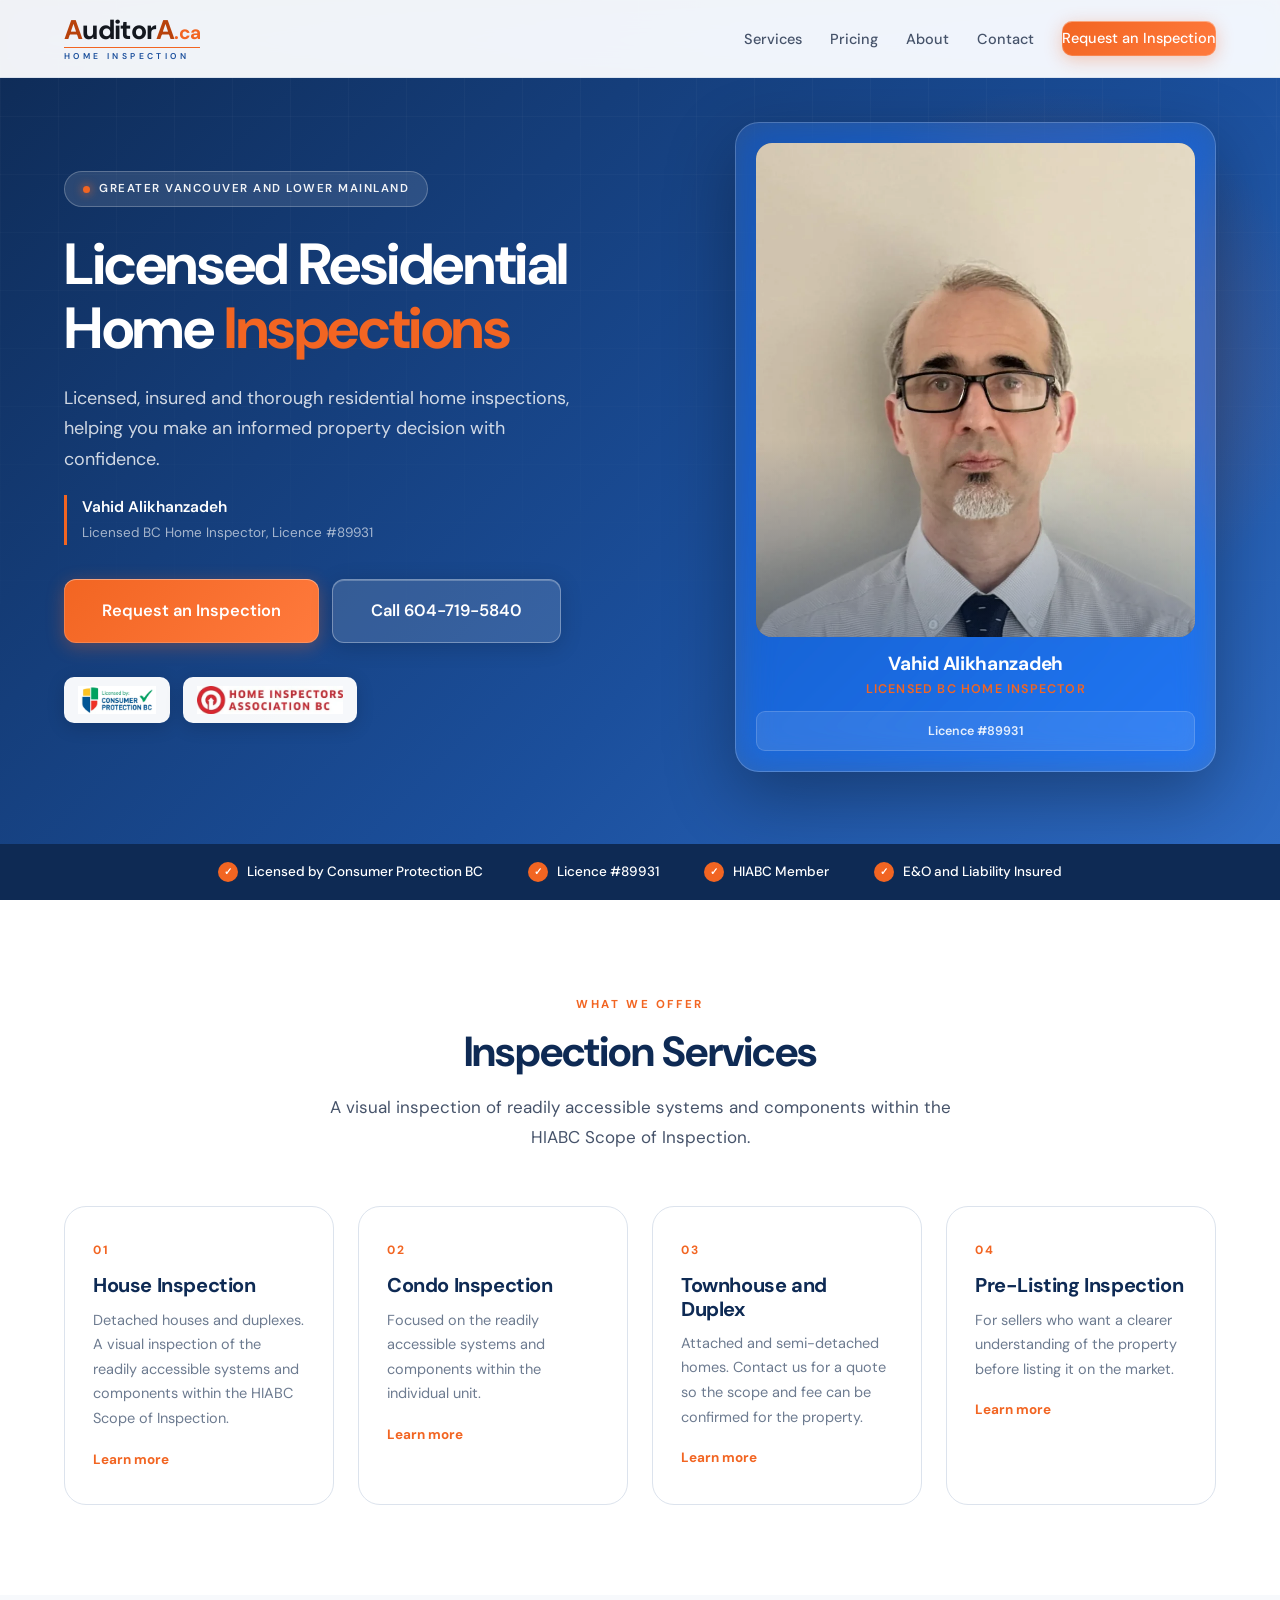
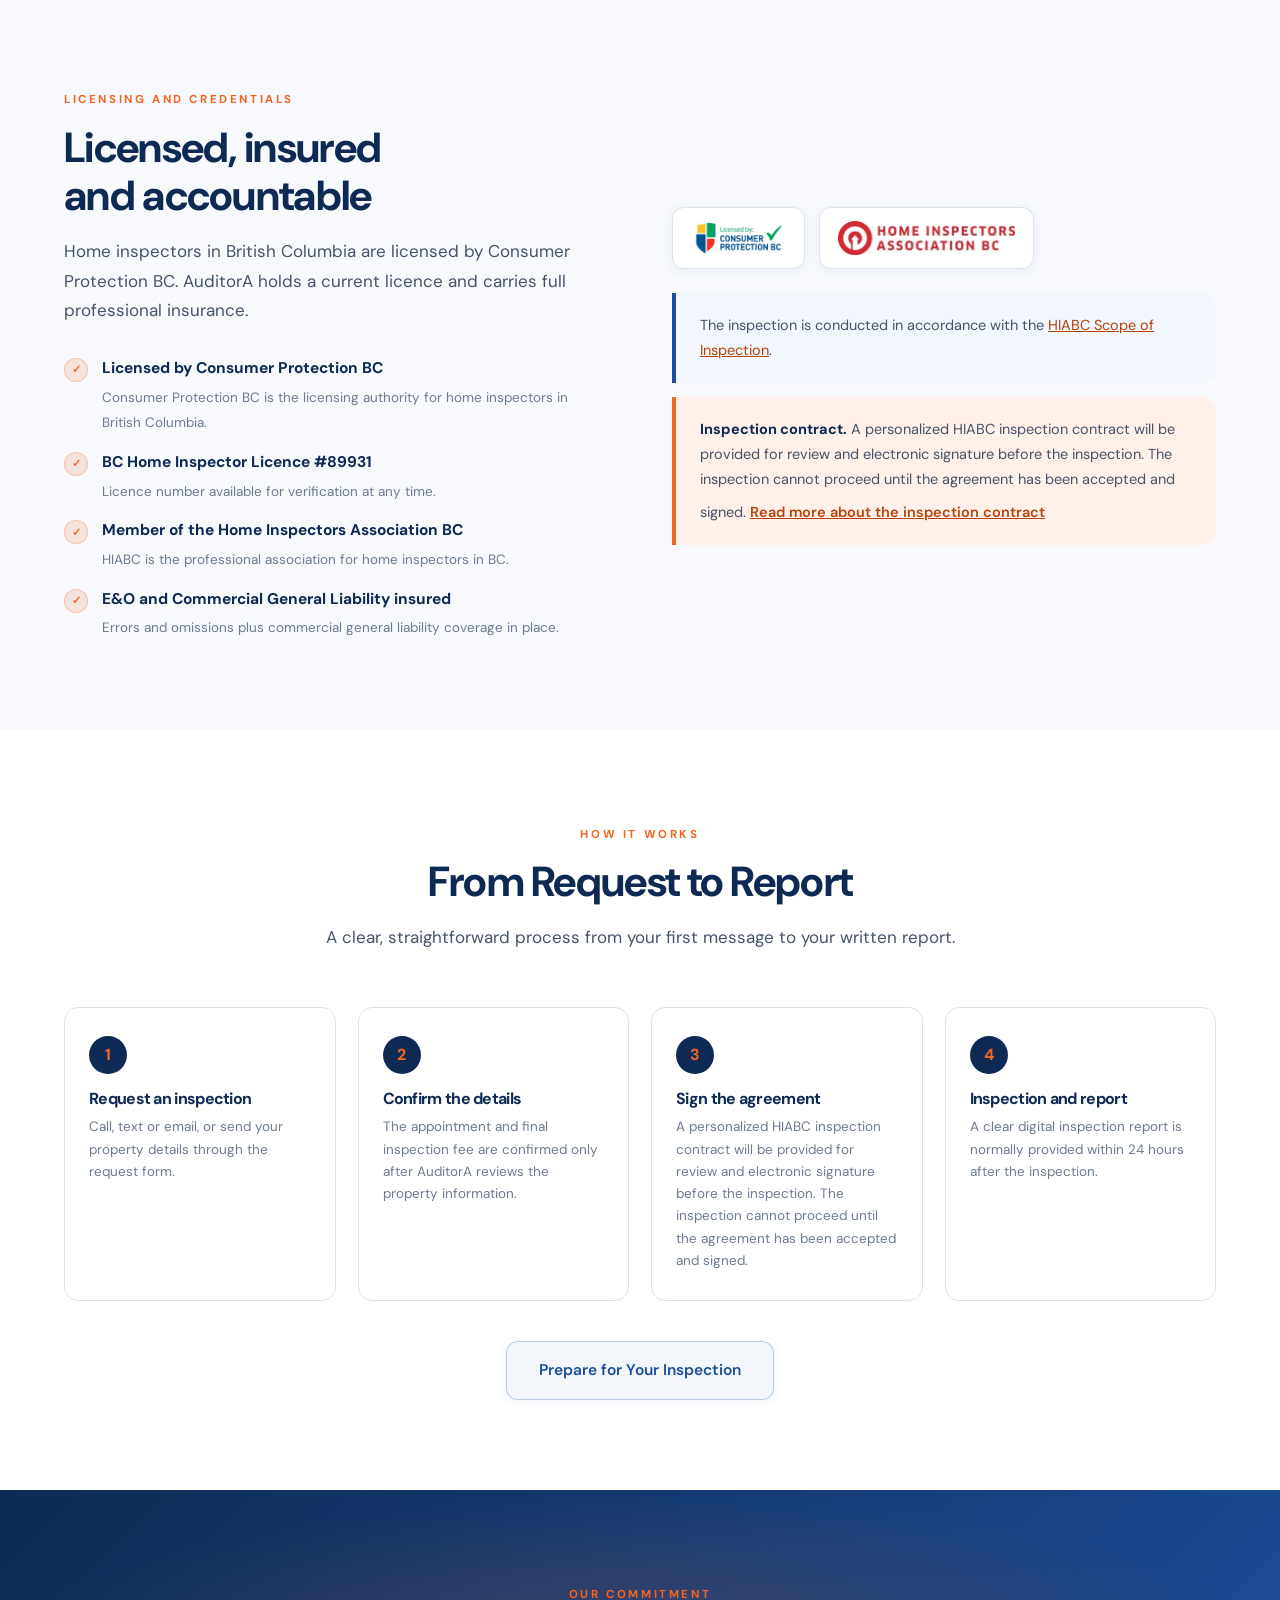
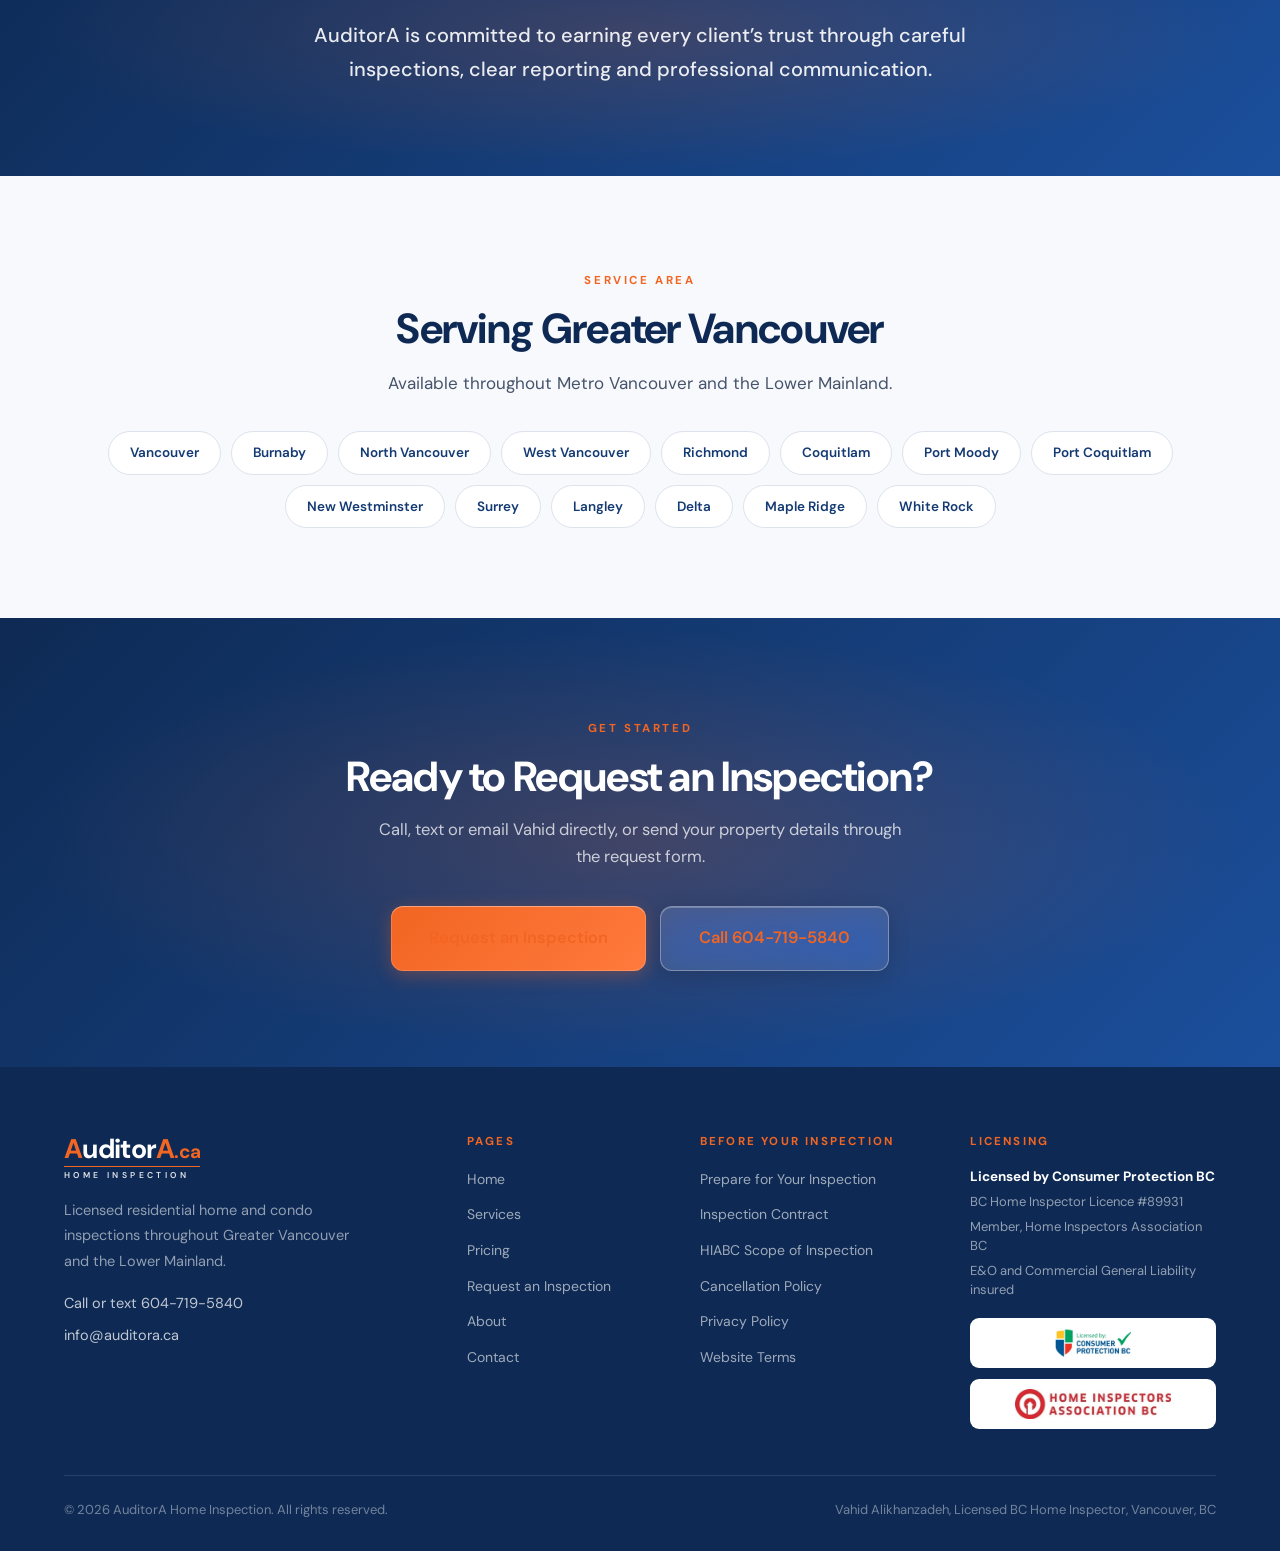
==== commit e0ad79b5: "Fix wordmark colors, nav button contrast, checklist glyph, and cache busting" ====
--- a/index.html
+++ b/index.html
@@ -11,7 +11,7 @@
 <link rel="preconnect" href="https://fonts.googleapis.com"/>
 <link rel="preconnect" href="https://fonts.gstatic.com" crossorigin/>
 <link href="https://fonts.googleapis.com/css2?family=DM+Sans:opsz,wght@9..40,400;9..40,500;9..40,600;9..40,700&display=swap" rel="stylesheet"/>
-<link rel="stylesheet" href="styles.css"/>
+<link rel="stylesheet" href="styles.css?v=4.1"/>
 <style>
 
 .hero {
@@ -426,6 +426,6 @@
   </div>
 </footer>
 
-<script src="script.js"></script>
+<script src="script.js?v=4.1"></script>
 </body>
 </html>
--- a/styles.css
+++ b/styles.css
@@ -14,6 +14,7 @@
 
   --orange:      #F26522;
   --orange-dark: #D9531A;
+  --orange-link: #B8420C;   /* darker orange for inline text links, 5.49:1 on white */
   --orange-light:#FFF1E9;
 
   --ink:         #14181F;
@@ -45,42 +46,85 @@
 }
 
 img { max-width: 100%; display: block; }
-a { color: var(--orange); }
+a { color: var(--orange-link); }
+a:visited { color: var(--orange-link); }
 
 /* ==========================================================
    WORDMARK
-   Both A's orange. Other letters black on light, white on dark.
-   ========================================================== */
+   Both A's orange. Other letters near-black on light,
+   white on dark. Colours are locked with high specificity so
+   the wordmark can never inherit a link or visited-link colour.
+   ========================================================== */
+.nav-logo,
+.nav-logo:link,
+.nav-logo:visited,
+.nav-logo:hover,
+.nav-logo:active,
+a .wordmark,
+a:visited .wordmark { color: var(--ink); text-decoration: none; }
+
 .wordmark {
   display: inline-flex;
   flex-direction: column;
-  gap: 3px;
+  gap: 4px;
   line-height: 1;
   font-weight: 700;
-}
-.wm-name {
-  font-size: 26px;
-  letter-spacing: -0.6px;
+  color: var(--ink);
+}
+
+.wordmark .wm-name,
+a .wordmark .wm-name,
+a:visited .wordmark .wm-name {
+  font-size: 27px;
+  letter-spacing: -0.7px;
   color: var(--ink);
   white-space: nowrap;
-}
-.wm-a { color: var(--orange); }
-.wm-tld {
+  font-weight: 700;
+}
+
+.wordmark .wm-a,
+a .wordmark .wm-a,
+a:visited .wordmark .wm-a { color: var(--orange-link); }
+a:visited { color: var(--orange-link); }
+
+.wordmark .wm-tld,
+a .wordmark .wm-tld,
+a:visited .wordmark .wm-tld {
   color: var(--orange);
   font-size: 19px;
   font-weight: 700;
 }
-.wm-sub {
+
+.wordmark .wm-sub,
+a .wordmark .wm-sub,
+a:visited .wordmark .wm-sub {
   font-size: 8.5px;
   letter-spacing: 3.4px;
   text-transform: uppercase;
-  font-weight: 500;
+  font-weight: 600;
   color: var(--blue);
   border-top: 1.5px solid var(--orange);
-  padding-top: 4px;
-}
-.wordmark.light .wm-name { color: var(--white); }
-.wordmark.light .wm-sub { color: rgba(255,255,255,0.82); }
+  padding-top: 5px;
+  white-space: nowrap;
+}
+
+/* Light variant, used on dark backgrounds */
+.wordmark.light,
+a .wordmark.light,
+a:visited .wordmark.light { color: var(--white); }
+
+.wordmark.light .wm-name,
+a .wordmark.light .wm-name,
+a:visited .wordmark.light .wm-name { color: var(--white); }
+
+.wordmark.light .wm-sub,
+a .wordmark.light .wm-sub,
+a:visited .wordmark.light .wm-sub { color: rgba(255,255,255,0.88); }
+
+.wordmark.light .wm-a,
+.wordmark.light .wm-tld,
+a .wordmark.light .wm-a,
+a .wordmark.light .wm-tld { color: var(--orange); }
 
 .wordmark-lg .wm-name { font-size: 40px; }
 .wordmark-lg .wm-tld { font-size: 29px; }
@@ -132,6 +176,23 @@
 .nav-links > li > a.active { color: var(--blue); font-weight: 600; }
 .nav-links > li > a.active::after { transform: scaleX(1); }
 .nav-links > li > a.btn-nav::after { display: none; }
+
+/* Buttons keep their own colour regardless of surrounding link rules */
+.nav-links > li > a.btn-primary,
+.mobile-menu a.btn-primary,
+a.btn-primary { color: var(--white); }
+.nav-links > li > a.btn-blue,
+.mobile-menu a.btn-blue,
+a.btn-blue { color: var(--white); }
+.nav-links > li > a.btn-glass,
+.mobile-menu a.btn-glass,
+a.btn-glass { color: var(--white); }
+.nav-links > li > a.btn-ghost,
+.mobile-menu a.btn-ghost,
+a.btn-ghost { color: var(--blue); }
+.nav-links > li > a.btn:hover { color: inherit; }
+.nav-links > li > a.btn-primary:hover,
+.nav-links > li > a.btn-blue:hover { color: var(--white); }
 
 .hamburger {
   display: none;
@@ -362,7 +423,7 @@
 .trust-item {
   display: flex; align-items: center; gap: 9px;
   font-size: 13.5px; font-weight: 500;
-  color: rgba(255,255,255,0.92);
+  color: #FFFFFF;
   white-space: nowrap;
 }
 .ti-check {
@@ -387,7 +448,8 @@
   font-size: 11px; color: var(--orange); font-weight: 700;
 }
 .cred-row strong { display: block; font-size: 15.5px; font-weight: 700; color: var(--blue-deep); margin-bottom: 3px; }
-.cred-row span { font-size: 13.5px; color: var(--muted); line-height: 1.55; }
+.cred-row > div > span { font-size: 13.5px; color: var(--muted); line-height: 1.55; }
+.cred-row span.cred-check { color: var(--orange); font-size: 11px; }
 .on-dark .cred-row strong { color: var(--white); }
 .on-dark .cred-row span { color: rgba(255,255,255,0.60); }
 .on-dark .cred-check { background: rgba(242,101,34,0.20); }
@@ -432,7 +494,7 @@
 .checklist { list-style: none; display: flex; flex-direction: column; gap: 13px; }
 .checklist li { display: flex; align-items: flex-start; gap: 13px; font-size: 15px; color: var(--text-mid); line-height: 1.66; }
 .checklist li::before {
-  content: '\\2713';
+  content: "✓";
   flex-shrink: 0; margin-top: 2px;
   width: 21px; height: 21px;
   background: var(--orange); color: #fff;
@@ -451,6 +513,11 @@
   padding: 14px 20px;
   line-height: 1.55;
 }
+
+/* Links on dark backgrounds keep the bright brand orange */
+.page-hero a, .cta a, .commit a, .values a, footer a.bright,
+.note-box a { color: var(--orange-link); }
+.page-hero .crumb a, .cta a, .values a { color: var(--orange); }
 
 /* ==========================================================
    FOOTER
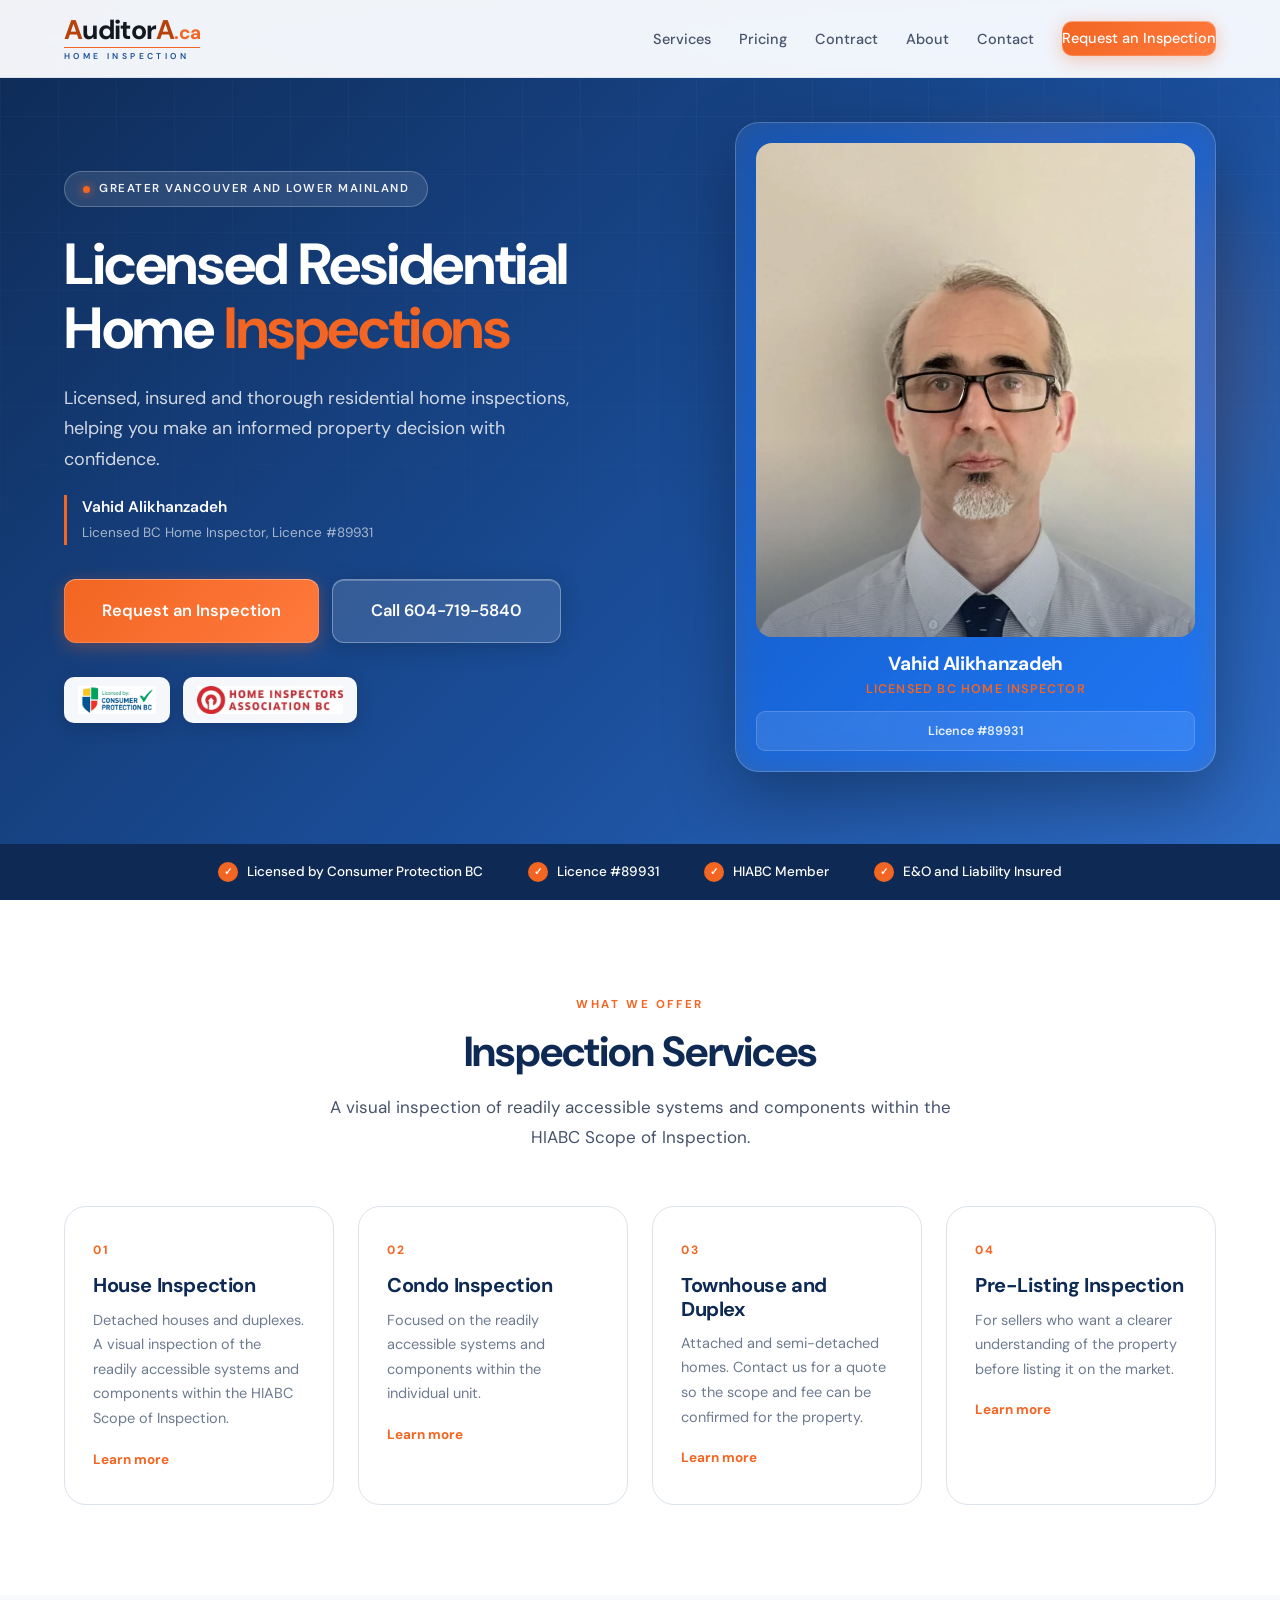
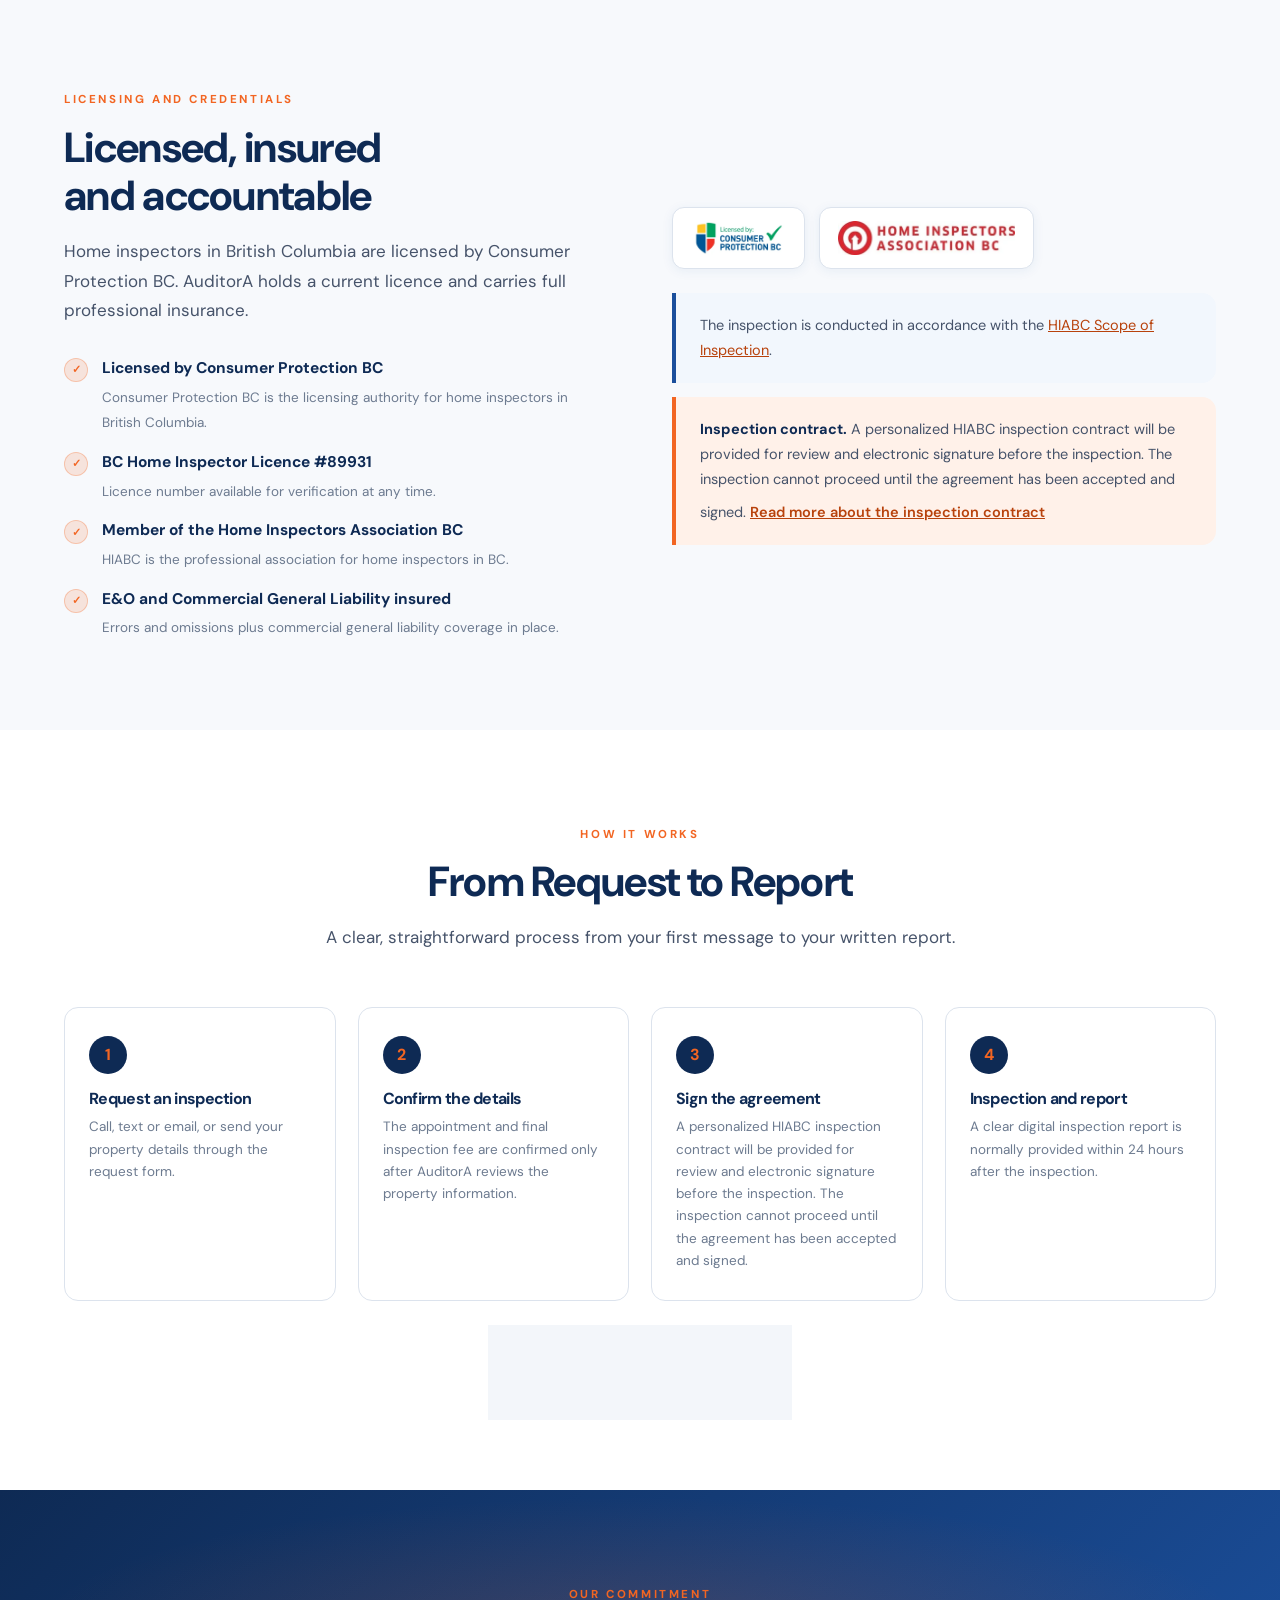
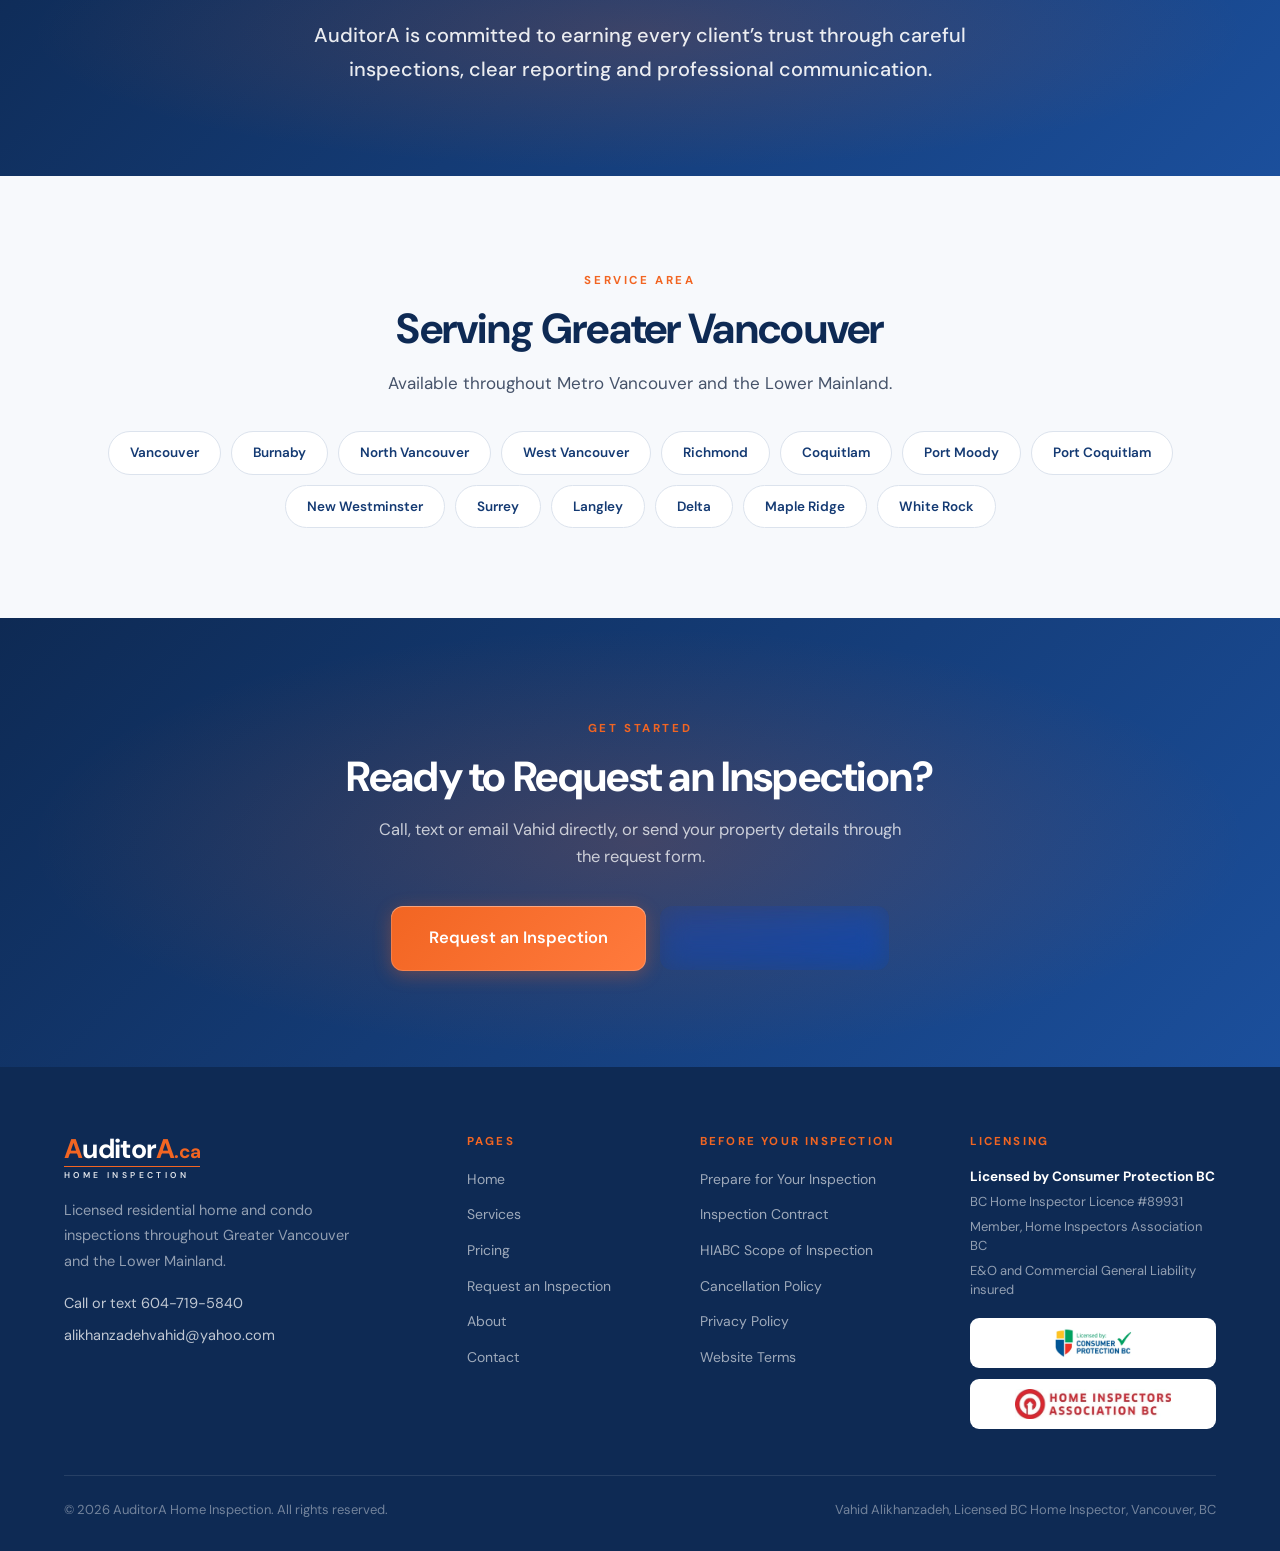
==== commit 9abc3fa2: "Fixed bugs, and added client agreement" ====
--- a/index.html
+++ b/index.html
@@ -142,6 +142,7 @@
   <ul class="nav-links">
     <li><a href="services.html">Services</a></li>
     <li><a href="pricing.html">Pricing</a></li>
+    <li><a href="agreement.html">Contract</a></li>
     <li><a href="about.html">About</a></li>
     <li><a href="contact.html">Contact</a></li>
     <li><a href="request.html" class="btn btn-primary btn-nav">Request an Inspection</a></li>
@@ -153,10 +154,10 @@
 <div class="mobile-menu" id="mobileMenu">
   <a href="services.html">Services</a>
   <a href="pricing.html">Pricing</a>
+  <a href="agreement.html">Contract</a>
   <a href="about.html">About</a>
   <a href="contact.html">Contact</a>
   <a href="prepare.html">Prepare for Your Inspection</a>
-  <a href="agreement.html">Inspection Contract</a>
   <a href="request.html" class="btn btn-primary">Request an Inspection</a>
 </div>
 
@@ -376,7 +377,7 @@
         <p>Licensed residential home and condo inspections throughout Greater Vancouver and the Lower Mainland.</p>
         <div class="footer-contact">
           <a href="tel:6047195840">Call or text 604-719-5840</a>
-          <a href="mailto:info@auditora.ca">info@auditora.ca</a>
+          <a href="mailto:alikhanzadehvahid@yahoo.com">alikhanzadehvahid@yahoo.com</a>
         </div>
       </div>
 
--- a/styles.css
+++ b/styles.css
@@ -515,9 +515,16 @@
 }
 
 /* Links on dark backgrounds keep the bright brand orange */
-.page-hero a, .cta a, .commit a, .values a, footer a.bright,
-.note-box a { color: var(--orange-link); }
-.page-hero .crumb a, .cta a, .values a { color: var(--orange); }
+/* Text links on dark panels. Buttons are excluded so they keep their own colour. */
+.page-hero a:not(.btn), .cta a:not(.btn), .commit a:not(.btn),
+.values a:not(.btn), .note-box a:not(.btn) { color: var(--orange-link); }
+.page-hero .crumb a:not(.btn), .cta a:not(.btn), .values a:not(.btn) { color: var(--orange); }
+
+/* Buttons always win on colour, wherever they sit */
+a.btn.btn-primary, a.btn.btn-primary:visited,
+a.btn.btn-blue, a.btn.btn-blue:visited,
+a.btn.btn-glass, a.btn.btn-glass:visited { color: var(--white); }
+a.btn.btn-ghost, a.btn.btn-ghost:visited { color: var(--blue); }
 
 /* ==========================================================
    FOOTER
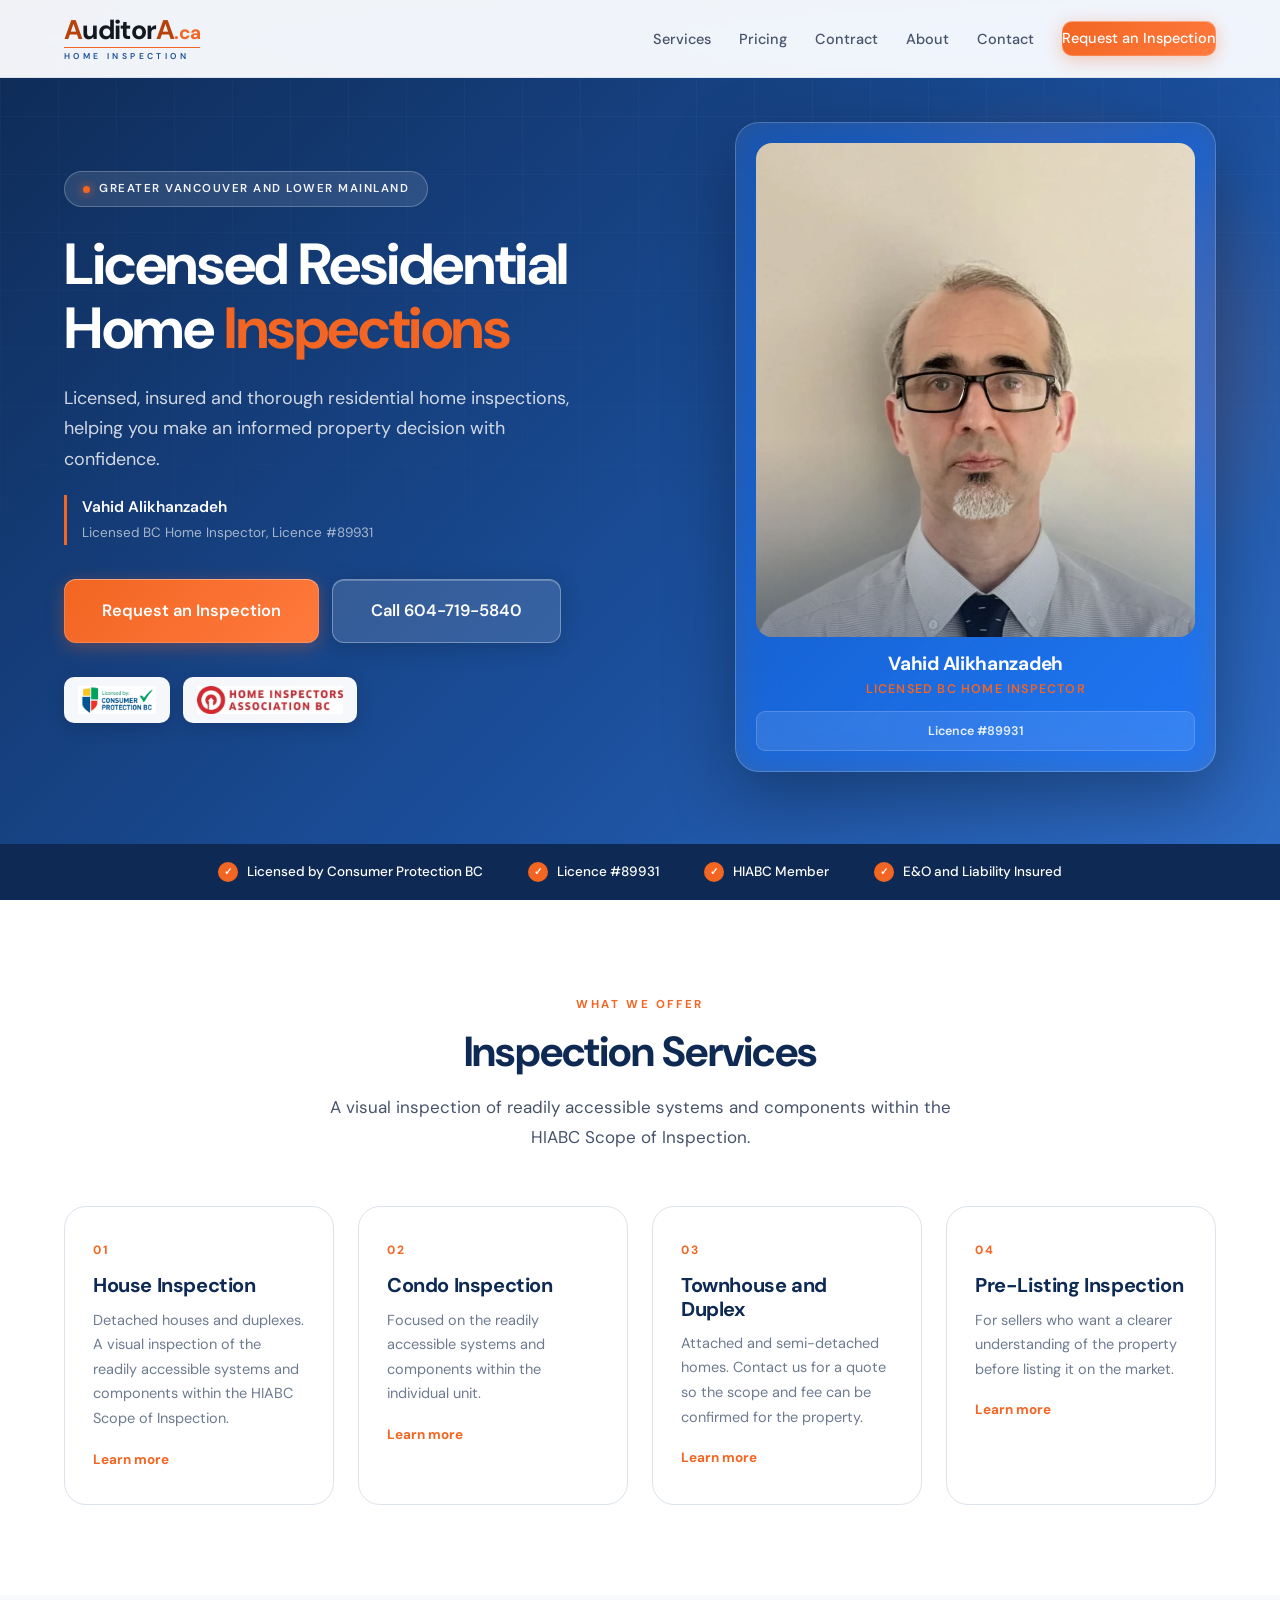
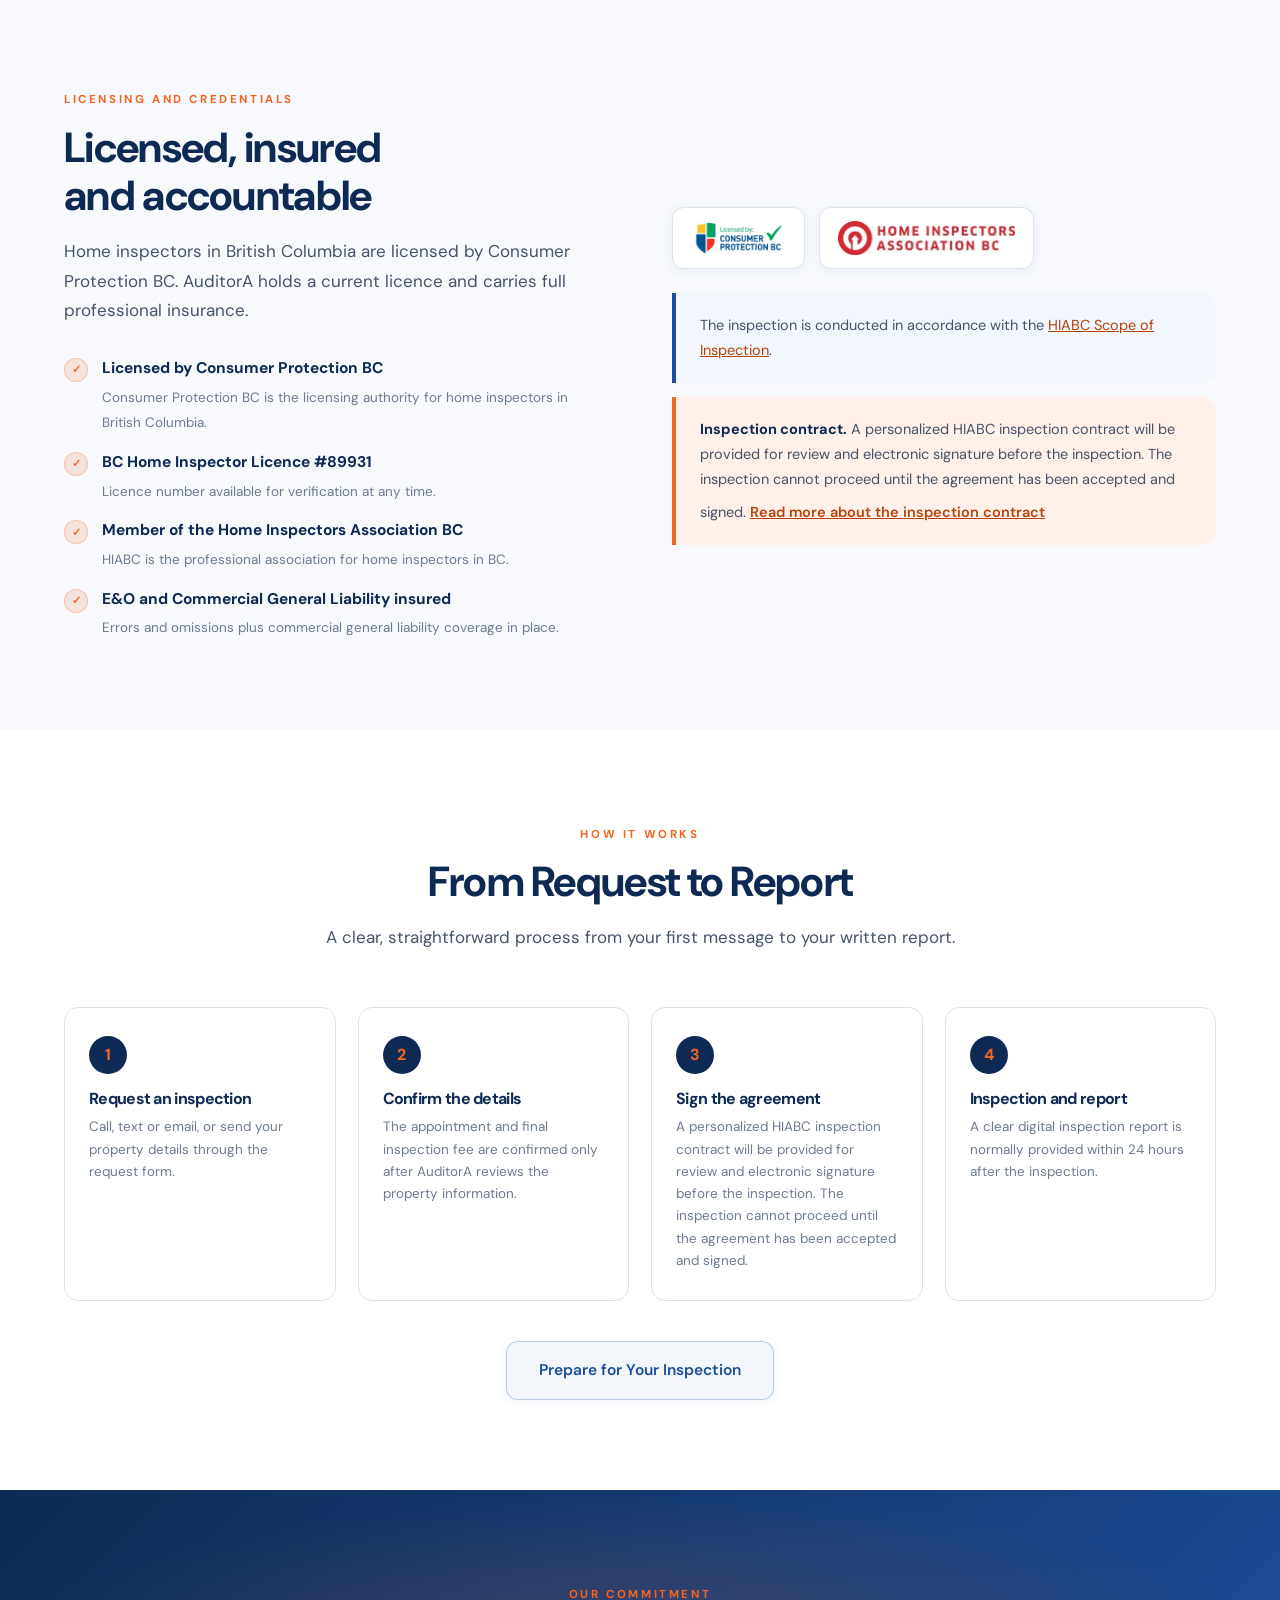
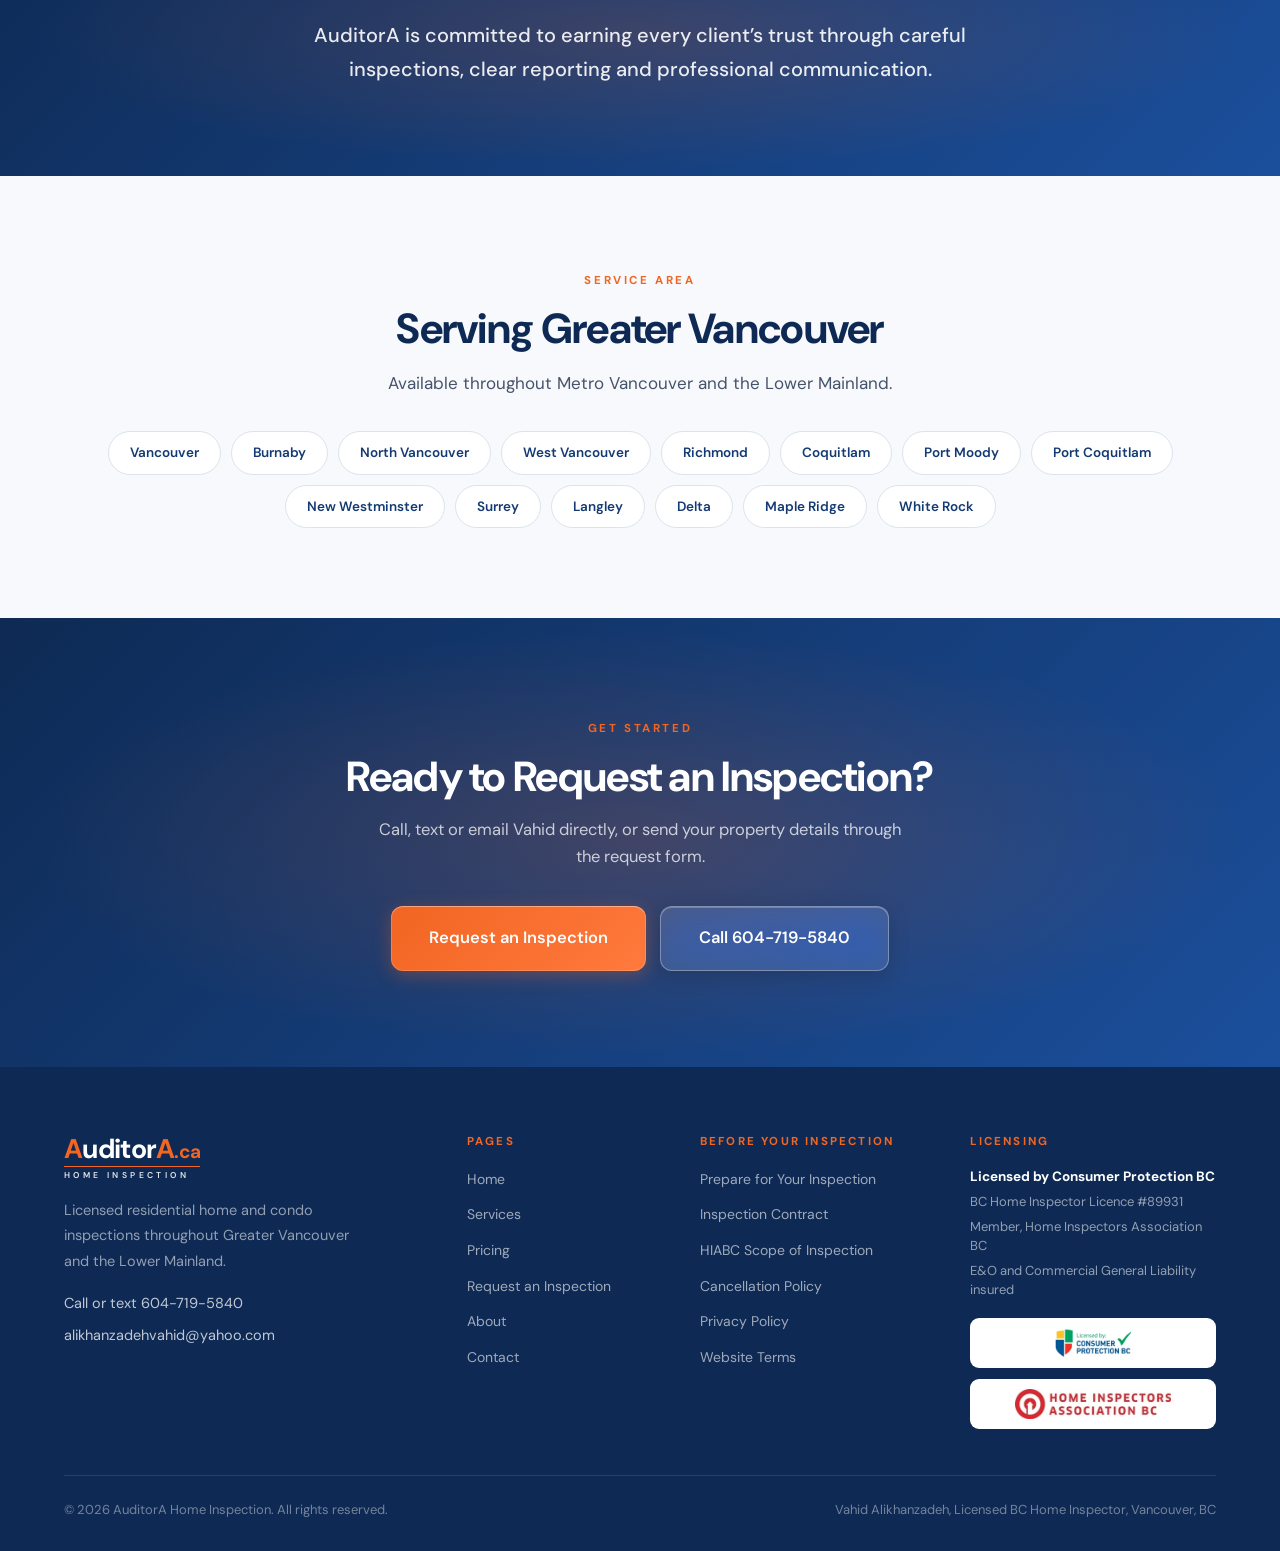
==== commit cecf1e8d: "style polish" ====
--- a/index.html
+++ b/index.html
@@ -119,6 +119,7 @@
 .cta h2 { color: var(--white); }
 .cta p { color: rgba(255,255,255,0.74); font-size: 16.5px; max-width: 540px; margin: 0 auto 36px; }
 .cta-btns { display:flex; gap:14px; justify-content:center; flex-wrap:wrap; }
+.cta-btns .btn-primary { color: #fff !important; }
 
 @media (max-width: 1040px) {
   .hero-wrap { grid-template-columns: 1fr; gap: 46px; }
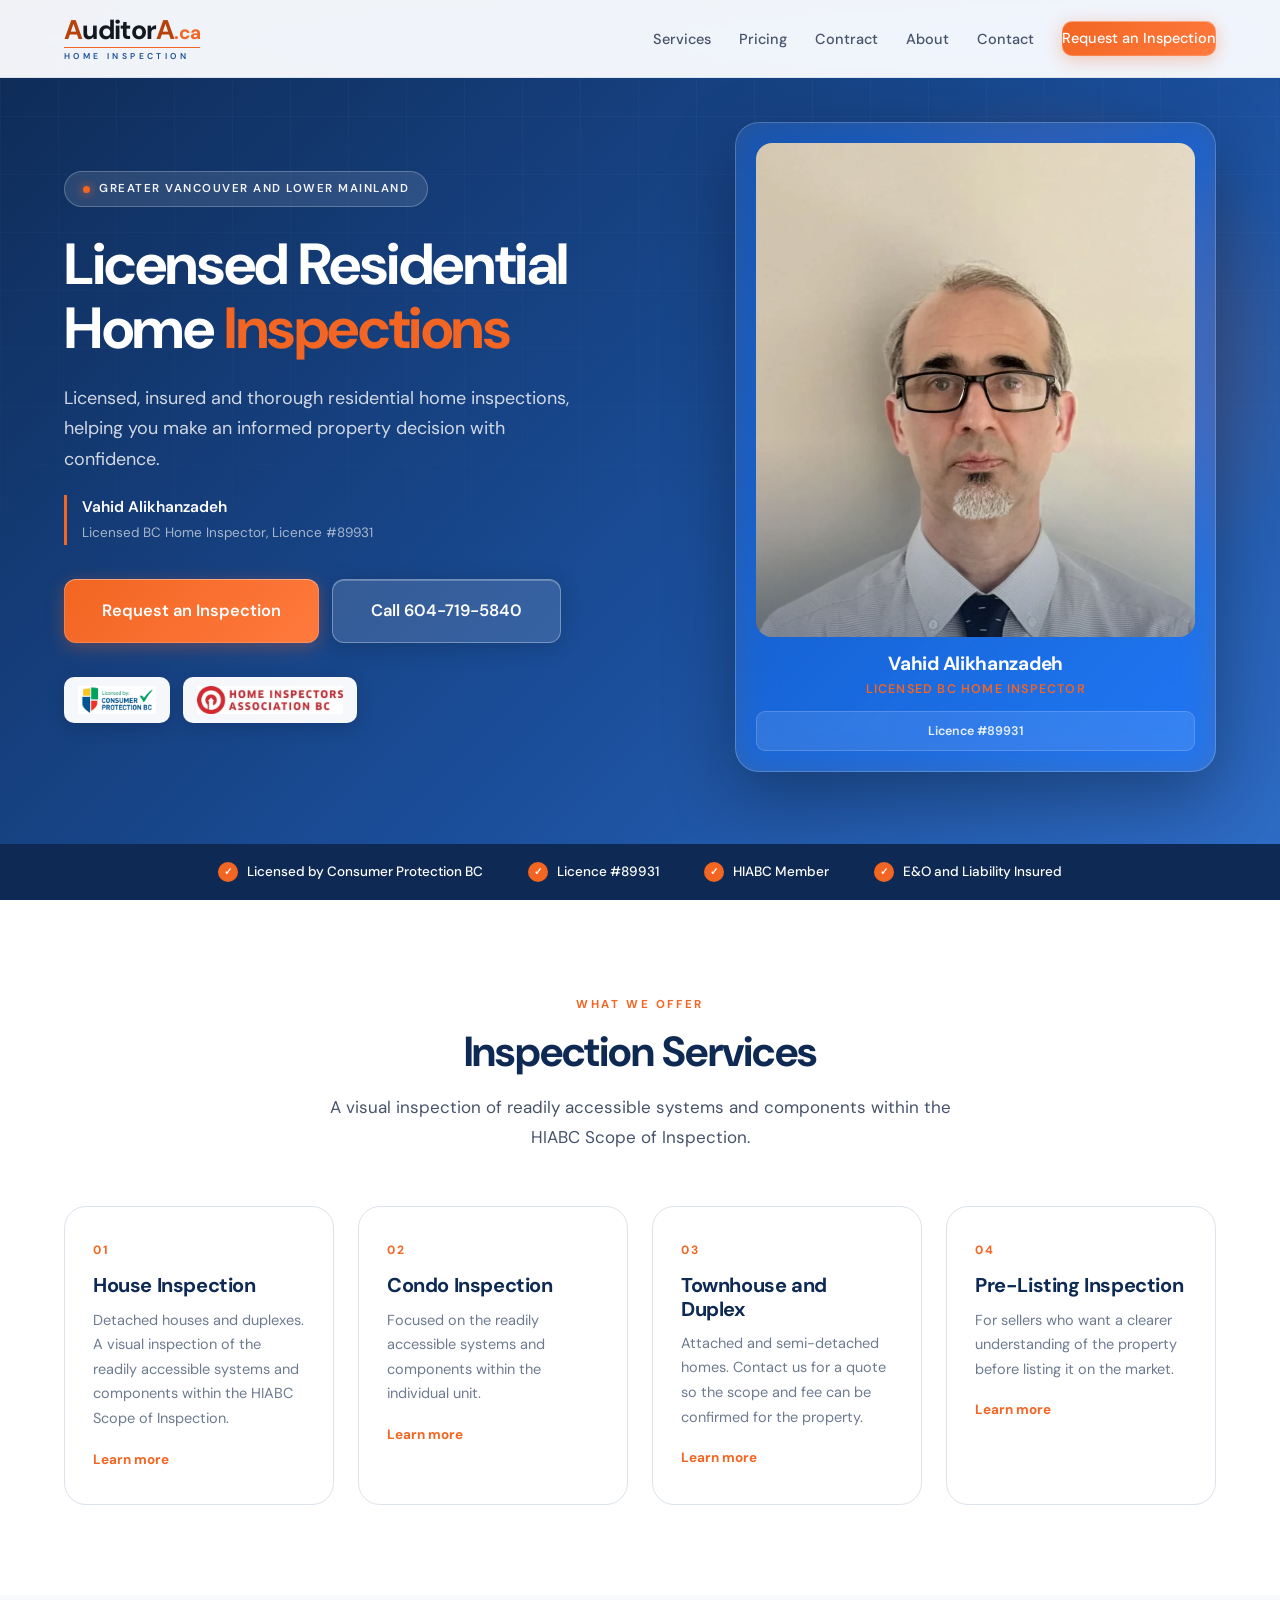
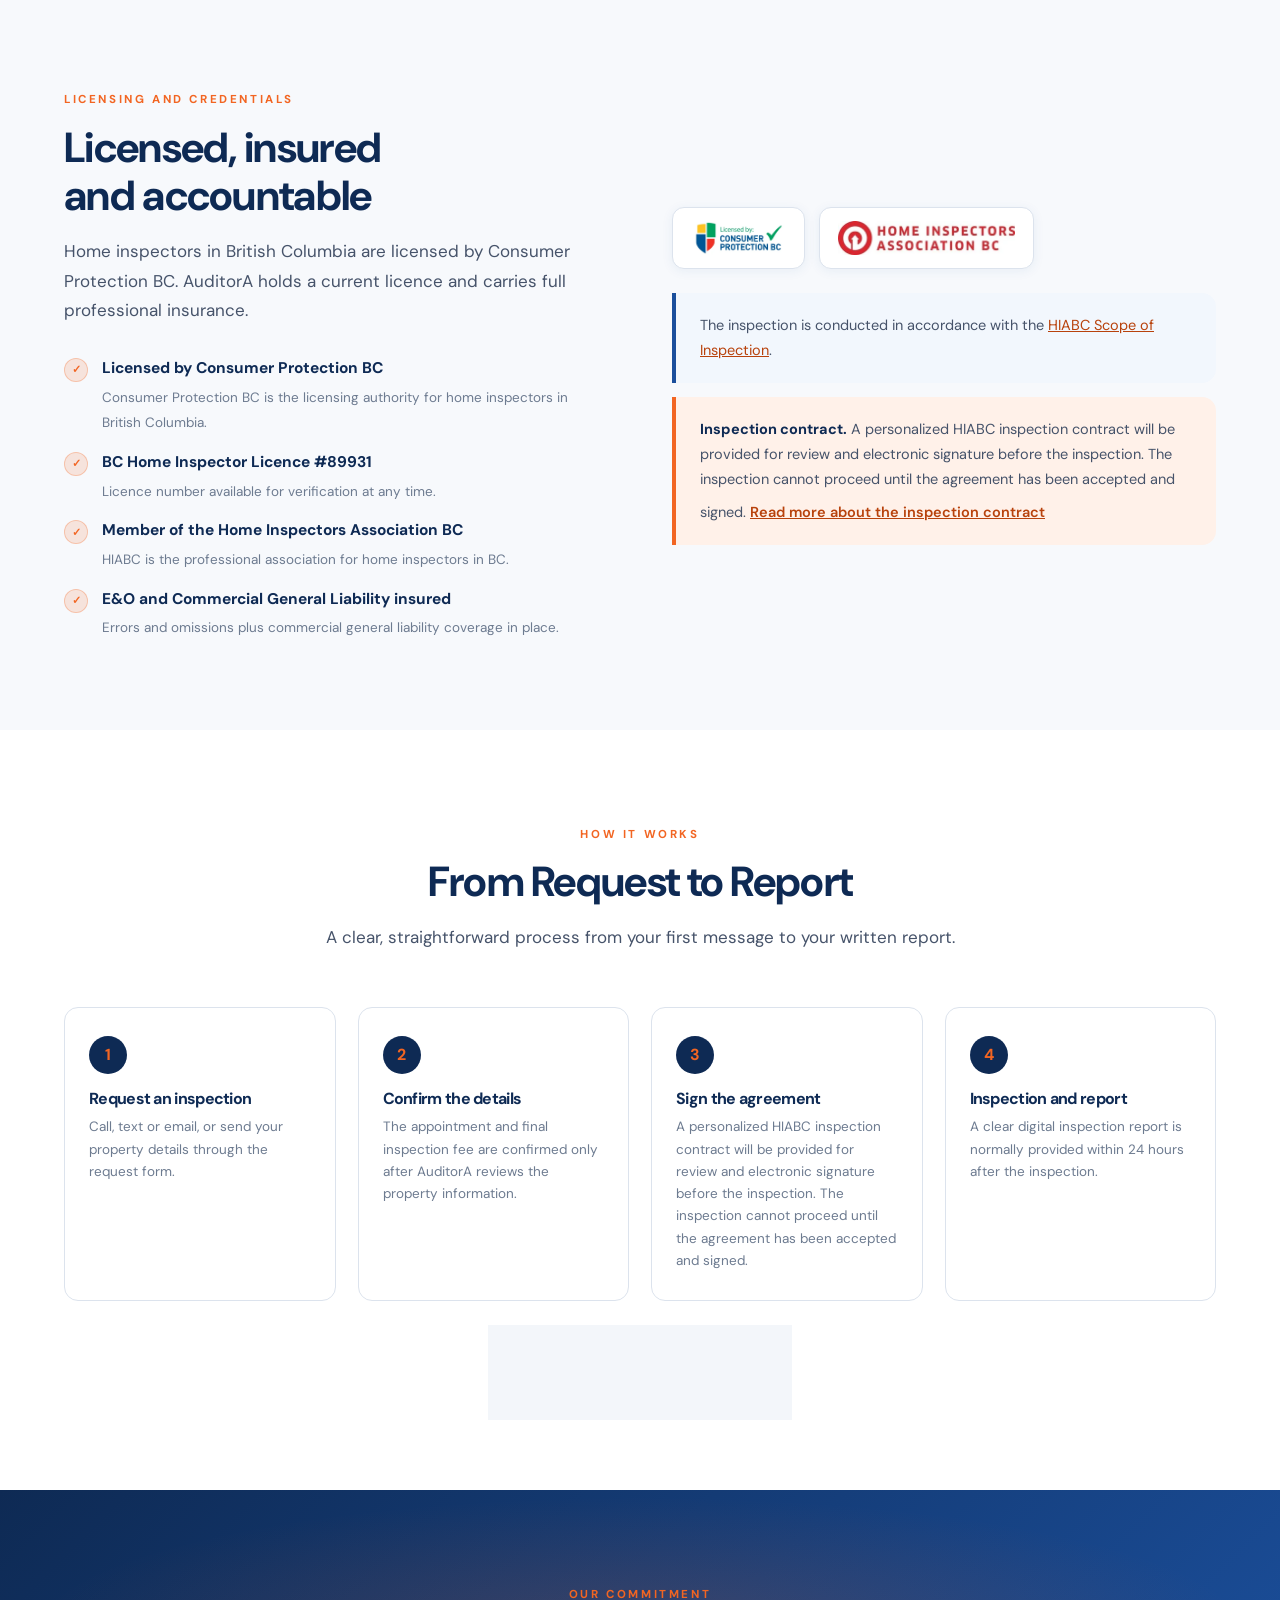
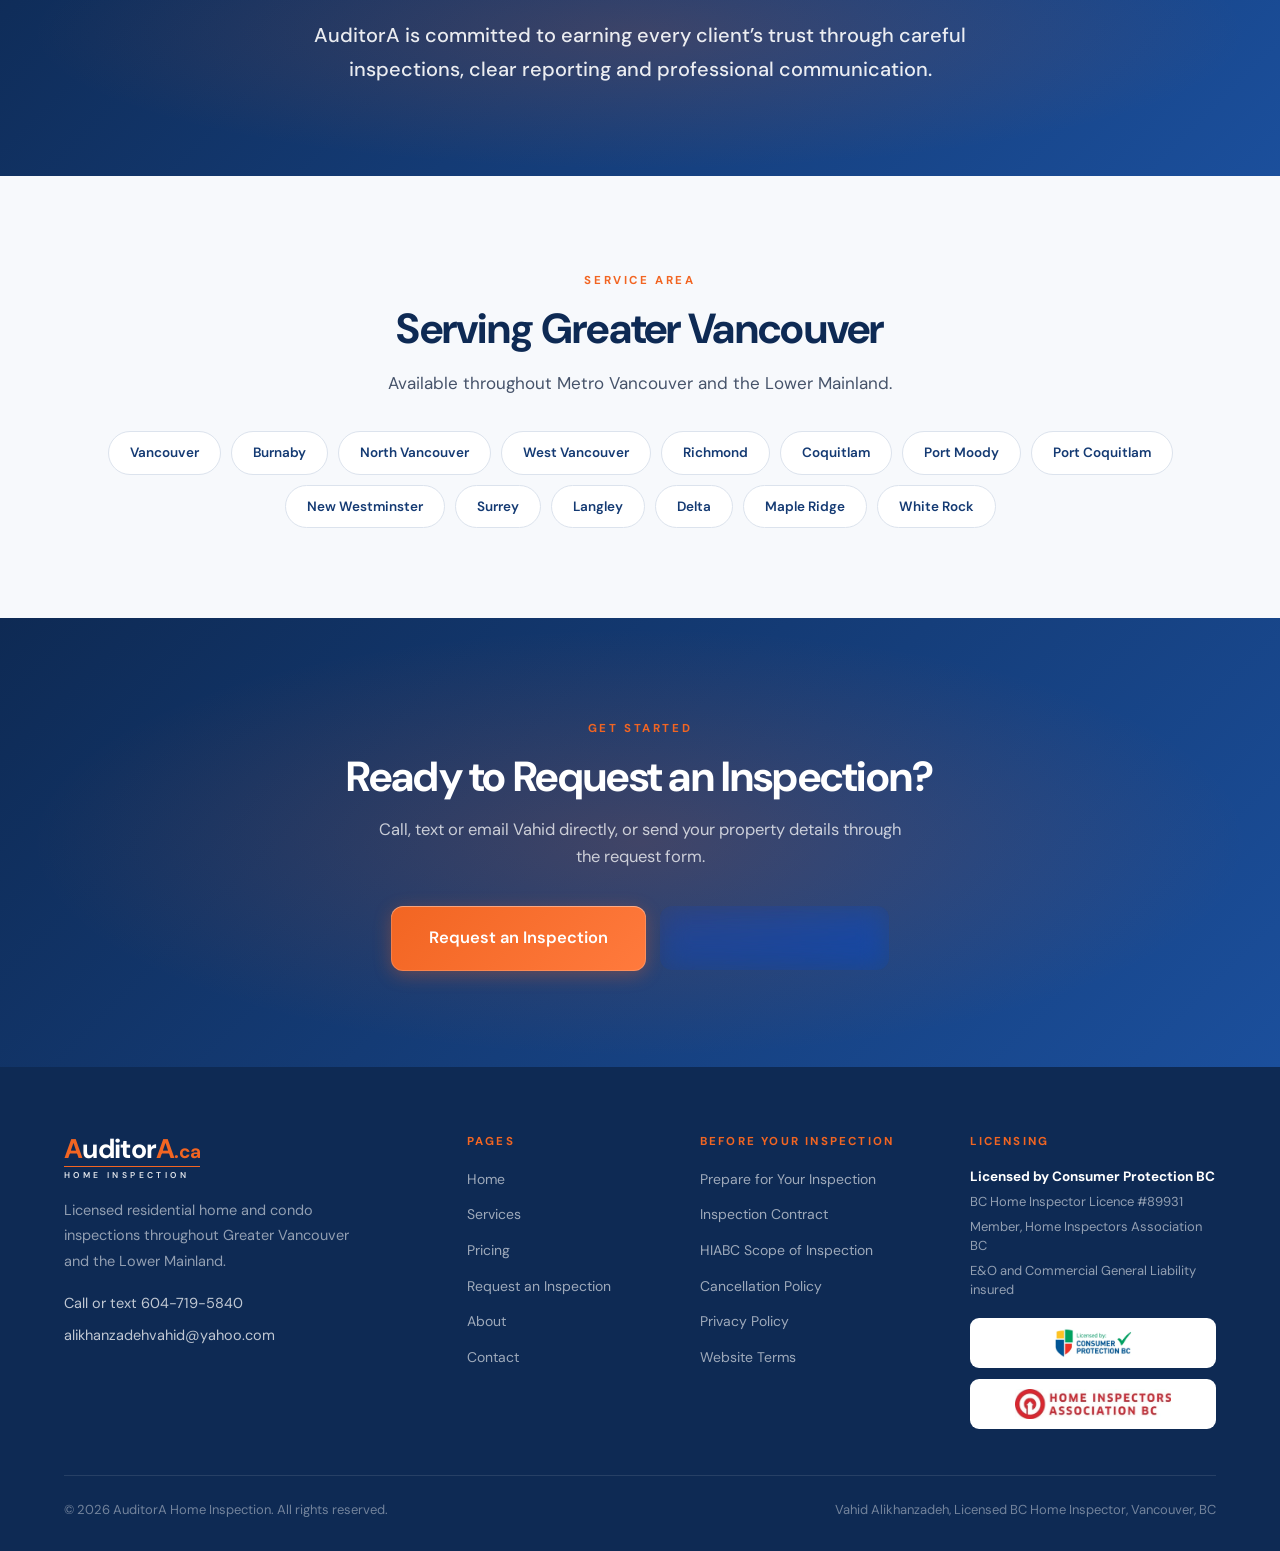
==== commit e8aecc31: "Add Cloudflare Web Analytics" ====
--- a/index.html
+++ b/index.html
@@ -119,7 +119,6 @@
 .cta h2 { color: var(--white); }
 .cta p { color: rgba(255,255,255,0.74); font-size: 16.5px; max-width: 540px; margin: 0 auto 36px; }
 .cta-btns { display:flex; gap:14px; justify-content:center; flex-wrap:wrap; }
-.cta-btns .btn-primary { color: #fff !important; }
 
 @media (max-width: 1040px) {
   .hero-wrap { grid-template-columns: 1fr; gap: 46px; }
@@ -429,5 +428,6 @@
 </footer>
 
 <script src="script.js?v=4.1"></script>
+<!-- Cloudflare Web Analytics --><script defer src="https://static.cloudflareinsights.com/beacon.min.js" data-cf-beacon='{"token": "b3aedcc70441407d8560815a5f0ff880"}'></script><!-- End Cloudflare Web Analytics -->
 </body>
 </html>
